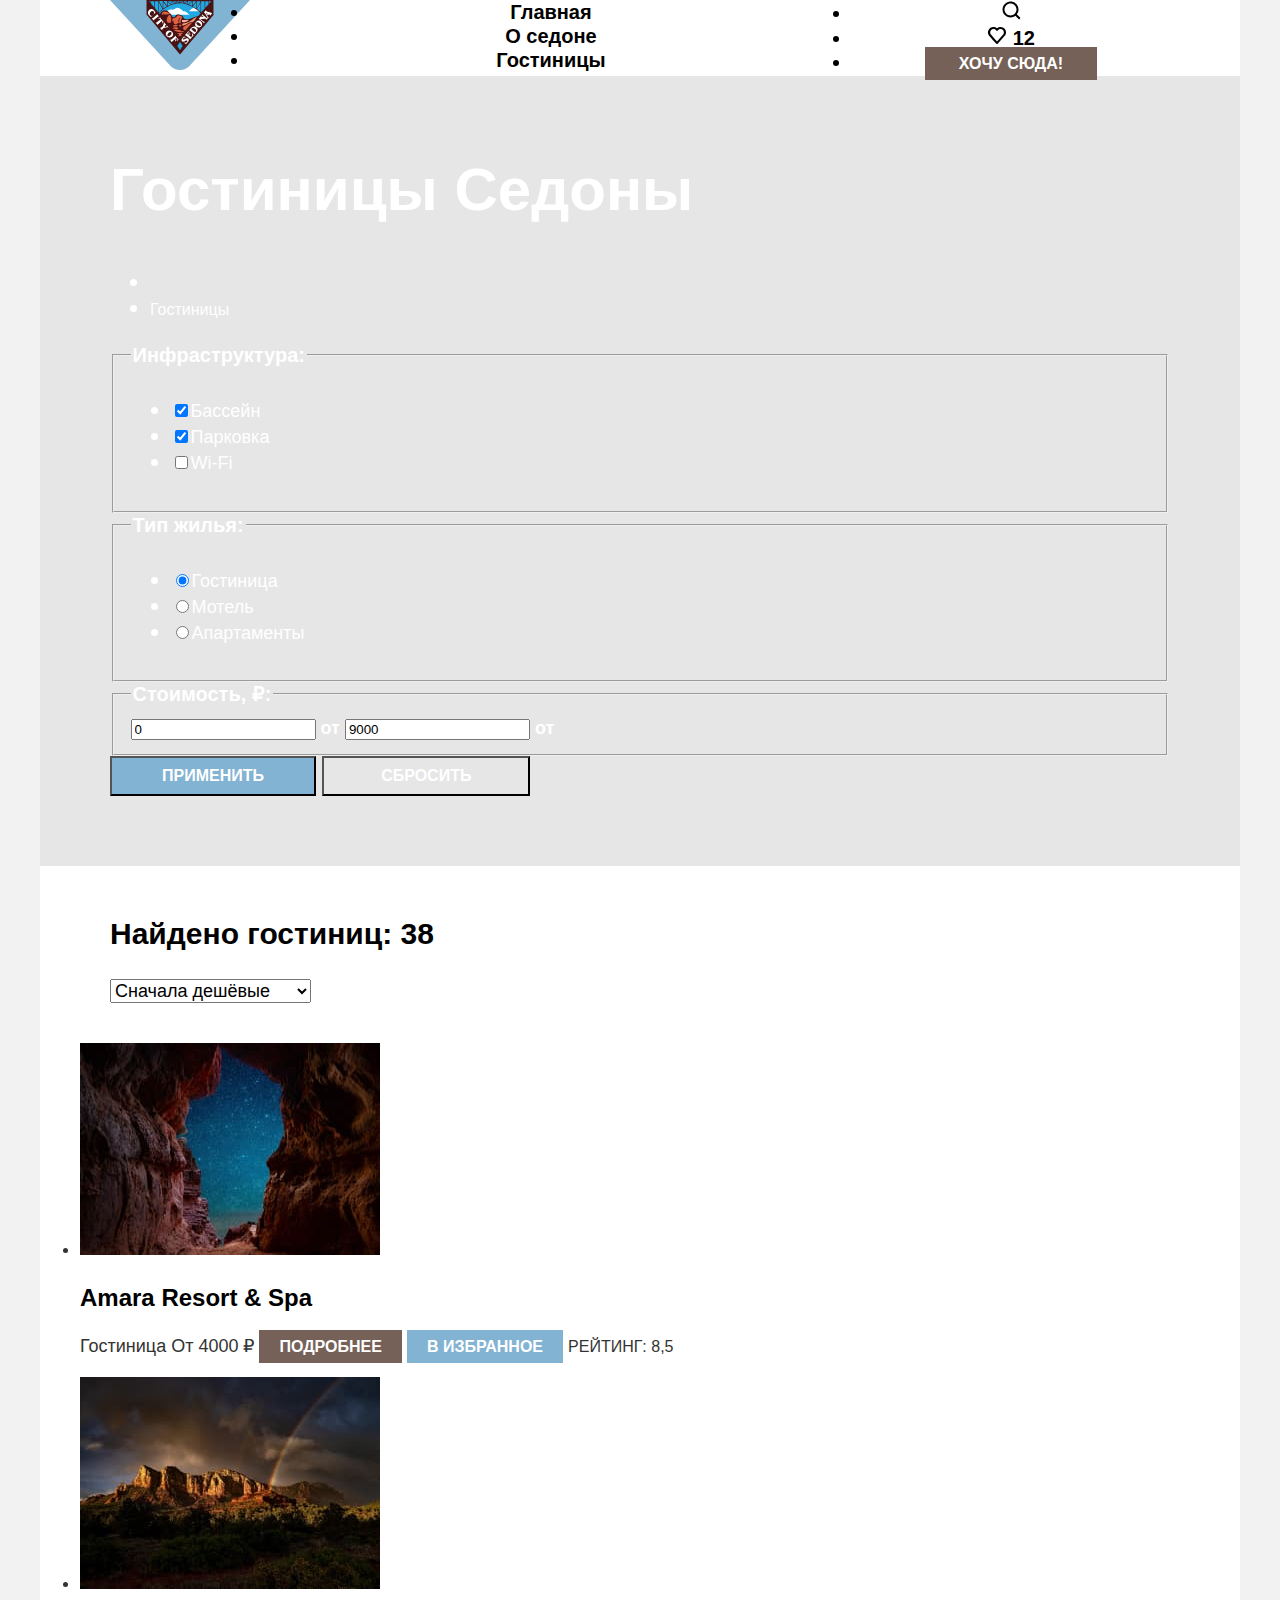
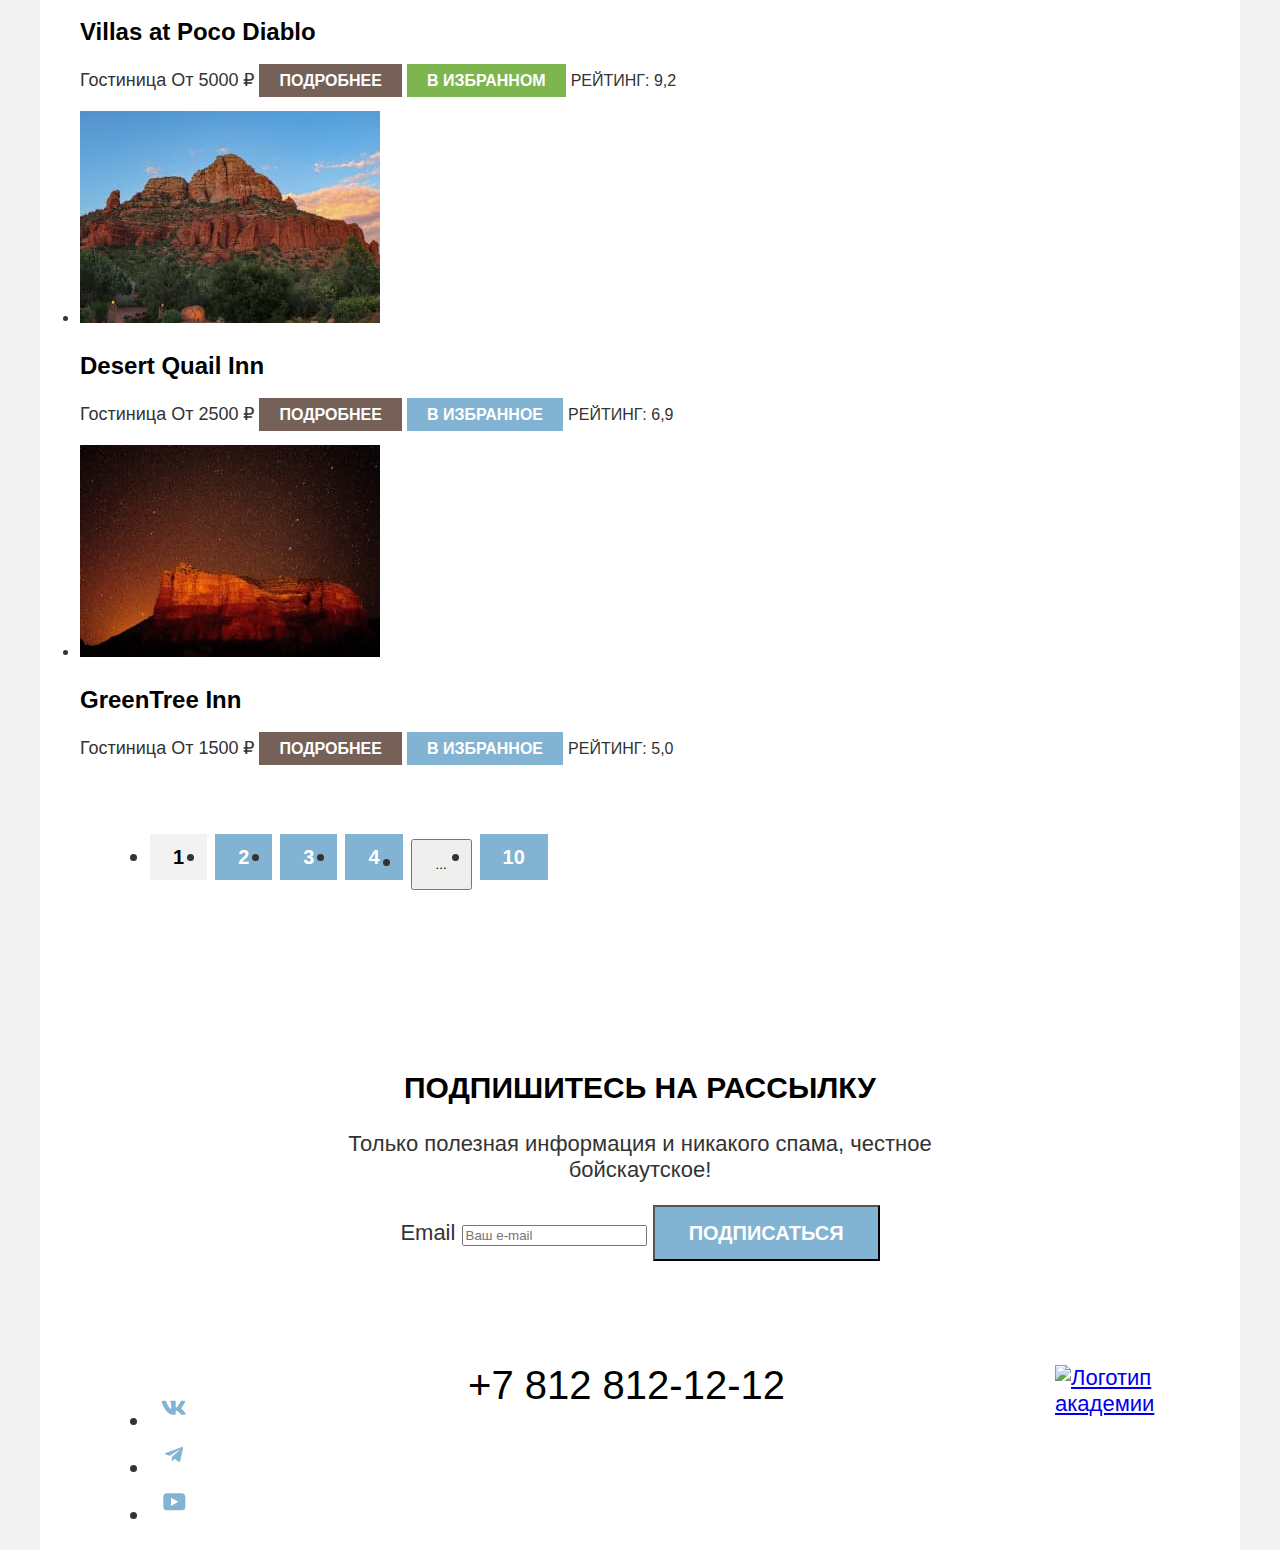
==== catalog.html @ 32269c28 "Добавляет сетки страниц на флексах (5 раздел)" ====
<!DOCTYPE html>
<html lang="ru">

  <head>
    <meta charset="utf-8">
    <title>Гостиницы Седоны</title>
    <link rel="stylesheet" href="styles/styles.css">
  </head>

  <body>
    <div class="content">
      <header class="page-header">
        <nav class="navigation">
          <a class="navigation-logo" href="index.html">
            <img class="page-header-logo" alt="Логотип Седона" src="images/logotype.svg">
          </a>
          <ul class="navigation-list">
            <li class="navigation-item">
              <a class="navigation-link" href="index.html">Главная</a>
            </li>
            <li class="navigation-item">
              <a class="navigation-link" href="about.html">О седоне</a>
            </li>
            <li class="navigation-item">
              <a class="navigation-link navigation-link-current" href="catalog.html">Гостиницы</a>
            </li>
          </ul>
          <ul class="navigation-list navigation-user">
            <li class="navigation-item">
              <a class="navigation-link" href="#">
                <span class="visually-hidden">Поиск
                </span>
                <img class="search" alt="Лупа" src="images/search.svg">
              </a>
            </li>
            <li class="navigation-item">
              <a class="navigation-link" href="#">
                <span class="visually-hidden">Избранное
                </span>
                <img class="heart" alt="Сердце" src="images/heart.svg">
                <span class="notification-badge">12</span>
              </a>
            </li>
            </li>
            <li class="navigation-item">
              <a class="button button-brown want-here" href="#">Хочу сюда!
              </a>
            </li>
          </ul>
        </nav>
      </header>
      <main class="main-inner">
        <section class="catalog-products">
          <header class="inner-header">
            <h1 class="inner-header-title">Гостиницы Седоны</h1>
            <ul class="breadcrumbs">
              <li class="breadcrumbs-item">
                <a class="breadcrumbs-link " href="index.html">
                  <span class="visually-hidden"> Главная</span>
                </a>
              </li>
              <li class="breadcrumbs-item">
                <a class="breadcrumbs-link">Гостиницы</a>
              </li>
            </ul>
          </header>
          <h2 class="visually-hidden">Список товаров с фильтрами</h2>
          <form class="catalog-filter" action="https://echo.htmlacademy.ry/" method="get">
            <fieldset class="catalog-filter-group">
              <legend class="catalog-filter-title">Инфраструктура:</legend>
              <ul>
                <li><label class="control">
                    <input class="control-input" type="checkbox" name="swimming pool" checked>Бассейн
                  </label></li>
                <li><label class="control">
                    <input class="control-input" type="checkbox" name="parking space" checked>Парковка
                  </label></li>
                <li><label class="control">
                    <input class="control-input" type="checkbox" name="Wi-Fi">Wi-Fi
                  </label></li>
              </ul>
            </fieldset>
            <fieldset class="catalog-filter-group">
              <legend class="catalog-filter-title">Тип жилья:</legend>
              <ul>
                <li><label class="control">
                    <input class="control-input" type="radio" name="hotel" value="hotel" checked>Гостиница
                  </label></li>
                <li><label class="control">
                    <input class="control-input" type="radio" name="hotel" value="the motel">Мотель
                  </label></li>
                <li><label class="control">
                    <input class="control-input" type="radio" name="hotel" value="apartaments">Апартаменты
                  </label></li>
              </ul>
            </fieldset>
            <fieldset class="catalog-filter-group">
              <legend class="catalog-filter-title">Стоимость, ₽:</legend>
              <label class="control-input"><input type="number" name="min" value="0"> от </label>
              <label class="control-input"> <input type="number" name="max" value="9000"> от </label>
            </fieldset>
            <button class="button button-blue button-apply" type="submit">Применить</button>
            <button class="button button-transparent" type="reset">Сбросить</button>
          </form>
        </section>
        <section class="product">
          <div class="product-filter">
            <h2 class="product-title-full">
              <span class="product-title">Найдено гостиниц:</span>
              <span class="product-number">38</span>
            </h2>
            <select class="product-control" aria-label="Сортировка">
              <option value="cheap">Сначала дешёвые</option>
              <option value="expensive">Сначала дорогие</option>
              <option value="popular">Сначала популярные</option>
            </select>
            <a href="#" class="square-button">
              <span class="visually-hidden">Показать карточки</span>
            </a>
            <a href="#" class="square-button">
              <span class="visually-hidden">Показать карточку</span>
            </a>
            <a href="#" class="square-button">
              <span class="visually-hidden">Показать список</span>
            </a>
          </div>
          <div class="products">
            <ul class="product-list">
              <li class="product-card">
                <a class="product-card-link" href="#">
                  <img class="product-card-image" src="images/hotels/hotel-1.jpg" alt="Отель Amara Resort & Spa">
                  <h3 class="product-card-title">Amara Resort & Spa</h3>
                </a>
                <span class="product-card-vied"> Гостиница </span>
                <span class="product-card-price">От 4000 ₽</span>
                <a class="product-card-button button button-brown" href="#">подробнее</a>
                <a class="product-card-button button button-blue" href="#">в избранное</a>
                <span class="product-card-reiting">Рейтинг: 8,5</span>
              </li>
              <li class="product-card">
                <a class="product-card-link" href="#">
                  <img class="product-card-image" src="images/hotels/hotel-2.jpg" alt=" Отель Villas at Poco Diablo">
                  <h3 class="product-card-title">Villas at Poco Diablo</h3>
                </a>
                <span class="product-card-vied"> Гостиница </span>
                <span class="product-card-price">От 5000 ₽</span>
                <a class="product-card-button button button-brown " href="#">подробнее</a>
                <a class="product-card-button button button-green" href="#">в избранном</a>
                <span class="product-card-reiting">Рейтинг: 9,2 </span>
              </li>
              <li class="product-card">
                <a class="product-card-link" href="#">
                  <img class="product-card-image" src="images/hotels/hotel-3.jpg" alt=" Отель Desert Quail Inn">
                  <h3 class="product-card-title">Desert Quail Inn</h3>
                </a>
                <span class="product-card-vied"> Гостиница </span>
                <span class="product-card-price">От 2500 ₽</span>
                <a class="product-card-button button button-brown" href="#">подробнее</a>
                <a class="product-card-button button button-blue" href="#">в избранное</a>
                <span class="product-card-reiting">Рейтинг: 6,9 </span>
              </li>
              <li class="product-card">
                <a class="product-card-link" href="#">
                  <img class="product-card-image" src="images/hotels/hotel-4.jpg" alt=" Отель GreenTree Inn">
                  <h3 class="product-card-title">GreenTree Inn</h3>
                </a>
                <span class="product-card-vied"> Гостиница </span>
                <span class="product-card-price">От 1500 ₽</span>
                <a class="product-card-button button button-brown" href="#">подробнее</a>
                <a class="product-card-button button button-blue" href="#">в избранное</a>
                <span class="product-card-reiting">Рейтинг: 5,0 </span>
              </li>
            </ul>
          </div>
        </section>
        <ul class="pagination">
          <li class="pagination-item">
            <a class="pagination-link pagination-current">
              1
            </a>
          </li>
          <li class="pagination-item">
            <a class="pagination-link " href="#">
              2
            </a>
          </li>
          <li class="pagination-item">
            <a class="pagination-link " href="#">
              3
            </a>
          </li>
          <li class="pagination-item">
            <a class="pagination-link " href="#">
              4
            </a>
          </li>
          <li class="pagination-item">
            <button class="pagination-button ">...</button>
          </li>
          <li class="pagination-item">
            <a class="pagination-link " href="#">
              10
            </a>
          </li>
        </ul>
        <section class="subscription-section-catalog">
          <h2 class="subscription-title-catalog">Подпишитесь на рассылку</h2>
          <p class="subscription-text-catalog">Только полезная информация и никакого спама, честное бойскаутское!</p>
          <form class="subscription-form-catalog" action="https://echo.htmlacademy.ru/" method="post">
            <label for="email">Email</label>
            <input class="subscription-email" type="email" id="email" name="email" placeholder="Ваш e-mail" required>

            <button class="button button-blue subscription" type="submit">Подписаться</button>
          </form>
        </section>
      </main>
      <footer class="page-footer">
        <div class="footer-content">
          <section class="footer-social">
            <h2 class="visually-hidden"> Мы в соц сетях </h2>
            <ul class="footer-social-list">
              <li class="footer-social-item">
                <a class="button" href=" https://vk.com/htmlacademy">
                  <img class="social-logo" alt="Логотип вконтакте" src="images/social/social-vk.svg">
                </a>
              </li>
              <li class="footer-social-item">
                <a class="button" href="https://t.me/htmlacademy ">
                  <img class="social-logo" alt="Логотип телеграма" src="images/social/social-telegram.svg">
                </a>
              </li>
              <li class="footer-social-item">
                <a class="button" href="https://www.youtube.com/user/htmlacademyru">
                  <img class="social-logo" alt="Логотип ютуба" src="images/social/social-youtube.svg">
                </a>
              </li>
            </ul>
          </section>
          <section class="footer-contacts">
            <h2 class="visually-hidden"> Контакты </h2>
            <a class="footer-contacts-phone" href="tel:78128121212">+7 812 812-12-12</a>
          </section>
          <section class="footer-academy">
            <h2 class="visually-hidden"> Логотип академии</h2>
            <a class="footer-academy-logo" href="https://htmlacademy.ru/">
              <img class="page-footer-logo" alt="Логотип академии" src="images/logo-htmlacademy.svg">
            </a>
          </section>
        </div>
      </footer>
    </div>
  </body>

</html>
---- styles/styles.css ----
@font-face {
  font-family: "PT Sans";
  font-style: normal;
  font-weight: 400;
  src: url("../fonts/ptsans-400.woff2") format("woff2");
  font-display: swap;
}

@font-face {
  font-family: "PT Sans";
  font-style: normal;
  font-weight: 700;
  src: url("../fonts/ptsans-700.woff2") format("woff2");
  font-display: swap;
}

html {
  height: 100%;

}

body {
  font-family: "PT Sans", sans-serif;
  display: flex;
  flex-direction: column;
  min-height: 100%;
  font-size: 22px;
  line-height: 26px;
  color: #333333;
  background-color: #F2F2F2;
  margin: 0;
}

.content {
  background-color: #ffffff;
  width: 1200px;
  margin: 0 auto;
}

.visually-hidden {
  position: absolute;
  width: 1px;
  height: 1px;
  margin: -1px;
  padding: 0;
  border: 0;
  clip: rect(0 0 0 0);
  overflow: hidden;
}

.page-footer {
  flex-grow: 1;
}

.navigation {
  display: flex;
  width: 1060px;
  margin: 0 auto;
}

.navigation-list {
  width: 607px;
  margin: 0;
  padding: 0;
}

.navigation-user {
  max-width: 318px;
  margin-left: auto;
}

.navigation-item,
.navigation-link {
  font-size: 20px;
  line-height: 24px;
  font-weight: 700;
  color: #000000;
  background-color: #ffffff;
  text-decoration: none;
  text-align: center;
}

.logo {
  display: block;
  margin: 0 auto;
}

.section-logo {
  background: url("../images/index-background.jpg") no-repeat;
  background-color: #E6E6E6;
  background-size: cover;
}

.section-title,
.interesting-title {
  text-align: center;
  font-size: 30px;
  line-height: 36px;
  color: #000000;
  text-transform: uppercase;
  font-weight: 700;
}

.sectoin-text {
  text-align: center;
}

.advantages-title,
.servises-title {
  text-align: center;
  font-size: 24px;
  line-height: 28px;
  color: #000000;
  text-transform: uppercase;
  font-weight: 700;
}

.advantages-description,
.servises-text {
  text-align: center;
  font-size: 18px;
  line-height: 21px;
}

.advantages-text {
  padding: 112px 85px;
}

.advantages-list {
  display: flex;
  flex-wrap: wrap;
  margin: 0;
  padding: 0;
}

.advantages-item {
  width: 230px;
}

.servises-list {
  display: flex;
  flex-wrap: wrap;
  margin: 0;
  padding: 0;
}

.servises-item {
  width: 230px;
}

.interesting-section {
  text-align: center;
}

.subscription-section {
  text-align: center;
  background: #E6E6E6 url("../images/subscribe.jpg") no-repeat;
  background-size: cover;
  color: #ffffff;
}

.catalog-products {
  background: #E6E6E6 url("../images/catalog-form.jpg") no-repeat;
  color: #ffffff;
  background-size: cover;
  width: 1060px;
  padding: 35px 70px 70px 70px;
}

.button {
  text-transform: uppercase;
  color: #ffffff;
  text-decoration: none;
  text-align: center;
  font-weight: 700;
  font-size: 16px;
  line-height: 20px;
  font-family: inherit;
}

.button-brown {
  background-color: #756157;
  padding: 8px 20px;
}

.button-blue {
  background-color: #82B3D3;
  padding: 8px 20px;
}

.button-green {
  background-color: #7DB54F;
  padding: 8px 20px;
}

.button-transparent {
  background-color: transparent;
  padding: 8px 57px;
}

.button-search-hotel {
  font-size: 20px;
  line-height: 36px;
  padding: 8px 50px;
}

.button-apply {
  padding: 8px 50px;
}

.want-here,
.subscription {
  padding: 8px 34px;
}

.subscription-title {
  text-transform: uppercase;
  font-weight: 700;
}

.footer-content {
  display: flex;
  width: 1060px;
  margin: 0 auto;
  justify-content: space-between;
}

.footer-contacts {
  max-width: 720px;
}

.footer-academy {
  max-width: 115px;
  margin-left: auto;
}

.footer-contacts-phone {
  text-decoration: none;
  color: #000000;
  text-align: center;
  font-size: 40px;
  line-height: 40px;
}

.footer-social {
  text-align: center;
  max-width: 142px;
  margin-right: auto;
}

.backgraund-dark,
.backgraund-dark .advantages-title {
  background-color: #82B3D3;
  color: #ffffff;
  width: 1200px;
}

.backgraund-white {
  background-color: #ffffff;
  padding: 112px 85px;
}

.backgraund-light {
  background-color: rgba(131, 179, 211, 0.12);
  padding: 112px 85px;
}

.backgraund-medium {
  background-color: rgba(131, 179, 211, 0.2);
  padding: 112px 85px;
}

.subscription {
  font-size: 20px;
  line-height: 36px;
}

.subscription-section {
  padding: 96px 258px 104px;
}

.subscription-section-catalog {
  text-align: center;
  padding: 96px 258px 104px;
}

.subscription-title-catalog {
  color: #000000;
  font-size: 30px;
  line-height: 36px;
  font-weight: 700;
  text-transform: uppercase;
}

.product-filter {
  width: 1060px;
  margin: 50px 70px 40px 70px;
}

.product-title-full {
  color: #000000;
  font-size: 30px;
  line-height: 36px;
  font-weight: 700;
}

.product-card {
  font-size: 18px;
  line-height: 21px;
  margin-right: 20px;
  margin-bottom: 20px;
}

.product-card-reiting {
  font-size: 16px;
  line-height: 20px;
  text-transform: uppercase;
}

.product-card-link {
  color: #000000;
  text-decoration: none;
  font-weight: 700;
}

.product-card-title {
  font-size: 24px;
  line-height: 28px;
}

.pagination {
  display: flex;
  width: 1060px;
  margin: 80px 70px 60px 70px;
}

.pagination-link {
  color: #ffffff;
  font-size: 20px;
  line-height: 36px;
  background-color: #82B3D3;
  text-decoration: none;
  font-weight: 700;
  padding: 12px 23px;
  margin-left: 8px;
}

.pagination-button {
  padding: 16px 23px;
  margin-left: 8px;
}

.pagination-current {
  color: #000000;
  font-size: 20px;
  line-height: 36px;
  background-color: #F2F2F2;
  margin-left: 0px;
}

.inner-header-title {
  font-size: 60px;
  line-height: 78px;
  font-weight: 700;
}

.breadcrumbs-link {
  font-size: 16px;
  line-height: 21px;
  text-decoration: none;
}

.catalog-filter-title {
  font-size: 20px;
  line-height: 24px;
  font-weight: 700;
}

.control {
  font-size: 18px;
  line-height: 23px;
}

.control-input {
  font-size: 18px;
  line-height: 24px;
  font-weight: 700;
}

.product-control {
  font-size: 18px;
  line-height: 21px;
}

.subscription-email {
  font-family: inherit;
}
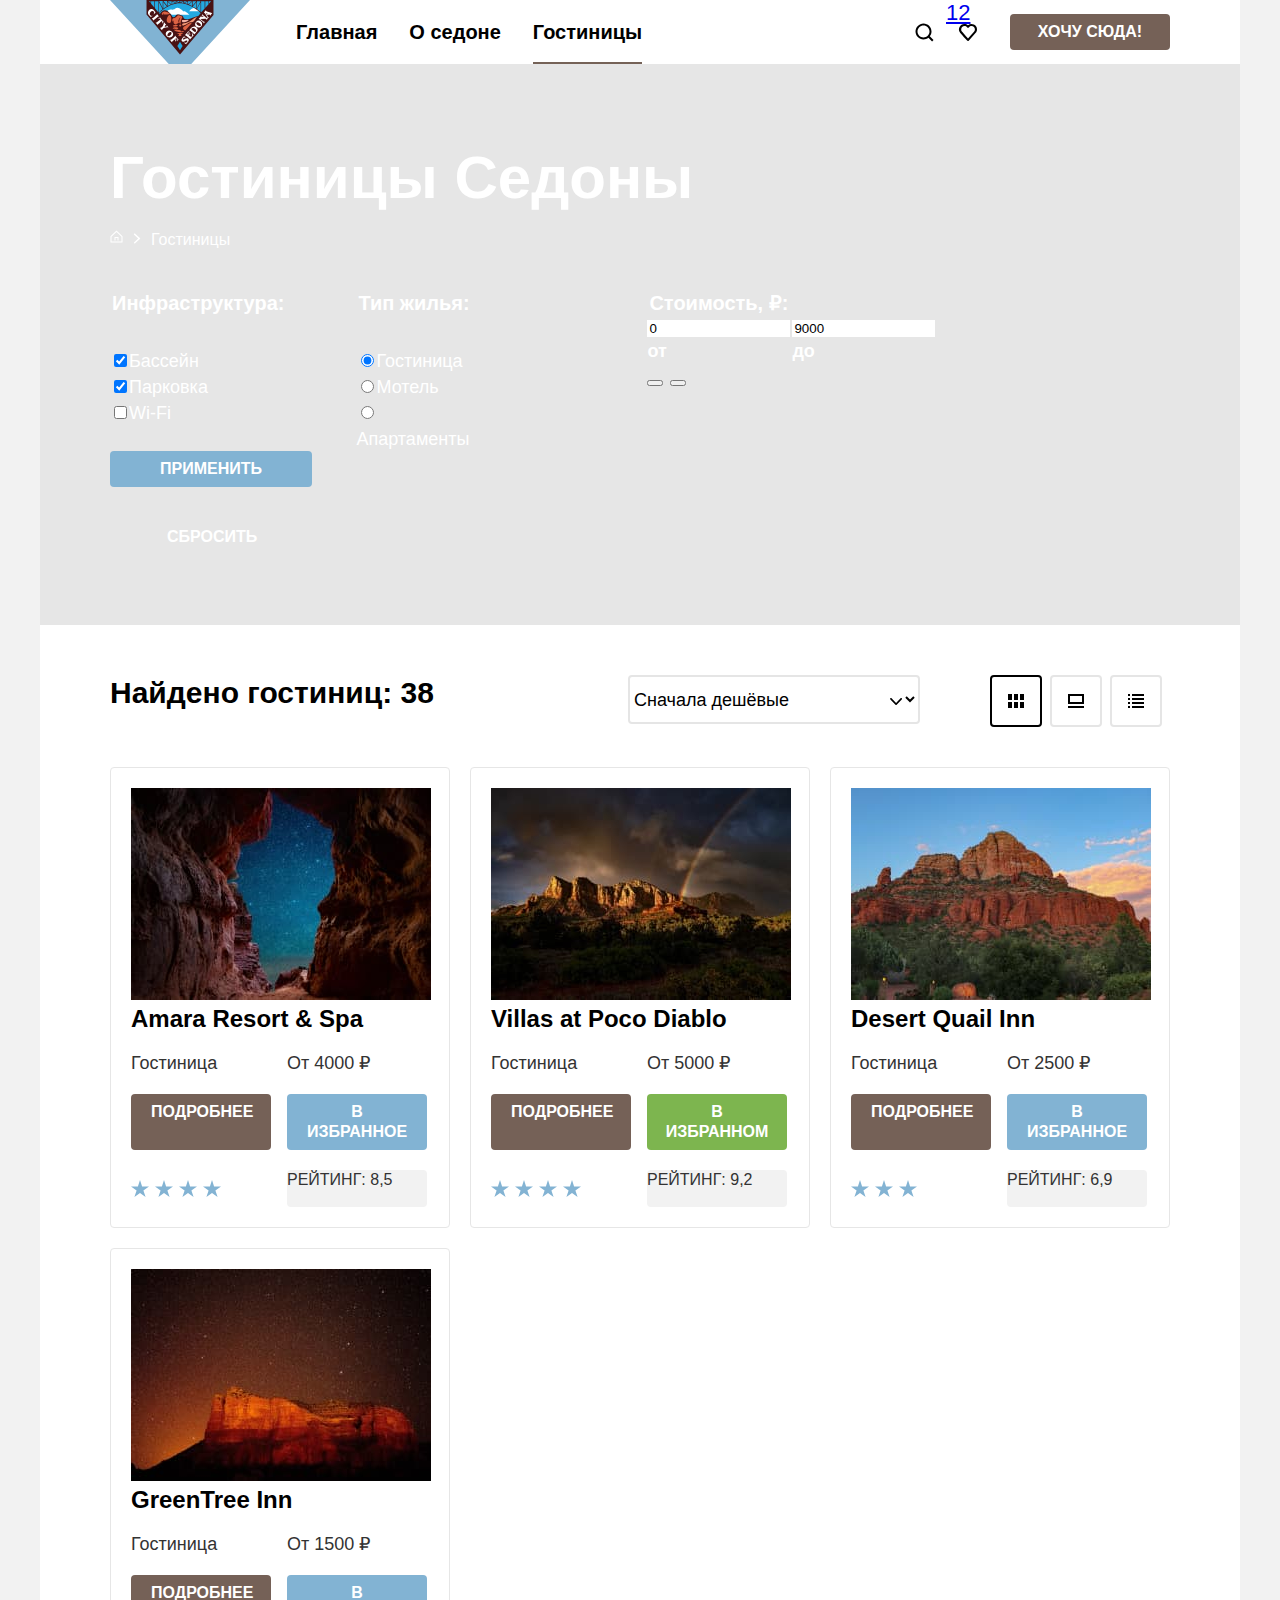
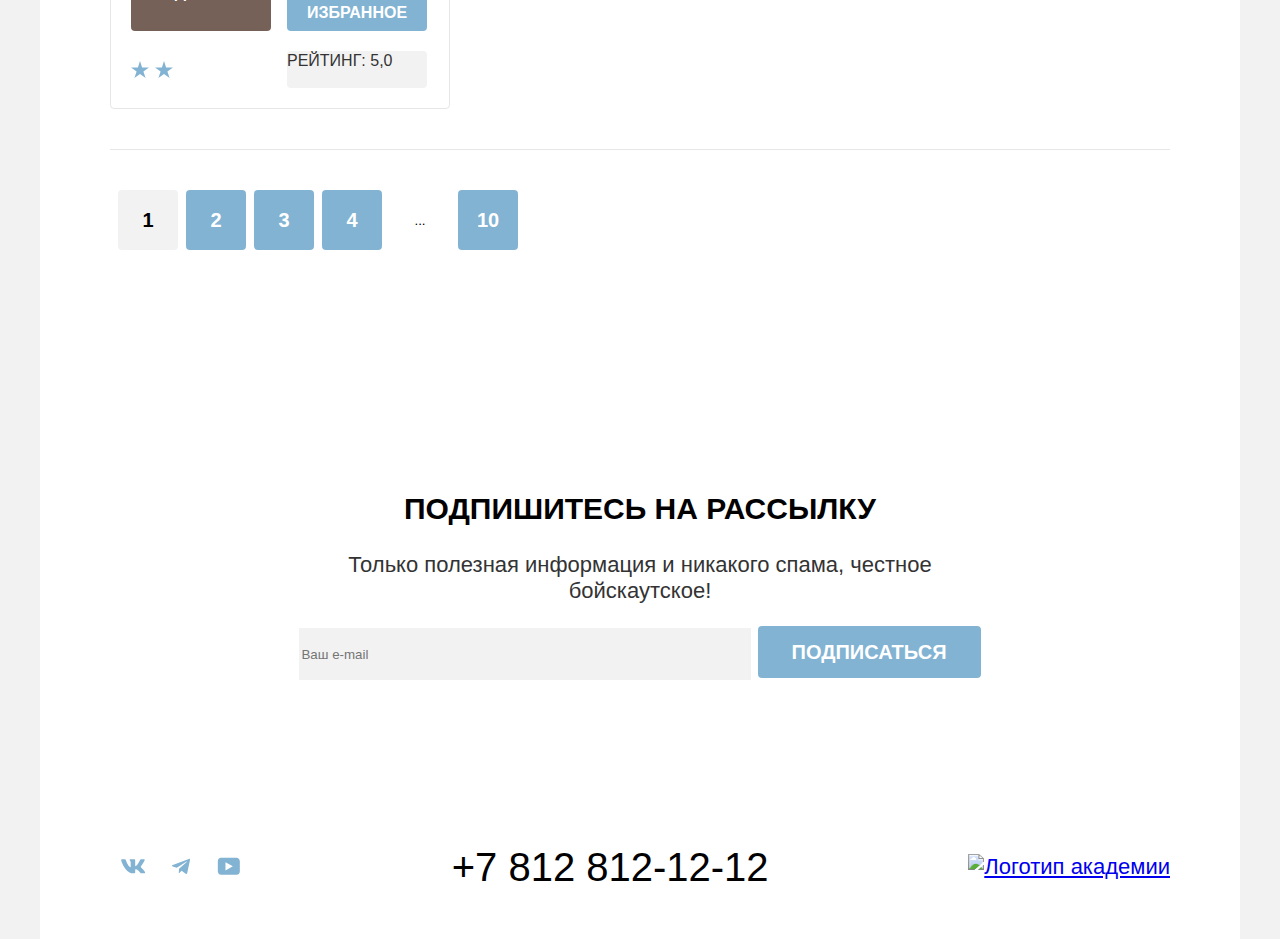
==== commit 1509b9be: "Добавление декоративных элементов и их состояния" ====
--- a/catalog.html
+++ b/catalog.html
@@ -19,34 +19,29 @@
               <a class="navigation-link" href="index.html">Главная</a>
             </li>
             <li class="navigation-item">
-              <a class="navigation-link" href="about.html">О седоне</a>
+              <a class="navigation-link" href="#">О седоне</a>
             </li>
             <li class="navigation-item">
               <a class="navigation-link navigation-link-current" href="catalog.html">Гостиницы</a>
             </li>
           </ul>
-          <ul class="navigation-list navigation-user">
-            <li class="navigation-item">
-              <a class="navigation-link" href="#">
+
+          <ul class=" navigation-user">
+            <li class="navigation-item navigation-item-user ">
+              <a class="search-icon" href="#">
                 <span class="visually-hidden">Поиск
                 </span>
-                <img class="search" alt="Лупа" src="images/search.svg">
-              </a>
-            </li>
-            <li class="navigation-item">
-              <a class="navigation-link" href="#">
-                <span class="visually-hidden">Избранное
-                </span>
-                <img class="heart" alt="Сердце" src="images/heart.svg">
+              </a>
+            </li>
+            <li class="navigation-item navigation-item-user">
+              <a class="heart-icon" href="#">
+                <span class="visually-hidden">Избранное </span>
                 <span class="notification-badge">12</span>
               </a>
             </li>
-            </li>
-            <li class="navigation-item">
-              <a class="button button-brown want-here" href="#">Хочу сюда!
-              </a>
-            </li>
-          </ul>
+          </ul>
+          <a class="button button-brown want-here" href="#">Хочу сюда!
+          </a>
         </nav>
       </header>
       <main class="main-inner">
@@ -56,6 +51,7 @@
             <ul class="breadcrumbs">
               <li class="breadcrumbs-item">
                 <a class="breadcrumbs-link " href="index.html">
+                  <img alt="Домик" src="images/breadcrubs-home.svg">
                   <span class="visually-hidden"> Главная</span>
                 </a>
               </li>
@@ -66,41 +62,64 @@
           </header>
           <h2 class="visually-hidden">Список товаров с фильтрами</h2>
           <form class="catalog-filter" action="https://echo.htmlacademy.ry/" method="get">
-            <fieldset class="catalog-filter-group">
-              <legend class="catalog-filter-title">Инфраструктура:</legend>
-              <ul>
-                <li><label class="control">
-                    <input class="control-input" type="checkbox" name="swimming pool" checked>Бассейн
-                  </label></li>
-                <li><label class="control">
-                    <input class="control-input" type="checkbox" name="parking space" checked>Парковка
-                  </label></li>
-                <li><label class="control">
-                    <input class="control-input" type="checkbox" name="Wi-Fi">Wi-Fi
-                  </label></li>
-              </ul>
-            </fieldset>
-            <fieldset class="catalog-filter-group">
-              <legend class="catalog-filter-title">Тип жилья:</legend>
-              <ul>
-                <li><label class="control">
-                    <input class="control-input" type="radio" name="hotel" value="hotel" checked>Гостиница
-                  </label></li>
-                <li><label class="control">
-                    <input class="control-input" type="radio" name="hotel" value="the motel">Мотель
-                  </label></li>
-                <li><label class="control">
-                    <input class="control-input" type="radio" name="hotel" value="apartaments">Апартаменты
-                  </label></li>
-              </ul>
-            </fieldset>
-            <fieldset class="catalog-filter-group">
-              <legend class="catalog-filter-title">Стоимость, ₽:</legend>
-              <label class="control-input"><input type="number" name="min" value="0"> от </label>
-              <label class="control-input"> <input type="number" name="max" value="9000"> от </label>
-            </fieldset>
-            <button class="button button-blue button-apply" type="submit">Применить</button>
-            <button class="button button-transparent" type="reset">Сбросить</button>
+            <div class="filter">
+              <fieldset class="catalog-filter-group">
+                <legend class="catalog-filter-title">Инфраструктура:</legend>
+                <ul class="catalog-filter-list">
+                  <li>
+                    <label class="control">
+                      <input class="control-input" type="checkbox" name="swimming pool" checked>Бассейн
+                    </label>
+                  </li>
+                  <li>
+                    <label class="control">
+                      <input class="control-input" type="checkbox" name="parking space" checked>Парковка
+                    </label>
+                  </li>
+                  <li>
+                    <label class="control">
+                      <input class="control-input" type="checkbox" name="Wi-Fi">Wi-Fi
+                    </label>
+                  </li>
+                </ul>
+              </fieldset>
+              <fieldset class="catalog-filter-group type-home">
+                <legend class="catalog-filter-title">Тип жилья:</legend>
+                <ul class="catalog-filter-list">
+                  <li>
+                    <label class="control">
+                      <input class="control-input" type="radio" name="hotel" value="hotel" checked>Гостиница
+                    </label>
+                  </li>
+                  <li>
+                    <label class="control">
+                      <input class="control-input" type="radio" name="hotel" value="the motel">Мотель
+                    </label>
+                  </li>
+                  <li>
+                    <label class="control">
+                      <input class="control-input" type="radio" name="hotel" value="apartaments">Апартаменты
+                    </label>
+                  </li>
+                </ul>
+              </fieldset>
+              <fieldset class="catalog-filter-group cost">
+                <legend class="catalog-filter-title">Стоимость, ₽:</legend>
+                <div class="cost-button">
+                  <label class="control-input"><input class="number" type="number" name="min" value="0"> от </label>
+                  <label class="control-input"> <input class="number" type="number" name="max" value="9000"> до </label>
+                </div>
+                <div class="movables-buttons">
+                  <button class="movable-button"><span class="visually-hidden">Изменить минимальную цену</span></button>
+                  <button class="movable-button"><span class="visually-hidden">Изменить максимальную
+                      цену</span></button>
+                </div>
+              </fieldset>
+              <div class="apply">
+                <button class="button button-blue button-apply" type="submit">Применить</button>
+                <button class="button button-transparent" type="reset">Сбросить</button>
+              </div>
+            </div>
           </form>
         </section>
         <section class="product">
@@ -110,72 +129,99 @@
               <span class="product-number">38</span>
             </h2>
             <select class="product-control" aria-label="Сортировка">
-              <option value="cheap">Сначала дешёвые</option>
-              <option value="expensive">Сначала дорогие</option>
-              <option value="popular">Сначала популярные</option>
+              <option value="choince-list cheap">Сначала дешёвые</option>
+              <option value="choince-list expensive">Сначала дорогие</option>
+              <option value="choince-list popular">Сначала популярные</option>
             </select>
-            <a href="#" class="square-button">
-              <span class="visually-hidden">Показать карточки</span>
-            </a>
-            <a href="#" class="square-button">
-              <span class="visually-hidden">Показать карточку</span>
-            </a>
-            <a href="#" class="square-button">
-              <span class="visually-hidden">Показать список</span>
-            </a>
-          </div>
-          <div class="products">
-            <ul class="product-list">
-              <li class="product-card">
-                <a class="product-card-link" href="#">
-                  <img class="product-card-image" src="images/hotels/hotel-1.jpg" alt="Отель Amara Resort & Spa">
-                  <h3 class="product-card-title">Amara Resort & Spa</h3>
-                </a>
-                <span class="product-card-vied"> Гостиница </span>
-                <span class="product-card-price">От 4000 ₽</span>
-                <a class="product-card-button button button-brown" href="#">подробнее</a>
-                <a class="product-card-button button button-blue" href="#">в избранное</a>
-                <span class="product-card-reiting">Рейтинг: 8,5</span>
-              </li>
-              <li class="product-card">
-                <a class="product-card-link" href="#">
-                  <img class="product-card-image" src="images/hotels/hotel-2.jpg" alt=" Отель Villas at Poco Diablo">
-                  <h3 class="product-card-title">Villas at Poco Diablo</h3>
-                </a>
-                <span class="product-card-vied"> Гостиница </span>
-                <span class="product-card-price">От 5000 ₽</span>
-                <a class="product-card-button button button-brown " href="#">подробнее</a>
-                <a class="product-card-button button button-green" href="#">в избранном</a>
-                <span class="product-card-reiting">Рейтинг: 9,2 </span>
-              </li>
-              <li class="product-card">
-                <a class="product-card-link" href="#">
-                  <img class="product-card-image" src="images/hotels/hotel-3.jpg" alt=" Отель Desert Quail Inn">
-                  <h3 class="product-card-title">Desert Quail Inn</h3>
-                </a>
-                <span class="product-card-vied"> Гостиница </span>
-                <span class="product-card-price">От 2500 ₽</span>
-                <a class="product-card-button button button-brown" href="#">подробнее</a>
-                <a class="product-card-button button button-blue" href="#">в избранное</a>
-                <span class="product-card-reiting">Рейтинг: 6,9 </span>
-              </li>
-              <li class="product-card">
-                <a class="product-card-link" href="#">
-                  <img class="product-card-image" src="images/hotels/hotel-4.jpg" alt=" Отель GreenTree Inn">
-                  <h3 class="product-card-title">GreenTree Inn</h3>
-                </a>
-                <span class="product-card-vied"> Гостиница </span>
-                <span class="product-card-price">От 1500 ₽</span>
-                <a class="product-card-button button button-brown" href="#">подробнее</a>
-                <a class="product-card-button button button-blue" href="#">в избранное</a>
-                <span class="product-card-reiting">Рейтинг: 5,0 </span>
+            <ul class="catalog-vied-list">
+              <li class="vied-list-link">
+                <a href="#" class="square-button see-cards active-button">
+                  <span class="visually-hidden">Показать карточки</span>
+                </a>
+              </li>
+              <li class="vied-list-link">
+                <a href="#" class="square-button see-card">
+                  <span class="visually-hidden">Показать карточку</span>
+                </a>
+              </li>
+              <li class="vied-list-link">
+                <a href="#" class="square-button see-list">
+                  <span class="visually-hidden">Показать список</span>
+                </a>
               </li>
             </ul>
           </div>
+          <ul class="product-list">
+            <li class="product-card">
+              <a class="product-card-link" href="#">
+                <img class="product-card-image" src="images/hotels/hotel-1.jpg" alt="Отель Amara Resort & Spa.">
+                <h3 class="product-card-title">Amara Resort & Spa</h3>
+              </a>
+              <span class="product-card-vied"> Гостиница </span>
+              <span class="product-card-price">От 4000 ₽</span>
+              <a class="product-card-button button button-brown" href="#">подробнее</a>
+              <a class="product-card-button-favorit button button-blue" href="#">в избранное</a>
+              <div class="stars">
+                <span class="stars-icon"></span>
+                <span class="stars-icon"></span>
+                <span class="stars-icon"></span>
+                <span class="stars-icon"></span>
+              </div>
+              <span class="product-card-reiting">Рейтинг: 8,5</span>
+            </li>
+            <li class="product-card">
+              <a class="product-card-link" href="#">
+                <img class="product-card-image" src="images/hotels/hotel-2.jpg" alt=" Отель Villas at Poco Diablo.">
+                <h3 class="product-card-title">Villas at Poco Diablo</h3>
+              </a>
+              <span class="product-card-vied">Гостиница</span>
+              <span class="product-card-price">От 5000 ₽</span>
+              <a class="product-card-button button button-brown " href="#">подробнее</a>
+              <a class="product-card-button-favorit button button-green" href="#">в избранном</a>
+              <div class="stars">
+                <span class="stars-icon"></span>
+                <span class="stars-icon"></span>
+                <span class="stars-icon"></span>
+                <span class="stars-icon"></span>
+              </div>
+              <span class="product-card-reiting">Рейтинг: 9,2 </span>
+            </li>
+            <li class="product-card">
+              <a class="product-card-link" href="#">
+                <img class="product-card-image" src="images/hotels/hotel-3.jpg" alt=" Отель Desert Quail Inn.">
+                <h3 class="product-card-title">Desert Quail Inn</h3>
+              </a>
+              <span class="product-card-vied"> Гостиница </span>
+              <span class="product-card-price">От 2500 ₽</span>
+              <a class="product-card-button button button-brown" href="#">подробнее</a>
+              <a class="product-card-button-favorit button button-blue" href="#">в избранное</a>
+              <div class="stars">
+                <span class="stars-icon"></span>
+                <span class="stars-icon"></span>
+                <span class="stars-icon"></span>
+              </div>
+              <span class="product-card-reiting">Рейтинг: 6,9 </span>
+            </li>
+            <li class="product-card">
+              <a class="product-card-link" href="#">
+                <img class="product-card-image" src="images/hotels/hotel-4.jpg" alt=" Отель GreenTree Inn.">
+                <h3 class="product-card-title">GreenTree Inn</h3>
+              </a>
+              <span class="product-card-vied"> Гостиница </span>
+              <span class="product-card-price">От 1500 ₽</span>
+              <a class="product-card-button button button-brown" href="#">подробнее</a>
+              <a class="product-card-button-favorit button button-blue" href="#">в избранное</a>
+              <div class="stars">
+                <span class="stars-icon"></span>
+                <span class="stars-icon"></span>
+              </div>
+              <span class="product-card-reiting">Рейтинг: 5,0 </span>
+            </li>
+          </ul>
         </section>
         <ul class="pagination">
           <li class="pagination-item">
-            <a class="pagination-link pagination-current">
+            <a class="pagination-current">
               1
             </a>
           </li>
@@ -195,7 +241,7 @@
             </a>
           </li>
           <li class="pagination-item">
-            <button class="pagination-button ">...</button>
+            <button class=" pagination-button ">...</button>
           </li>
           <li class="pagination-item">
             <a class="pagination-link " href="#">
@@ -207,7 +253,7 @@
           <h2 class="subscription-title-catalog">Подпишитесь на рассылку</h2>
           <p class="subscription-text-catalog">Только полезная информация и никакого спама, честное бойскаутское!</p>
           <form class="subscription-form-catalog" action="https://echo.htmlacademy.ru/" method="post">
-            <label for="email">Email</label>
+            <label class="visually-hidden" for="email">Email</label>
             <input class="subscription-email" type="email" id="email" name="email" placeholder="Ваш e-mail" required>
 
             <button class="button button-blue subscription" type="submit">Подписаться</button>
@@ -215,38 +261,33 @@
         </section>
       </main>
       <footer class="page-footer">
-        <div class="footer-content">
-          <section class="footer-social">
-            <h2 class="visually-hidden"> Мы в соц сетях </h2>
-            <ul class="footer-social-list">
-              <li class="footer-social-item">
-                <a class="button" href=" https://vk.com/htmlacademy">
-                  <img class="social-logo" alt="Логотип вконтакте" src="images/social/social-vk.svg">
-                </a>
-              </li>
-              <li class="footer-social-item">
-                <a class="button" href="https://t.me/htmlacademy ">
-                  <img class="social-logo" alt="Логотип телеграма" src="images/social/social-telegram.svg">
-                </a>
-              </li>
-              <li class="footer-social-item">
-                <a class="button" href="https://www.youtube.com/user/htmlacademyru">
-                  <img class="social-logo" alt="Логотип ютуба" src="images/social/social-youtube.svg">
-                </a>
-              </li>
-            </ul>
-          </section>
-          <section class="footer-contacts">
-            <h2 class="visually-hidden"> Контакты </h2>
-            <a class="footer-contacts-phone" href="tel:78128121212">+7 812 812-12-12</a>
-          </section>
-          <section class="footer-academy">
-            <h2 class="visually-hidden"> Логотип академии</h2>
-            <a class="footer-academy-logo" href="https://htmlacademy.ru/">
-              <img class="page-footer-logo" alt="Логотип академии" src="images/logo-htmlacademy.svg">
-            </a>
-          </section>
-        </div>
+        <section class="footer-social">
+          <h2 class="visually-hidden"> Мы в соц сетях </h2>
+          <ul class="footer-social-list">
+            <li class="footer-social-item">
+              <a class="soc-icon vk-logo" href=" https://vk.com/htmlacademy">
+              </a>
+            </li>
+            <li class="footer-social-item">
+              <a class="soc-icon telegram-logo" href="https://t.me/htmlacademy ">
+              </a>
+            </li>
+            <li class="footer-social-item">
+              <a class="soc-icon youtube-logo" href="https://www.youtube.com/user/htmlacademyru">
+              </a>
+            </li>
+          </ul>
+        </section>
+        <section class="footer-contacts">
+          <h2 class="visually-hidden"> Контакты </h2>
+          <a class="footer-contacts-phone" href="tel:78128121212">+7 812 812-12-12</a>
+        </section>
+        <section class="footer-academy">
+          <h2 class="visually-hidden"> Логотип академии</h2>
+          <a class="footer-academy-logo" href="https://htmlacademy.ru/">
+            <img class="page-footer-logo" alt="Логотип академии" src="images/logo-htmlacademy.svg">
+          </a>
+        </section>
       </footer>
     </div>
   </body>
--- a/styles/styles.css
+++ b/styles/styles.css
@@ -21,8 +21,6 @@
 
 body {
   font-family: "PT Sans", sans-serif;
-  display: flex;
-  flex-direction: column;
   min-height: 100%;
   font-size: 22px;
   line-height: 26px;
@@ -35,6 +33,10 @@
   background-color: #ffffff;
   width: 1200px;
   margin: 0 auto;
+  display: flex;
+  flex-direction: column;
+  min-height: 100vh;
+  flex-grow: 1;
 }
 
 .visually-hidden {
@@ -48,8 +50,22 @@
   overflow: hidden;
 }
 
-.page-footer {
-  flex-grow: 1;
+.search-icon {
+  background-image: url("../images/search.svg");
+  width: 44px;
+  height: 64px;
+  background-position: center;
+  background-repeat: no-repeat;
+  display: block;
+}
+
+.heart-icon {
+  background-image: url("../images/heart.svg");
+  width: 44px;
+  height: 64px;
+  background-position: center;
+  background-repeat: no-repeat;
+  display: block;
 }
 
 .navigation {
@@ -58,19 +74,43 @@
   margin: 0 auto;
 }
 
+.navigation-link-current {
+  position: relative;
+}
+
+.navigation-link-current::before {
+  position: absolute;
+  right: 16px;
+  bottom: 0;
+  left: 16px;
+  height: 2px;
+  background-color: #756257;
+  content: "";
+}
+
 .navigation-list {
-  width: 607px;
-  margin: 0;
+  display: flex;
+  align-items: center;
   padding: 0;
+  list-style-type: none;
+  flex-wrap: wrap;
+  margin-top: 0px;
+  margin-bottom: 0px;
 }
 
 .navigation-user {
-  max-width: 318px;
+  display: flex;
+  align-items: center;
+  list-style-type: none;
+  flex-wrap: wrap;
   margin-left: auto;
-}
-
-.navigation-item,
+  margin-top: 0px;
+  margin-bottom: 0px;
+}
+
 .navigation-link {
+  padding: 20px 16px;
+  display: block;
   font-size: 20px;
   line-height: 24px;
   font-weight: 700;
@@ -80,19 +120,48 @@
   text-align: center;
 }
 
+.navigation-link:hover {
+  background-color: #82B3D3;
+}
+
+.navigation-link:focus {
+  background-color: #82B3D3;
+}
+
+.navigation-item-user:hover {
+  background-color: #82B3D3;
+}
+
+.navigation-item-user:focus {
+  background-color: #82B3D3;
+}
+
+.navigation-logo {
+  margin-right: 30px;
+}
+
+.page-header-logo {
+  display: block;
+  margin-bottom: -6px;
+}
+
 .logo {
   display: block;
   margin: 0 auto;
+  text-align: center;
 }
 
 .section-logo {
   background: url("../images/index-background.jpg") no-repeat;
   background-color: #E6E6E6;
   background-size: cover;
+  padding-top: 51px;
+  padding-bottom: 82px;
 }
 
 .section-title,
-.interesting-title {
+.interesting-title,
+.section-servises-title {
   text-align: center;
   font-size: 30px;
   line-height: 36px;
@@ -101,7 +170,8 @@
   font-weight: 700;
 }
 
-.sectoin-text {
+.sectoin-text,
+.sectoin-servises-text {
   text-align: center;
 }
 
@@ -113,17 +183,27 @@
   color: #000000;
   text-transform: uppercase;
   font-weight: 700;
-}
-
-.advantages-description,
-.servises-text {
+  margin: 0px;
+}
+
+.advantages-section-text {
+  padding: 69px 270px;
+}
+
+.servises-section-text {
+  padding: 64px 347px;
+}
+
+.advantages-description {
   text-align: center;
   font-size: 18px;
   line-height: 21px;
 }
 
-.advantages-text {
-  padding: 112px 85px;
+.servises-text {
+  text-align: center;
+  font-size: 18px;
+  line-height: 21px;
 }
 
 .advantages-list {
@@ -131,10 +211,9 @@
   flex-wrap: wrap;
   margin: 0;
   padding: 0;
-}
-
-.advantages-item {
-  width: 230px;
+  list-style-type: none;
+  width: 1200px;
+  box-sizing: border-box;
 }
 
 .servises-list {
@@ -142,14 +221,12 @@
   flex-wrap: wrap;
   margin: 0;
   padding: 0;
-}
-
-.servises-item {
-  width: 230px;
+  list-style-type: none;
 }
 
 .interesting-section {
   text-align: center;
+  padding: 96px 304px;
 }
 
 .subscription-section {
@@ -168,6 +245,7 @@
 }
 
 .button {
+  display: inline-block;
   text-transform: uppercase;
   color: #ffffff;
   text-decoration: none;
@@ -176,6 +254,9 @@
   font-size: 16px;
   line-height: 20px;
   font-family: inherit;
+  border-radius: 4px;
+  border: none;
+  cursor: pointer;
 }
 
 .button-brown {
@@ -183,19 +264,55 @@
   padding: 8px 20px;
 }
 
+.button-brown:hover {
+  background-color: #615048;
+}
+
+.button-brown:active {
+  color: rgba(255, 255, 255, 0.3)
+}
+
 .button-blue {
   background-color: #82B3D3;
   padding: 8px 20px;
 }
 
+.button-blue:hover {
+  background-color: #68A2CA;
+}
+
+.button-blue:active {
+  color: rgba(255, 255, 255, 0.3)
+}
+
 .button-green {
   background-color: #7DB54F;
-  padding: 8px 20px;
+  padding: 8px 18px;
+}
+
+.button-green:hover {
+  background-color: #6C9E42;
+}
+
+.button-green:active {
+  color: rgba(255, 255, 255, 0.3)
 }
 
 .button-transparent {
   background-color: transparent;
   padding: 8px 57px;
+}
+
+.button-transparent:active {
+  color: rgba(255, 255, 255, 0.3)
+}
+
+.button-transparent:hover {
+  color: rgba(255, 255, 255, 0.3)
+}
+
+.button-transparent:focus {
+  border: 3px solid #83B3D3;
 }
 
 .button-search-hotel {
@@ -206,9 +323,24 @@
 
 .button-apply {
   padding: 8px 50px;
-}
-
-.want-here,
+  margin-bottom: 32px;
+}
+
+.want-here {
+  width: 160px;
+  margin: auto 0;
+  margin-left: 20px;
+  font-size: 16px;
+  font-weight: 700;
+  line-height: 20px;
+  text-transform: uppercase;
+  text-decoration: none;
+  color: #ffffff;
+  background-color: #756157;
+  text-align: center;
+  padding: 8px 0;
+}
+
 .subscription {
   padding: 8px 34px;
 }
@@ -216,13 +348,16 @@
 .subscription-title {
   text-transform: uppercase;
   font-weight: 700;
-}
-
-.footer-content {
-  display: flex;
-  width: 1060px;
-  margin: 0 auto;
+  font-size: 30px;
+  line-height: 36px;
+
+}
+
+.page-footer {
+  display: flex;
   justify-content: space-between;
+  align-items: center;
+  padding: 40px 70px 30px;
 }
 
 .footer-contacts {
@@ -230,9 +365,9 @@
 }
 
 .footer-academy {
-  max-width: 115px;
-  margin-left: auto;
-}
+  min-width: 115px;
+}
+
 
 .footer-contacts-phone {
   text-decoration: none;
@@ -242,32 +377,117 @@
   line-height: 40px;
 }
 
-.footer-social {
-  text-align: center;
-  max-width: 142px;
-  margin-right: auto;
-}
-
-.backgraund-dark,
-.backgraund-dark .advantages-title {
+.soc-icon {
+  width: 47px;
+  height: 40px;
+  background-position: center;
+  background-repeat: no-repeat;
+  display: block;
+}
+
+.vk-logo {
+  background-image: url("../images/social/social-vk.svg");
+
+}
+
+.telegram-logo {
+  background-image: url("../images/social/social-telegram.svg");
+  width: 48px;
+  height: 41px;
+
+}
+
+.youtube-logo {
+  background-image: url("../images/social/social-youtube.svg");
+
+}
+
+
+
+.footer-social-list {
+  display: flex;
+  flex-wrap: wrap;
+  list-style-type: none;
+  min-width: 142px;
+  padding: 0px;
+}
+
+.advantages-text {
+  padding: 102px 85px;
+  box-sizing: border-box;
+  width: 400px;
+  margin: 0px;
+  color: #ffffff;
+}
+
+.advantages-title-white {
+  text-align: center;
+  font-size: 24px;
+  line-height: 28px;
+  color: #ffffff;
+  text-transform: uppercase;
+  font-weight: 700;
+  margin: 0px;
+}
+
+.photo-citi {
+  object-fit: cover;
+  box-sizing: border-box;
+}
+
+.backgraund-dark {
+  display: flex;
   background-color: #82B3D3;
   color: #ffffff;
+  box-sizing: border-box;
   width: 1200px;
+  min-height: 385px;
+}
+
+.backgraund-dark-reverse {
+  flex-direction: row-reverse;
 }
 
 .backgraund-white {
   background-color: #ffffff;
-  padding: 112px 85px;
+  padding: 183px 85px 113px;
+  box-sizing: border-box;
+  width: 400px;
+  min-height: 385px;
 }
 
 .backgraund-light {
   background-color: rgba(131, 179, 211, 0.12);
-  padding: 112px 85px;
+  padding: 113px 85px;
+  box-sizing: border-box;
+  width: 400px;
+  min-height: 385px;
+}
+
+.servises-item {
+  padding: 183px 85px 113px;
+  background-repeat: no-repeat;
+  background-position: 162px 82px;
+}
+
+.home {
+  background-image: url("../images/home-icon.svg");
+}
+
+.food {
+  background-image: url("../images/food-icon.svg");
+}
+
+.souvenirs {
+  background-image: url("../images/gift-icon.svg");
 }
 
 .backgraund-medium {
   background-color: rgba(131, 179, 211, 0.2);
-  padding: 112px 85px;
+  padding: 113px 85px;
+  box-sizing: border-box;
+  width: 400px;
+  min-height: 385px;
 }
 
 .subscription {
@@ -290,67 +510,197 @@
   line-height: 36px;
   font-weight: 700;
   text-transform: uppercase;
+
+}
+
+.stars {
+  display: flex;
+  width: 140px;
+  grid-area: star;
+}
+
+.stars-icon {
+  background-image: url("../images/star.svg");
+  width: 18px;
+  height: 17px;
+  background-position: center;
+  background-repeat: no-repeat;
+  display: block;
+  margin-right: 6px;
+  margin-top: 10px;
+  margin-bottom: 10px;
+}
+
+.stars-icon:last-child {
+  margin-right: auto;
 }
 
 .product-filter {
+  display: flex;
   width: 1060px;
-  margin: 50px 70px 40px 70px;
 }
 
 .product-title-full {
   color: #000000;
   font-size: 30px;
+  margin: 0px;
   line-height: 36px;
   font-weight: 700;
+  margin-right: auto;
+
+}
+
+.product {
+  width: 1060px;
+  margin-right: 70px;
+  margin-left: 70px;
+  margin-top: 50px;
+  border-bottom: 1px solid #E6E6E6;
+}
+
+.product-list {
+  display: grid;
+  grid-template-columns: repeat(3, 340px);
+  gap: 20px;
+  margin-top: 40px;
+  margin-bottom: 40px;
+  padding-left: 0px;
 }
 
 .product-card {
+  display: grid;
+  grid-template-columns: 140px 140px;
+  grid-template-areas:
+    " link link "
+    " link link "
+    " vied price "
+    " brown favorit "
+    " star reiting ";
+  gap: 20px 16px;
   font-size: 18px;
   line-height: 21px;
-  margin-right: 20px;
-  margin-bottom: 20px;
+  list-style-type: none;
+  padding: 20px;
+  border: 1px solid #E6E6E6;
+  border-radius: 4px;
+}
+
+.product-card-vied {
+  grid-area: vied;
+}
+
+.product-card-price {
+  grid-area: price;
+}
+
+.product-card-button {
+  grid-area: brown;
+}
+
+.product-card-button-favorit {
+  grid-area: favorit;
 }
 
 .product-card-reiting {
   font-size: 16px;
   line-height: 20px;
   text-transform: uppercase;
+  grid-area: reiting;
+  background-color: #F2F2F2;
+  border-radius: 4px;
 }
 
 .product-card-link {
+  grid-area: link;
   color: #000000;
   text-decoration: none;
   font-weight: 700;
+}
+
+.product-card-link:hover {
+  color: #333333;
+}
+
+.product-card-link:active {
+  color: #333333;
+}
+
+.product-card-link:focus {
+  color: #333333;
 }
 
 .product-card-title {
   font-size: 24px;
   line-height: 28px;
+  margin: 0px;
+  grid-column: 1/-1;
 }
 
 .pagination {
   display: flex;
   width: 1060px;
-  margin: 80px 70px 60px 70px;
+  padding: 40px 70px 60px 70px;
+  margin-top: 0px;
+  margin-bottom: 60px;
+}
+
+.pagination-item {
+  box-sizing: border-box;
+  width: 60px;
+  height: 60px;
+  list-style-type: none;
+  margin-left: 8px;
+}
+
+.pagination-link:hover {
+  background-color: #68A2CA;
+}
+
+.pagination-link:active {
+  color: rgba(255, 255, 255, 0.3)
+}
+
+.pagination-link:focus {
+  background-color: #68A2CA;
 }
 
 .pagination-link {
+  box-sizing: border-box;
+  width: 60px;
+  height: 60px;
+  display: block;
   color: #ffffff;
   font-size: 20px;
   line-height: 36px;
   background-color: #82B3D3;
   text-decoration: none;
   font-weight: 700;
-  padding: 12px 23px;
-  margin-left: 8px;
+  padding: 12px 18px;
+  text-align: center;
+  border-radius: 4px;
 }
 
 .pagination-button {
+  display: block;
+  box-sizing: border-box;
+  width: 60px;
+  height: 60px;
   padding: 16px 23px;
-  margin-left: 8px;
+  background-color: #ffffff;
+  border: none;
+  border-radius: 4px;
 }
 
 .pagination-current {
+  box-sizing: border-box;
+  width: 60px;
+  height: 60px;
+  display: block;
+  text-decoration: none;
+  font-weight: 700;
+  padding: 12px 18px;
+  text-align: center;
+  border-radius: 4px;
   color: #000000;
   font-size: 20px;
   line-height: 36px;
@@ -362,12 +712,46 @@
   font-size: 60px;
   line-height: 78px;
   font-weight: 700;
+  margin-bottom: 8px;
+
+}
+
+.breadcrumbs {
+  display: flex;
+  flex-wrap: nowrap;
+  margin: 0px;
+  padding: 0px;
+  list-style-type: none;
+
 }
 
 .breadcrumbs-link {
   font-size: 16px;
   line-height: 21px;
   text-decoration: none;
+  margin-right: 28px;
+}
+
+.breadcrumbs-link:hover {
+  color: rgba(255, 255, 255, 0.6);
+}
+
+.breadcrumbs-link:active {
+  color: rgba(255, 255, 255, 0.3);
+}
+
+.breadcrumbs-link:focus {
+  color: #ffffff;
+}
+
+.breadcrumbs-item {
+  background-image: url("../images/breadcrumbs-arrow.svg");
+  background-repeat: no-repeat;
+  background-position: 23px;
+}
+
+.breadcrumbs-item:last-child {
+  background-image: none;
 }
 
 .catalog-filter-title {
@@ -376,6 +760,49 @@
   font-weight: 700;
 }
 
+.catalog-filter-list {
+  list-style-type: none;
+  margin: 0px;
+  margin-top: 32px;
+  margin-right: 38px;
+  padding: 0px;
+}
+
+.filter {
+  display: flex;
+  flex-wrap: wrap;
+  width: 1060px;
+  margin-top: 40px;
+}
+
+.catalog-filter-group {
+  width: 150px;
+  margin: 0px;
+  margin-right: 70px;
+  border: 0px;
+  padding: 0px;
+}
+
+.type-home {
+  margin: 0px;
+  margin-right: 140px;
+}
+
+.cost {
+  width: 288px;
+  margin-right: 70px;
+}
+
+.cost-button {
+  display: flex;
+}
+
+.apply {
+
+  width: 191px;
+  min-height: 104px;
+}
+
 .control {
   font-size: 18px;
   line-height: 23px;
@@ -385,13 +812,151 @@
   font-size: 18px;
   line-height: 24px;
   font-weight: 700;
-}
+  margin-right: 2px;
+}
+
+.cost-button:last-child {
+  margin-right: 0px;
+}
+
 
 .product-control {
   font-size: 18px;
   line-height: 21px;
+  width: 292px;
+  height: 49px;
+  background-color: #ffffff;
+  margin-right: 70px;
+  border: 2px solid #E5E5E5;
+  border-radius: 4px;
+  background-image: url("../images/arrow.svg");
+  background-repeat: no-repeat;
+  background-position: 260px 20px;
+}
+
+.product-control:hover {
+  border: 2px solid #68A2CA;
+}
+
+.product-control:focus {
+  border: 2px solid #68A2CA;
 }
 
 .subscription-email {
+  box-sizing: border-box;
   font-family: inherit;
-}
+  background-color: #F2F2F2;
+  border: none;
+  width: 452px;
+  margin-right: 0px;
+  min-height: 52px;
+}
+
+.subscription-email:hover {
+  background-color: #E6E6E6;
+}
+
+.subscription-email:active {
+  background-color: #E6E6E6;
+  border: 2px solid #83B3D3;
+}
+
+.subscription-email:focus {
+  background-color: #E6E6E6;
+  border: 2px solid #83B3D3;
+}
+
+.number {
+  box-sizing: border-box;
+  border: none;
+  width: 143px;
+}
+
+.number:hover {
+  background-color: #E6E6E6;
+}
+
+.number:active {
+  background-color: #E6E6E6;
+  border: 2px solid #83B3D3;
+}
+
+.number:focus {
+  background-color: #E6E6E6;
+  border: 2px solid #83B3D3;
+}
+
+.catalog-vied-list {
+  display: flex;
+  flex-wrap: wrap;
+  list-style-type: none;
+  margin: 0px;
+  padding: 0px;
+}
+
+
+.square-button {
+  width: 48px;
+  height: 48px;
+  background-position: center;
+  background-repeat: no-repeat;
+  display: block;
+  border: 2px solid #E5E5E5;
+  margin-right: 8px;
+  border-radius: 4px;
+}
+
+.square-button:hover {
+  border: 2px solid #000000;
+}
+
+.square-button:active {
+  border: 2px solid #000000;
+}
+
+.square-button:focus {
+  border: 2px solid #68A2CA;
+}
+
+.see-cards {
+  background-image: url("../images/catalog-icon1.svg");
+  width: 48px;
+  height: 48px;
+  background-position: center;
+  background-repeat: no-repeat;
+  display: block;
+  border: 2px solid #E5E5E5;
+  margin-right: 8px;
+  border-radius: 4px;
+}
+
+.see-card {
+  background-image: url("../images/catalog-icon2.svg");
+  width: 48px;
+  height: 48px;
+  background-position: center;
+  background-repeat: no-repeat;
+  display: block;
+  border: 2px solid #E5E5E5;
+  margin-right: 8px;
+  border-radius: 4px;
+}
+
+.see-list {
+  background-image: url("../images/catalog-icon3.svg");
+  width: 48px;
+  height: 48px;
+  background-position: center;
+  background-repeat: no-repeat;
+  display: block;
+  border: 2px solid #E5E5E5;
+  border-radius: 4px;
+}
+
+.active-button {
+  border: 2px solid #000000;
+}
+
+.choince-list {
+  font-family: inherit;
+}
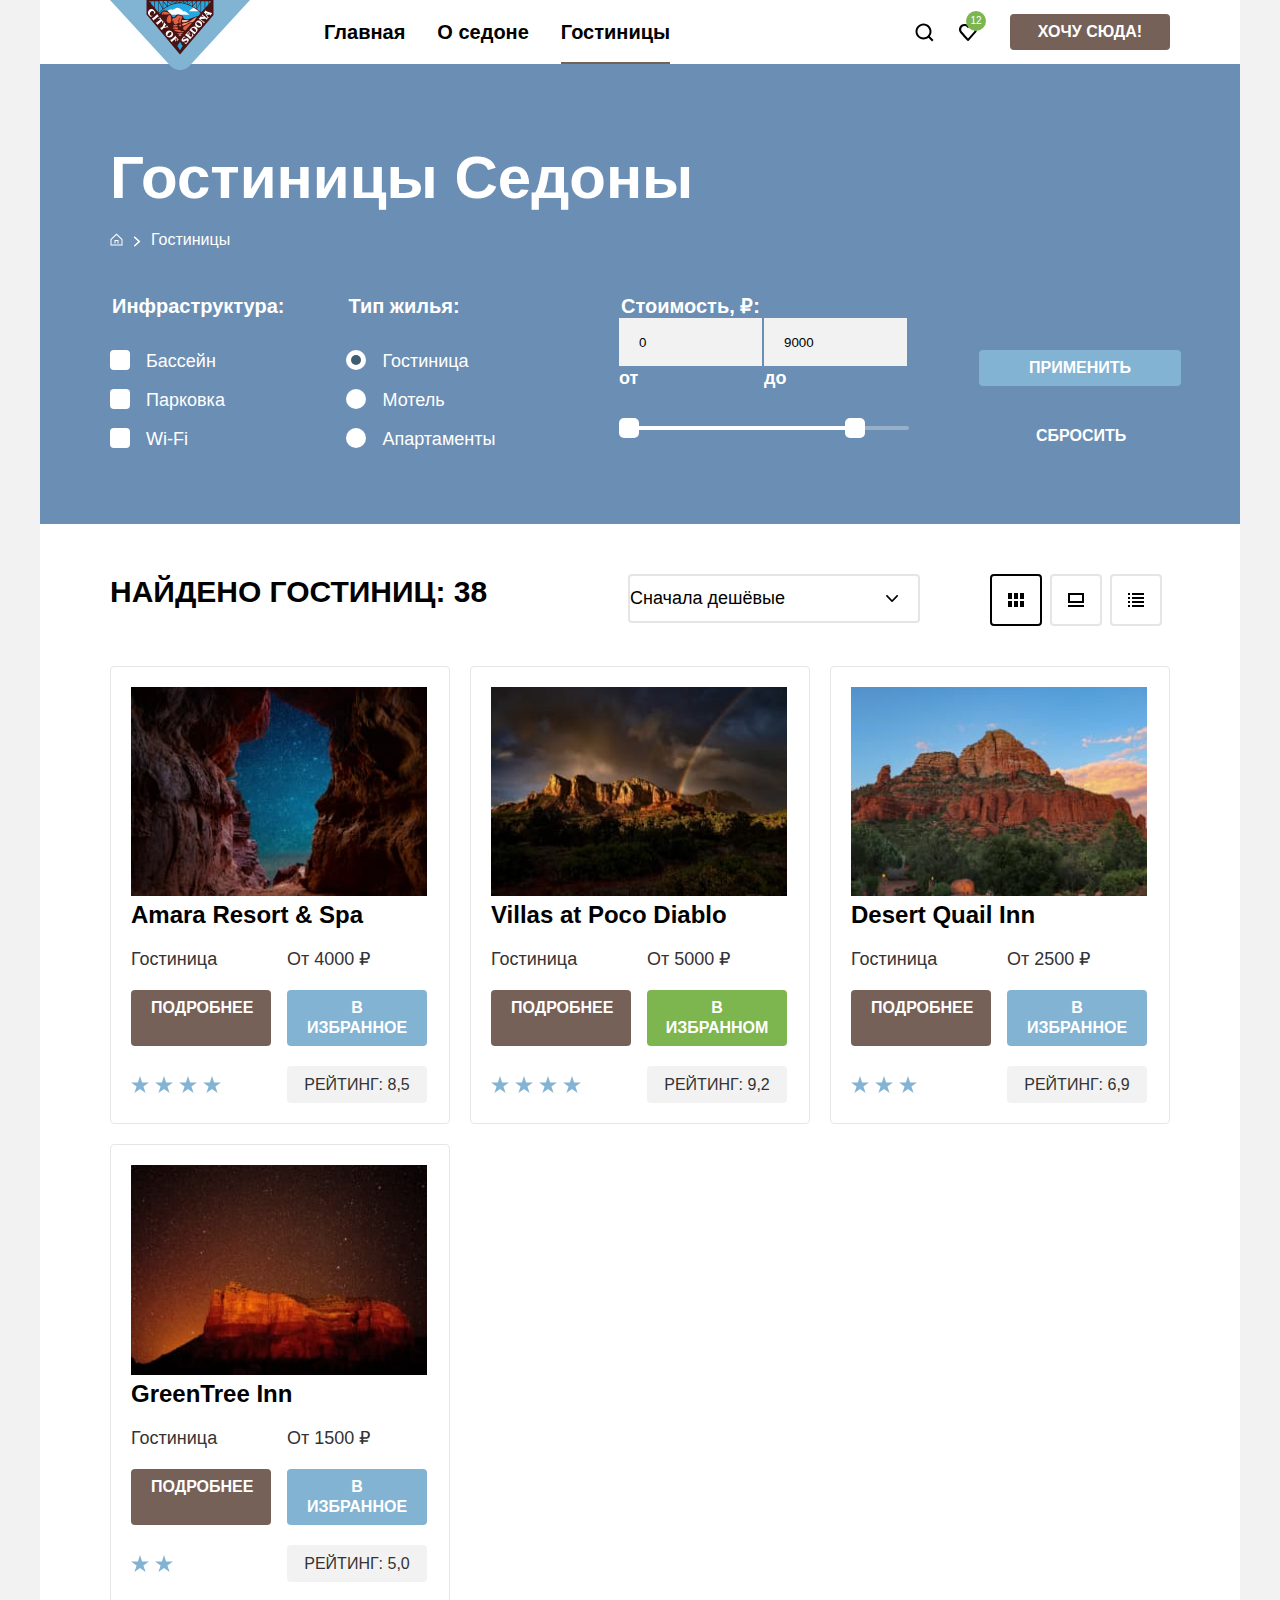
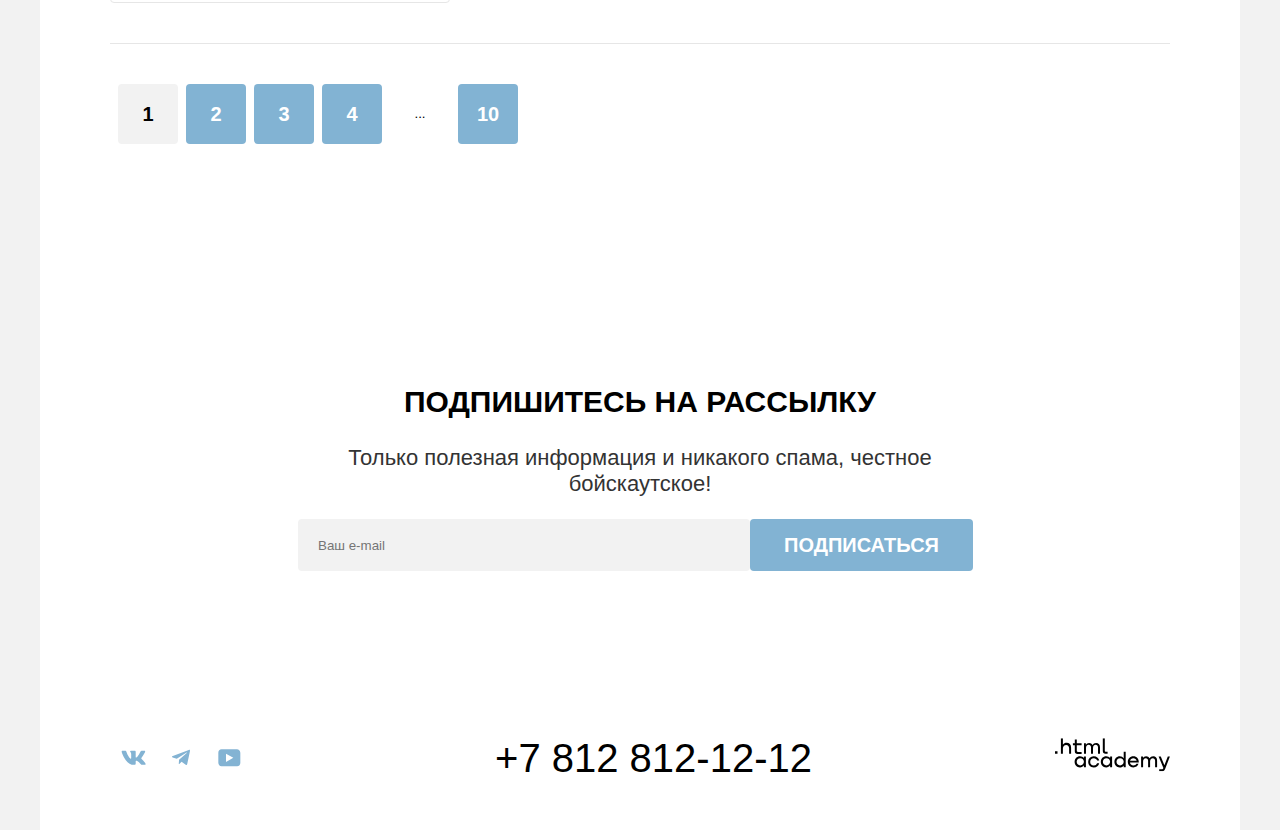
==== commit dcf80419: "Добавление фавиконки и атрибутов для авто проверки" ====
--- a/catalog.html
+++ b/catalog.html
@@ -4,12 +4,13 @@
   <head>
     <meta charset="utf-8">
     <title>Гостиницы Седоны</title>
+    <link rel="icon" type="image/png" sizes="32x32" href="images/favicon.png">
     <link rel="stylesheet" href="styles/styles.css">
   </head>
 
   <body>
     <div class="content">
-      <header class="page-header">
+      <header class="page-header" data-test="header">
         <nav class="navigation">
           <a class="navigation-logo" href="index.html">
             <img class="page-header-logo" alt="Логотип Седона" src="images/logotype.svg">
@@ -44,14 +45,17 @@
           </a>
         </nav>
       </header>
-      <main class="main-inner">
+      <main class="main-inner" data-test="main">
         <section class="catalog-products">
           <header class="inner-header">
             <h1 class="inner-header-title">Гостиницы Седоны</h1>
             <ul class="breadcrumbs">
-              <li class="breadcrumbs-item">
-                <a class="breadcrumbs-link " href="index.html">
-                  <img alt="Домик" src="images/breadcrubs-home.svg">
+              <li class="breadcrumbs-item breadcrumbs-icon">
+                <a class="breadcrumbs-link" href="index.html">
+                  <svg xmlns="http://www.w3.org/2000/svg" width="13" height="15" fill="currentColor">
+                    <path d="m6.5.5-6 5.8v6.2h12V6.3L6.5.5Zm5 11h-10V6.7l5-4.8 5 4.8v4.8Z" />
+                    <path d="M4.5 10.5h1V8h2v2.5h1V7h-4v3.5Z" />
+                  </svg>
                   <span class="visually-hidden"> Главная</span>
                 </a>
               </li>
@@ -61,24 +65,30 @@
             </ul>
           </header>
           <h2 class="visually-hidden">Список товаров с фильтрами</h2>
-          <form class="catalog-filter" action="https://echo.htmlacademy.ry/" method="get">
+          <form class="catalog-filter" action="https://echo.htmlacademy.ry/" method="get" data-test="filter">
             <div class="filter">
               <fieldset class="catalog-filter-group">
                 <legend class="catalog-filter-title">Инфраструктура:</legend>
                 <ul class="catalog-filter-list">
-                  <li>
-                    <label class="control">
-                      <input class="control-input" type="checkbox" name="swimming pool" checked>Бассейн
-                    </label>
-                  </li>
-                  <li>
-                    <label class="control">
-                      <input class="control-input" type="checkbox" name="parking space" checked>Парковка
-                    </label>
-                  </li>
-                  <li>
-                    <label class="control">
-                      <input class="control-input" type="checkbox" name="Wi-Fi">Wi-Fi
+                  <li class="catalog-filter-item">
+                    <label class="control">
+                      <input class="visually-hidden control-input" type="checkbox" name="swimming pool" checked>
+                      <span class="control-input-mark"></span>
+                      <span class="control-input-title">Бассейн</span>
+                    </label>
+                  </li>
+                  <li class="catalog-filter-item">
+                    <label class="control">
+                      <input class="visually-hidden control-input" type="checkbox" name="parking space" checked>
+                      <span class="control-input-mark"></span>
+                      <span class="control-input-title">Парковка</span>
+                    </label>
+                  </li>
+                  <li class="catalog-filter-item">
+                    <label class="control">
+                      <input class="visually-hidden control-input" type="checkbox" name="Wi-Fi">
+                      <span class="control-input-mark"></span>
+                      <span class="control-input-title">Wi-Fi</span>
                     </label>
                   </li>
                 </ul>
@@ -86,19 +96,25 @@
               <fieldset class="catalog-filter-group type-home">
                 <legend class="catalog-filter-title">Тип жилья:</legend>
                 <ul class="catalog-filter-list">
-                  <li>
-                    <label class="control">
-                      <input class="control-input" type="radio" name="hotel" value="hotel" checked>Гостиница
-                    </label>
-                  </li>
-                  <li>
-                    <label class="control">
-                      <input class="control-input" type="radio" name="hotel" value="the motel">Мотель
-                    </label>
-                  </li>
-                  <li>
-                    <label class="control">
-                      <input class="control-input" type="radio" name="hotel" value="apartaments">Апартаменты
+                  <li class="catalog-filter-item">
+                    <label class="control">
+                      <input class="visually-hidden control-input" type="radio" name="hotel" value="hotel" checked>
+                      <span class="control-input-mark-circle"></span>
+                      <span class="control-input-title">Гостиница</span>
+                    </label>
+                  </li>
+                  <li class="catalog-filter-item">
+                    <label class="control">
+                      <input class="visually-hidden control-input" type="radio" name="hotel" value="the motel">
+                      <span class="control-input-mark-circle"></span>
+                      <span class="control-input-title">Мотель</span>
+                    </label>
+                  </li>
+                  <li class="catalog-filter-item">
+                    <label class="control">
+                      <input class="visually-hidden control-input" type="radio" name="hotel" value="apartaments">
+                      <span class="control-input-mark-circle"></span>
+                      <span class="control-input-title">Апартаменты</span>
                     </label>
                   </li>
                 </ul>
@@ -109,11 +125,17 @@
                   <label class="control-input"><input class="number" type="number" name="min" value="0"> от </label>
                   <label class="control-input"> <input class="number" type="number" name="max" value="9000"> до </label>
                 </div>
-                <div class="movables-buttons">
-                  <button class="movable-button"><span class="visually-hidden">Изменить минимальную цену</span></button>
-                  <button class="movable-button"><span class="visually-hidden">Изменить максимальную
-                      цену</span></button>
-                </div>
+                <div class="range">
+                  <div class="range-scale">
+                    <div class="range-bar" style="left: 0px; width: 226px">
+                      <button class="range-toggle toggle-min">
+                        <span class="visually-hidden">Изменить минимальную цену</span>
+                      </button>
+                      <button class="range-toggle toggle-max">
+                        <span class="visually-hidden">Изменить максимальную цену</span>
+                      </button>
+                    </div>
+                  </div>
               </fieldset>
               <div class="apply">
                 <button class="button button-blue button-apply" type="submit">Применить</button>
@@ -122,7 +144,7 @@
             </div>
           </form>
         </section>
-        <section class="product">
+        <section class="product" data-test="catalog">
           <div class="product-filter">
             <h2 class="product-title-full">
               <span class="product-title">Найдено гостиниц:</span>
@@ -249,7 +271,7 @@
             </a>
           </li>
         </ul>
-        <section class="subscription-section-catalog">
+        <section class="subscription-section-catalog" data-test="subscribe">
           <h2 class="subscription-title-catalog">Подпишитесь на рассылку</h2>
           <p class="subscription-text-catalog">Только полезная информация и никакого спама, честное бойскаутское!</p>
           <form class="subscription-form-catalog" action="https://echo.htmlacademy.ru/" method="post">
@@ -260,20 +282,33 @@
           </form>
         </section>
       </main>
-      <footer class="page-footer">
+      <footer class="page-footer" data-test="footer">
         <section class="footer-social">
           <h2 class="visually-hidden"> Мы в соц сетях </h2>
           <ul class="footer-social-list">
             <li class="footer-social-item">
               <a class="soc-icon vk-logo" href=" https://vk.com/htmlacademy">
+                <svg xmlns="http://www.w3.org/2000/svg" width="48" height="41" fill="currentColor">
+                  <path fill-rule="evenodd"
+                    d="M35.12 14.8c.16-.54 0-.94-.8-.94H31.7c-.67 0-.98.34-1.15.73 0 0-1.33 3.2-3.22 5.27-.61.6-.9.8-1.23.8-.16 0-.41-.2-.41-.75v-5.1c0-.66-.19-.95-.74-.95h-4.13c-.42 0-.67.3-.67.59 0 .62.95.76 1.04 2.51v3.8c0 .83-.15.98-.48.98-.9 0-3.06-3.2-4.34-6.88-.25-.72-.5-1-1.18-1h-2.62c-.75 0-.9.34-.9.73 0 .68.89 4.07 4.14 8.55 2.17 3.06 5.23 4.72 8 4.72 1.68 0 1.88-.37 1.88-1v-2.32c0-.74.16-.88.7-.88.38 0 1.05.19 2.6 1.66 1.79 1.75 2.08 2.54 3.08 2.54h2.63c.75 0 1.12-.37.9-1.1-.23-.72-1.08-1.77-2.2-3.02-.62-.71-1.54-1.48-1.82-1.86-.39-.5-.28-.71 0-1.15 0 0 3.2-4.42 3.54-5.93Z"
+                    clip-rule="evenodd" />
+                </svg>
               </a>
             </li>
             <li class="footer-social-item">
               <a class="soc-icon telegram-logo" href="https://t.me/htmlacademy ">
+                <svg xmlns="http://www.w3.org/2000/svg" width="48" height="41" fill="currentColor">
+                  <path
+                    d="M31.79 12.96 15.84 19.1c-1.09.44-1.08 1.05-.2 1.32l4.1 1.28 9.47-5.98c.44-.27.85-.13.52.17l-7.68 6.93-.28 4.22c.41 0 .6-.2.83-.41l1.99-1.94 4.13 3.06c.77.42 1.31.2 1.5-.7l2.72-12.8c.28-1.12-.43-1.62-1.15-1.3Z" />
+                </svg>
               </a>
             </li>
             <li class="footer-social-item">
               <a class="soc-icon youtube-logo" href="https://www.youtube.com/user/htmlacademyru">
+                <svg xmlns="http://www.w3.org/2000/svg" width="48" height="41" fill="currentColor">
+                  <path
+                    d="M31.94 12.36H16.51c-1.86 0-3.18 1.59-3.18 3.4v10.09c0 1.91 1.32 3.5 3.18 3.5h15.65c1.64 0 3.17-1.59 3.17-3.4v-10.2c-.22-1.8-1.53-3.4-3.39-3.4ZM20.99 24.89v-8.07l7.34 4.04-7.34 4.03Z" />
+                </svg>
               </a>
             </li>
           </ul>
@@ -285,7 +320,17 @@
         <section class="footer-academy">
           <h2 class="visually-hidden"> Логотип академии</h2>
           <a class="footer-academy-logo" href="https://htmlacademy.ru/">
-            <img class="page-footer-logo" alt="Логотип академии" src="images/logo-htmlacademy.svg">
+            <svg xmlns="http://www.w3.org/2000/svg" width="115" height="34" fill="currentColor">
+              <g clip-path="url(#a)">
+                <path
+                  d="M0 13.26v2.6h2.5v-2.6H0ZM11.6 4.86c-1.6 0-2.8.7-3.6 1.7h-.1V.36h-2v15.5h2v-5.3c0-2.1 1.3-3.6 3.3-3.6 1.8 0 2.9 1.4 2.9 3.2v5.7h2v-6.1c.1-3-1.8-4.9-4.5-4.9ZM26.6 5.16h-4.8v-3.7h-2v3.8h-1.9v2h1.9v6c0 1.7 1 2.7 2.7 2.7h4.1v-2h-3.7c-.7 0-1.1-.4-1.1-1.1v-5.7h4.8v-2ZM41.1 4.96c-1.6 0-2.9.8-3.5 2.1h-.1c-.6-1.2-1.8-2.1-3.4-2.1-1.4 0-2.5.8-3.1 1.8h-.1v-1.6H29v10.6h2v-5.4c0-2 1-3.5 2.6-3.5 1.5 0 2.4 1 2.4 2.6v6.3h2v-5.6c0-2.4 1.4-3.3 2.6-3.3 1.5 0 2.4 1 2.4 2.6v6.3h2v-6.5c.1-2.5-1.4-4.3-3.9-4.3ZM47.8 13.06c0 1.7 1 2.7 2.8 2.7h2v-2h-1.7c-.7 0-1.1-.4-1.1-1.1V.36h-2v12.7ZM28.9 20.06c-.9-1.1-2.2-1.8-3.9-1.8-3.1 0-5.4 2.3-5.4 5.6s2.3 5.6 5.4 5.6c1.8 0 3-.8 3.8-1.9h.1v1.6h2v-10.6h-2v1.5Zm-3.6 7.4c-2.2 0-3.6-1.6-3.6-3.6s1.4-3.6 3.6-3.6 3.6 1.6 3.6 3.6c0 1.9-1.4 3.6-3.6 3.6ZM44.2 22.36c-.5-2.4-2.6-4.1-5.4-4.1a5.4 5.4 0 0 0-5.6 5.6c0 3.1 2.2 5.6 5.6 5.6 2.8 0 4.9-1.8 5.4-4.2h-2.1a3.4 3.4 0 0 1-3.3 2.3c-2.2 0-3.6-1.6-3.6-3.6s1.4-3.6 3.6-3.6c1.6 0 2.8 1 3.3 2.2h2.1v-.2ZM55.1 20.06c-.9-1.1-2.2-1.8-3.9-1.8-3.1 0-5.4 2.3-5.4 5.6s2.3 5.6 5.4 5.6c1.8 0 3-.8 3.8-1.9h.1v1.6h2v-10.6h-2v1.5Zm-3.6 7.4c-2.2 0-3.6-1.6-3.6-3.6s1.4-3.6 3.6-3.6 3.6 1.6 3.6 3.6c0 1.9-1.5 3.6-3.6 3.6ZM68.7 20.16c-.9-1.1-2.2-1.9-3.9-1.9-3.1 0-5.4 2.3-5.4 5.6s2.2 5.6 5.4 5.6c1.7 0 3-.8 3.8-1.8h.1v1.5h2v-15.4h-2v6.4Zm-3.6 7.3c-2.2 0-3.6-1.6-3.6-3.6s1.4-3.6 3.6-3.6 3.6 1.6 3.6 3.6c-.1 2-1.5 3.6-3.6 3.6ZM78.3 18.26c-3.3 0-5.5 2.5-5.5 5.6 0 3 2.1 5.6 5.5 5.6 2.5 0 4.5-1.3 5.2-3.6h-2.1c-.5 1-1.6 1.6-3 1.6-1.9 0-3.3-1.3-3.4-2.9h8.8c.2-3.6-2-6.3-5.5-6.3Zm0 1.9c1.7 0 3 1 3.3 2.6h-6.5c.3-1.5 1.5-2.6 3.2-2.6ZM98.2 18.26c-1.6 0-2.9.8-3.6 2h-.1c-.6-1.2-1.8-2-3.4-2-1.4 0-2.5.7-3.1 1.8v-1.5h-1.9v10.6h2v-5.4c0-2 1-3.4 2.6-3.5 1.5 0 2.4 1 2.4 2.6v6.3h2v-5.6c0-2.4 1.4-3.3 2.6-3.3 1.5 0 2.4 1 2.4 2.6v6.3h2v-6.5c.1-2.6-1.4-4.4-3.9-4.4ZM109.4 27.36l-3.6-8.9h-2.2l4.8 11.6c-.3.9-.7 1.2-1.7 1.2h-2.5v2h2.5c1.8 0 2.8-.8 3.5-2.6l4.7-12.2h-2.1l-3.4 8.9Z" />
+              </g>
+              <defs>
+                <clipPath id="a">
+                  <path fill="#fff" d="M0 .36h115v33H0z" />
+                </clipPath>
+              </defs>
+            </svg>
           </a>
         </section>
       </footer>
--- a/styles/styles.css
+++ b/styles/styles.css
@@ -29,6 +29,11 @@
   margin: 0;
 }
 
+img {
+  max-width: 100%;
+  object-fit: contain;
+}
+
 .content {
   background-color: #ffffff;
   width: 1200px;
@@ -36,7 +41,6 @@
   display: flex;
   flex-direction: column;
   min-height: 100vh;
-  flex-grow: 1;
 }
 
 .visually-hidden {
@@ -61,11 +65,13 @@
 
 .heart-icon {
   background-image: url("../images/heart.svg");
+  position: relative;
   width: 44px;
   height: 64px;
   background-position: center;
   background-repeat: no-repeat;
   display: block;
+  text-decoration: none;
 }
 
 .navigation {
@@ -96,6 +102,8 @@
   flex-wrap: wrap;
   margin-top: 0px;
   margin-bottom: 0px;
+  margin-left: 168px;
+  max-width: 400px;
 }
 
 .navigation-user {
@@ -140,7 +148,25 @@
   margin-right: 30px;
 }
 
+.notification-badge {
+  display: block;
+  position: absolute;
+  text-align: center;
+  background-color: #7DB54F;
+  border-radius: 50%;
+  color: #ffffff;
+  font-size: 10px;
+  line-height: 10px;
+  width: 20px;
+  height: 10px;
+  left: 20px;
+  top: 11px;
+  padding-top: 5px;
+  padding-bottom: 5px;
+}
+
 .page-header-logo {
+  position: absolute;
   display: block;
   margin-bottom: -6px;
 }
@@ -152,9 +178,11 @@
 }
 
 .section-logo {
-  background: url("../images/index-background.jpg") no-repeat;
-  background-color: #E6E6E6;
-  background-size: cover;
+  background: url("../images/divider.svg"), url("../images/index-background.jpg");
+  background-repeat: no-repeat;
+  background-color: #70a3c6;
+  background-position: center bottom;
+  background-size: 100% auto, cover;
   padding-top: 51px;
   padding-bottom: 82px;
 }
@@ -175,6 +203,7 @@
   text-align: center;
 }
 
+
 .advantages-title,
 .servises-title {
   text-align: center;
@@ -184,6 +213,36 @@
   text-transform: uppercase;
   font-weight: 700;
   margin: 0px;
+  margin-bottom: 30px;
+}
+
+.advantages-title {
+  margin-bottom: 60px;
+}
+
+
+
+.advantages-description,
+.advantages-description-white {
+  position: relative;
+  margin: 0px;
+  text-align: center;
+  font-size: 18px;
+  line-height: 21px;
+}
+
+.advantages-description::before {
+  position: absolute;
+  right: 85px;
+  top: -30px;
+  left: 85px;
+  height: 2px;
+  background-color: rgba(0, 0, 0, 0.3);
+  content: "";
+}
+
+.advantages-description-white::before {
+  background-color: rgba(225, 225, 225, 0.3);
 }
 
 .advantages-section-text {
@@ -194,16 +253,12 @@
   padding: 64px 347px;
 }
 
-.advantages-description {
+
+.servises-text {
   text-align: center;
   font-size: 18px;
   line-height: 21px;
-}
-
-.servises-text {
-  text-align: center;
-  font-size: 18px;
-  line-height: 21px;
+  margin: 0px;
 }
 
 .advantages-list {
@@ -237,7 +292,8 @@
 }
 
 .catalog-products {
-  background: #E6E6E6 url("../images/catalog-form.jpg") no-repeat;
+  background: url("../images/catalog-form.jpg") no-repeat;
+  background-color: #6b8eb4;
   color: #ffffff;
   background-size: cover;
   width: 1060px;
@@ -377,32 +433,60 @@
   line-height: 40px;
 }
 
+.footer-contacts-phone:hover {
+  color: #756157;
+}
+
+.footer-contacts-phone:active {
+  color: rgba(117, 97, 87, 0.3);
+}
+
+.footer-contacts-phone:focus {
+  color: #756157;
+}
+
+.footer-academy-logo {
+  color: #000000;
+}
+
+.footer-academy-logo:hover {
+  color: #756157;
+}
+
+.footer-academy-logo:active {
+  color: rgba(117, 97, 87, 0.3);
+}
+
+.footer-academy-logo:focus {
+  color: #756157;
+}
+
 .soc-icon {
   width: 47px;
   height: 40px;
   background-position: center;
   background-repeat: no-repeat;
   display: block;
-}
-
-.vk-logo {
-  background-image: url("../images/social/social-vk.svg");
-
+  color: #83B3D3;
 }
 
 .telegram-logo {
-  background-image: url("../images/social/social-telegram.svg");
   width: 48px;
   height: 41px;
 
 }
 
-.youtube-logo {
-  background-image: url("../images/social/social-youtube.svg");
-
-}
-
-
+.soc-icon:hover {
+  color: #68A2CA;
+}
+
+.soc-icon:active {
+  color: rgba(104, 162, 202, 0.3);
+}
+
+.soc-icon:focus {
+  color: #68A2CA;
+}
 
 .footer-social-list {
   display: flex;
@@ -416,6 +500,7 @@
   padding: 102px 85px;
   box-sizing: border-box;
   width: 400px;
+  min-height: 385px;
   margin: 0px;
   color: #ffffff;
 }
@@ -428,6 +513,7 @@
   text-transform: uppercase;
   font-weight: 700;
   margin: 0px;
+  margin-bottom: 60px;
 }
 
 .photo-citi {
@@ -465,7 +551,7 @@
 }
 
 .servises-item {
-  padding: 183px 85px 113px;
+  padding: 183px 85px 81px;
   background-repeat: no-repeat;
   background-position: 162px 82px;
 }
@@ -547,7 +633,7 @@
   line-height: 36px;
   font-weight: 700;
   margin-right: auto;
-
+  text-transform: uppercase;
 }
 
 .product {
@@ -608,6 +694,8 @@
   grid-area: reiting;
   background-color: #F2F2F2;
   border-radius: 4px;
+  text-align: center;
+  padding-top: 9px;
 }
 
 .product-card-link {
@@ -729,7 +817,13 @@
   font-size: 16px;
   line-height: 21px;
   text-decoration: none;
-  margin-right: 28px;
+  color: inherit;
+  margin-right: 18px;
+}
+
+.breadcrumbs-icon {
+  margin-bottom: 0px;
+  margin-top: 3px;
 }
 
 .breadcrumbs-link:hover {
@@ -747,11 +841,14 @@
 .breadcrumbs-item {
   background-image: url("../images/breadcrumbs-arrow.svg");
   background-repeat: no-repeat;
-  background-position: 23px;
+  background-position: right;
+  position: relative;
+  margin-right: 10px;
 }
 
 .breadcrumbs-item:last-child {
   background-image: none;
+  margin-right: 0px;
 }
 
 .catalog-filter-title {
@@ -764,8 +861,11 @@
   list-style-type: none;
   margin: 0px;
   margin-top: 32px;
-  margin-right: 38px;
   padding: 0px;
+}
+
+.catalog-filter-item:not(:last-child) {
+  margin-bottom: 16px;
 }
 
 .filter {
@@ -776,16 +876,16 @@
 }
 
 .catalog-filter-group {
-  width: 150px;
+  width: 160px;
   margin: 0px;
-  margin-right: 70px;
+  margin-right: 60px;
   border: 0px;
   padding: 0px;
 }
 
 .type-home {
   margin: 0px;
-  margin-right: 140px;
+  margin-right: auto;
 }
 
 .cost {
@@ -798,7 +898,7 @@
 }
 
 .apply {
-
+  margin-top: 56px;
   width: 191px;
   min-height: 104px;
 }
@@ -806,6 +906,21 @@
 .control {
   font-size: 18px;
   line-height: 23px;
+  position: relative;
+  display: block;
+  cursor: pointer;
+}
+
+.control-input-title {
+  padding-left: 36px;
+}
+
+.control-input-mark {
+  position: absolute;
+  width: 20px;
+  height: 20px;
+  background-color: #ffffff;
+  border-radius: 4px;
 }
 
 .control-input {
@@ -819,8 +934,8 @@
   margin-right: 0px;
 }
 
-
 .product-control {
+  font-family: inherit;
   font-size: 18px;
   line-height: 21px;
   width: 292px;
@@ -831,7 +946,10 @@
   border-radius: 4px;
   background-image: url("../images/arrow.svg");
   background-repeat: no-repeat;
-  background-position: 260px 20px;
+  background-position: right 20px center;
+  -webkit-appearance: none;
+  -moz-appearance: none;
+  appearance: none;
 }
 
 .product-control:hover {
@@ -840,6 +958,14 @@
 
 .product-control:focus {
   border: 2px solid #68A2CA;
+}
+
+.subscription-form {
+  display: flex;
+}
+
+.subscription-form-catalog {
+  display: flex;
 }
 
 .subscription-email {
@@ -850,6 +976,8 @@
   width: 452px;
   margin-right: 0px;
   min-height: 52px;
+  padding: 14px 20px;
+  border-radius: 4px;
 }
 
 .subscription-email:hover {
@@ -858,18 +986,23 @@
 
 .subscription-email:active {
   background-color: #E6E6E6;
-  border: 2px solid #83B3D3;
+  box-shadow: 0 0 0 2px #83B3D3;
 }
 
 .subscription-email:focus {
   background-color: #E6E6E6;
-  border: 2px solid #83B3D3;
+  box-shadow: 0 0 0 2px #83B3D3;
 }
 
 .number {
   box-sizing: border-box;
   border: none;
   width: 143px;
+  padding: 12px 20px;
+  min-height: 48px;
+  appearance: none;
+  appearance: textfield;
+  background-color: #F2F2F2;
 }
 
 .number:hover {
@@ -877,13 +1010,15 @@
 }
 
 .number:active {
+  box-sizing: border-box;
   background-color: #E6E6E6;
-  border: 2px solid #83B3D3;
+  box-shadow: 0 0 0 2px #83B3D3;
 }
 
 .number:focus {
+  box-sizing: border-box;
   background-color: #E6E6E6;
-  border: 2px solid #83B3D3;
+  box-shadow: 0 0 0 2px #83B3D3;
 }
 
 .catalog-vied-list {
@@ -960,3 +1095,389 @@
 .choince-list {
   font-family: inherit;
 }
+
+.range-scale {
+  position: relative;
+  height: 4px;
+  margin-top: 36px;
+  margin-left: 10px;
+  background-color: rgba(255, 255, 255, 0.3);
+  border-radius: 2px;
+}
+
+.range-bar {
+  position: absolute;
+  height: 4px;
+  background-color: #ffffff;
+}
+
+.range-toggle {
+  position: absolute;
+  width: 20px;
+  height: 20px;
+  background: #ffffff;
+  border-radius: 5px;
+  border: none;
+  cursor: pointer;
+}
+
+.range-toggle:hover {
+  background-color: #82B3D3;
+}
+
+.range-toggle:active,
+.range-toggle:focus {
+  outline: 3px solid #82B3D3;
+}
+
+.toggle-min {
+  top: -8px;
+  left: -10px;
+}
+
+.toggle-max {
+  top: -8px;
+  right: -10px;
+}
+
+.control:hover .control-input-mark {
+  background-color: rgba(255, 255, 255, 0.6);
+}
+
+.control:active .control-input-mark {
+  background-color: rgba(255, 255, 255, 0.3);
+}
+
+.control-input-title:hover {
+  color: rgba(255, 255, 255, 0.6);
+}
+
+.control-input-title:active {
+  color: rgba(255, 255, 255, 0.3);
+}
+
+.control-input[type="checkbox"]:checked + .control-input-mark::before,
+.control-input[type="checkbox"]:checked + .control-input-mark::after {
+  background-image: url("../images/checkmark.svg");
+  width: 12px;
+  height: 10px;
+  background-position: center;
+  background-repeat: no-repeat;
+  display: block;
+  box-sizing: border-box;
+
+  position: absolute;
+  top: 6px;
+  left: 4px;
+  background-size: cover;
+  content: "";
+}
+
+.control-input-mark-circle {
+  position: absolute;
+  width: 20px;
+  height: 20px;
+  background-color: #ffffff;
+  border-radius: 4px;
+}
+
+.control:hover .control-input-mark-circle {
+  background-color: rgba(255, 255, 255, 0.6);
+}
+
+.control:active .control-input-mark-circle {
+  background-color: rgba(255, 255, 255, 0.3);
+}
+
+.control-input[type="radio"] + .control-input-mark-circle {
+  border-radius: 50%;
+}
+
+.control-input[type="radio"]:checked + .control-input-mark-circle::before {
+  position: absolute;
+  top: 5px;
+  left: 5px;
+  width: 10px;
+  height: 10px;
+  background-color: #3F5E72;
+  border-radius: 50%;
+  content: "";
+}
+
+.modal-container {
+  position: fixed;
+  top: 0;
+  left: 0;
+  display: flex;
+  width: 100%;
+  height: 100%;
+  background-color: rgba(242, 242, 242, 0.8);
+}
+
+.modal {
+  position: relative;
+  margin: auto;
+  padding: 64px 70px;
+  background-color: #ffffff;
+  border-radius: 30px;
+}
+
+.modal-auth {
+  box-sizing: border-box;
+  width: 717px;
+}
+
+.modal-close-button {
+  position: absolute;
+  padding: 0;
+  top: 64px;
+  right: 52px;
+  width: 52px;
+  height: 52px;
+  background-color: #F2F2F2;
+  border-radius: 50%;
+  border: none;
+  cursor: pointer;
+}
+
+.modal-close-button:hover {
+  background-color: #E6E6E6;
+}
+
+.modal-close-button:active {
+  background-color: #E6E6E6;
+  color: rgba(0, 0, 0, 0.3);
+}
+
+.modal-close-button:focus {
+  background-color: #E6E6E6;
+  box-shadow: 0 0 0 3px #83B3D3;
+}
+
+.modal-title {
+  margin: 0;
+  margin-bottom: 64px;
+  font-size: 30px;
+  line-height: 36px;
+  font-weight: 700;
+  color: #000000;
+  text-transform: uppercase;
+}
+
+.button-send {
+  width: 577px;
+  box-sizing: border-box;
+  text-align: center;
+  padding: 18px 256px;
+}
+
+.auth-form .field-group {
+  margin: 0;
+  margin-bottom: 48px;
+}
+
+.auth-form {
+  display: flex;
+  flex-wrap: wrap;
+}
+
+.auth-form .field {
+  font-family: inherit;
+  font-size: 18px;
+  line-height: 24px;
+  font-weight: 700;
+  box-sizing: border-box;
+  width: 440px;
+  min-height: 48px;
+  border: none;
+  border-radius: 4px;
+  background-color: #F2F2F2;
+  padding-right: 45px;
+  padding-left: 20px;
+}
+
+.auth-form .field:hover {
+  background-color: #E6E6E6;
+}
+
+.auth-form .field:active {
+  background-color: #E6E6E6;
+}
+
+.auth-form .field:focus {
+  background-color: #E6E6E6;
+  box-shadow: 0 0 0 3px #83B3D3;
+}
+
+.auth-form .form-little {
+  width: 110px;
+  appearance: none;
+  appearance: textfield;
+  text-align: center;
+  padding-left: 45px;
+  padding-right: 45px;
+}
+
+.form-adults {
+  margin-right: 85px;
+}
+
+.field-title {
+  font-weight: 700;
+  font-size: 20px;
+  line-height: 24px;
+}
+
+.kids {
+  margin-right: 82px;
+  margin-top: 12px;
+}
+
+.tooltip {
+  position: absolute;
+  margin-left: 10px;
+  width: 26px;
+  height: 26px;
+}
+
+.tooltip-toggle {
+  border: none;
+  background-color: transparent;
+  padding: 0;
+  margin: 0;
+  display: block;
+}
+
+.tooltip-icon {
+  width: 100%;
+  height: 100%;
+  display: block;
+}
+
+.tooltip-toggle:hover .tooltip-icon {
+  opacity: 0.8;
+}
+
+.tooltip-text {
+  background-color: #333333;
+  color: #ffffff;
+  font-size: 16px;
+  line-height: 20px;
+  font-weight: normal;
+  text-transform: none;
+  padding: 15px 18px 18px 22px;
+  border-radius: 8px;
+  width: 216px;
+  margin-top: 16px;
+  position: absolute;
+  left: 50%;
+  transform: translateX(-50%);
+  z-index: 1;
+  display: none;
+}
+
+.tooltip-toggle:hover + .tooltip-text,
+.tooltip-toggle:focus + .tooltip-text {
+  display: block;
+}
+
+.tooltip-text:after {
+  content: '';
+  background-image: url("../images/tooltip-arrow.svg");
+  width: 19px;
+  height: 9px;
+  position: absolute;
+  bottom: 100%;
+  left: 0;
+  right: 0;
+  margin-left: auto;
+  margin-right: auto;
+}
+
+.date-check {
+  margin-right: 18px;
+  margin-top: 12px;
+}
+
+.data-departure {
+  margin-right: 12px;
+  margin-top: 12px;
+}
+
+.adults {
+  margin-right: 39px;
+  margin-top: 12px;
+}
+
+.data-text {
+  color: #333333;
+  font-size: 16px;
+  line-height: 21px;
+  margin-top: 4px;
+  margin-left: 157px;
+}
+
+.data-check-text {
+  color: #FF5757;
+}
+
+.data-button {
+  border: none;
+  position: absolute;
+  top: 14px;
+  right: 14px;
+  cursor: pointer;
+}
+
+.input-data {
+  display: flex;
+  flex-wrap: wrap;
+}
+
+.input-button {
+  position: relative;
+}
+
+.button-minus {
+  position: absolute;
+  border: none;
+  top: 14px;
+  left: 10px;
+  cursor: pointer;
+  border-radius: 4px;
+}
+
+.button-minus:hover svg {
+  color: #000000;
+}
+
+.button-minus:focus {
+  color: #000000;
+  box-shadow: 0 0 0 3px #82B3D3;
+}
+
+.button-plus {
+  position: absolute;
+  border: none;
+  top: 14px;
+  left: 71px;
+  cursor: pointer;
+  border-radius: 4px;
+}
+
+.button-plus:hover svg {
+  color: #000000;
+}
+
+.button-plus:focus {
+  color: #000000;
+  box-shadow: 0 0 0 3px #82B3D3;
+}
+
+.input-number {
+  display: flex;
+}
+
+.modal-close {
+  display: none;
+}
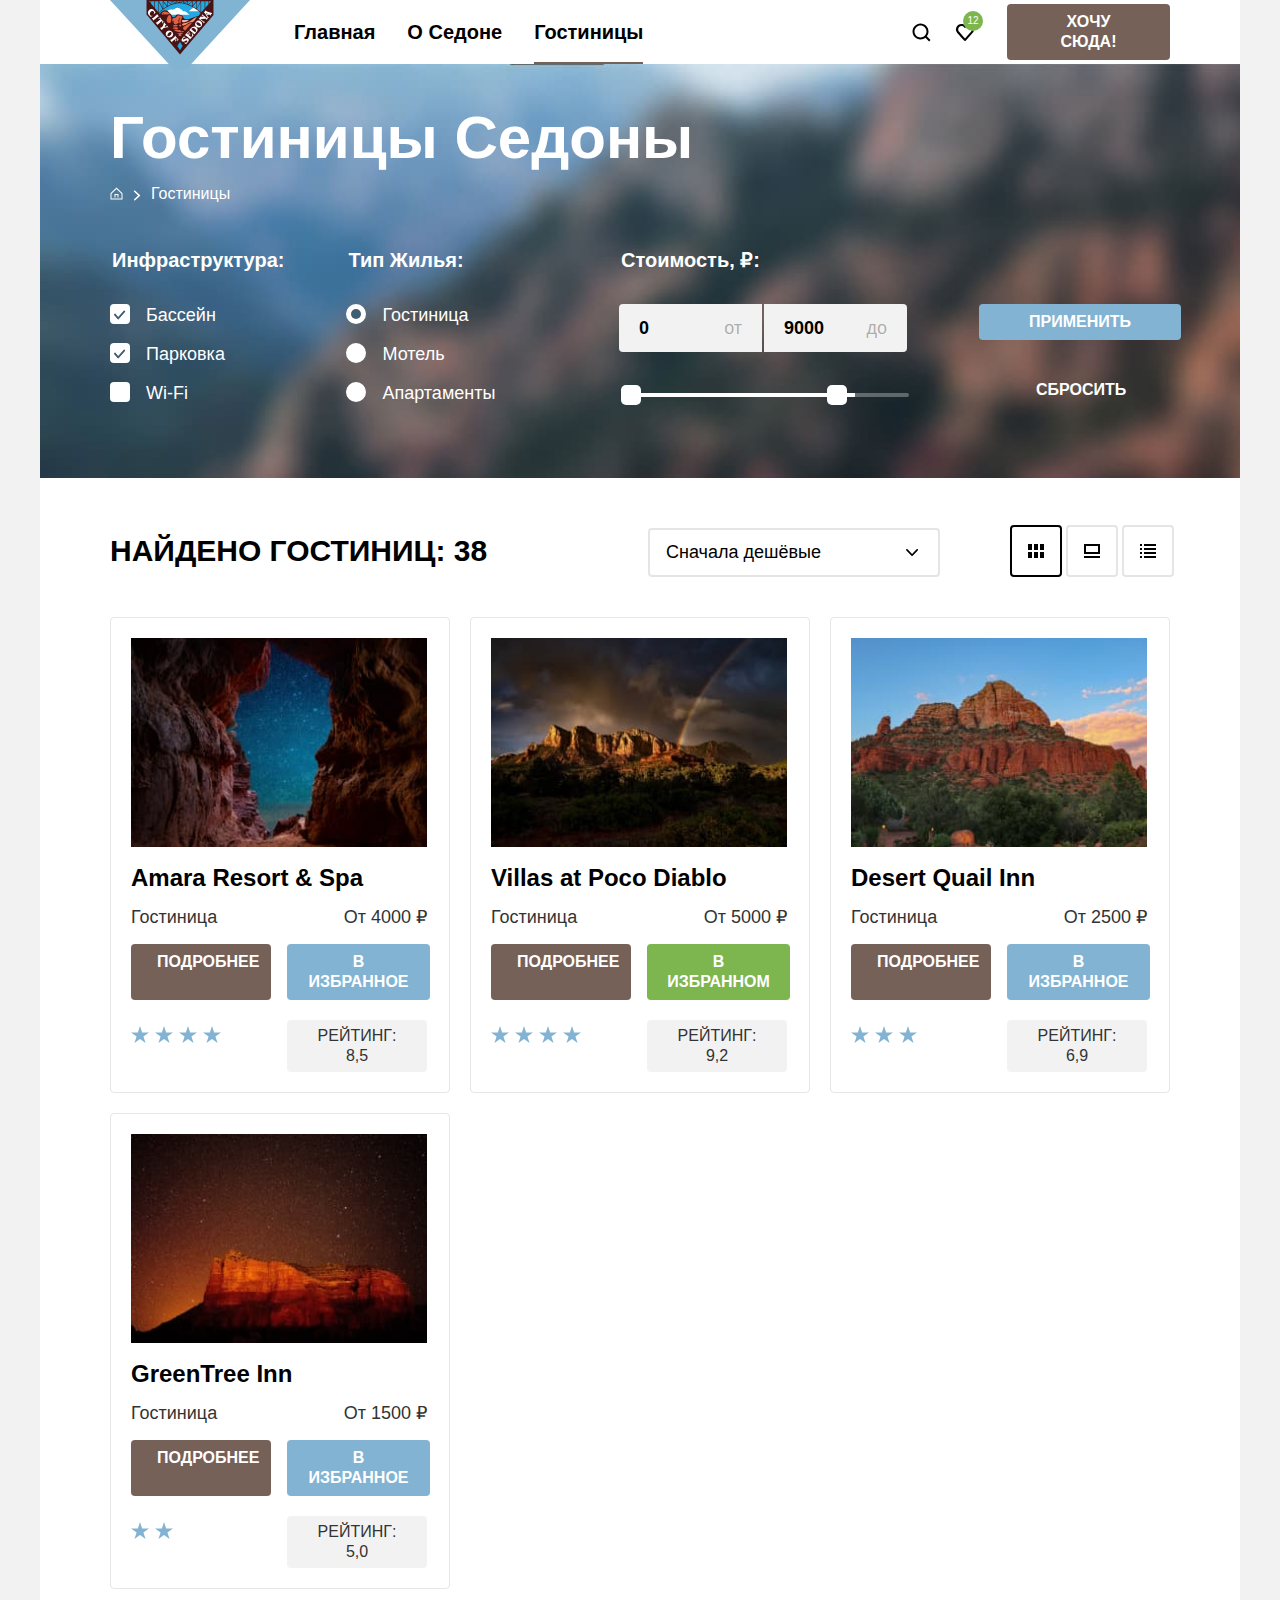
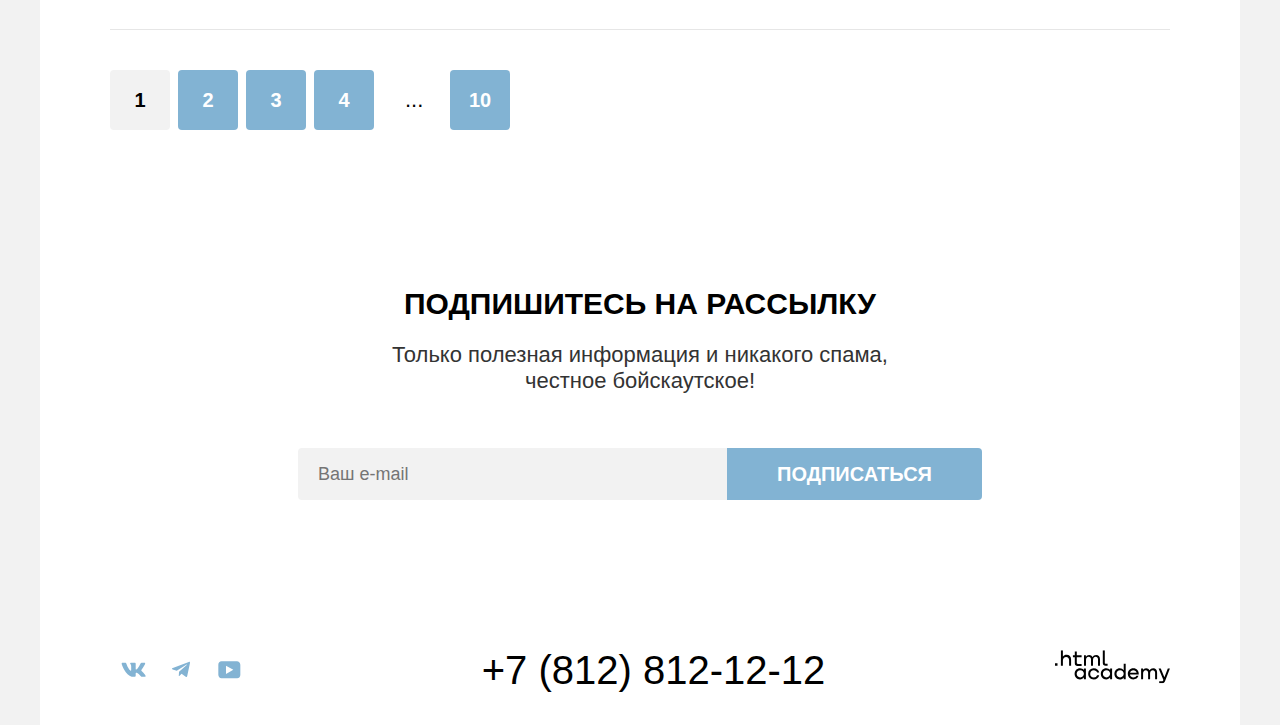
==== commit 75f7ba79: "Merge pull request #1 from KolesnikovaAlena/master" ====
--- a/catalog.html
+++ b/catalog.html
@@ -20,7 +20,7 @@
               <a class="navigation-link" href="index.html">Главная</a>
             </li>
             <li class="navigation-item">
-              <a class="navigation-link" href="#">О седоне</a>
+              <a class="navigation-link" href="#">О Седоне</a>
             </li>
             <li class="navigation-item">
               <a class="navigation-link navigation-link-current" href="catalog.html">Гостиницы</a>
@@ -94,7 +94,7 @@
                 </ul>
               </fieldset>
               <fieldset class="catalog-filter-group type-home">
-                <legend class="catalog-filter-title">Тип жилья:</legend>
+                <legend class="catalog-filter-title">Тип Жилья:</legend>
                 <ul class="catalog-filter-list">
                   <li class="catalog-filter-item">
                     <label class="control">
@@ -122,8 +122,14 @@
               <fieldset class="catalog-filter-group cost">
                 <legend class="catalog-filter-title">Стоимость, ₽:</legend>
                 <div class="cost-button">
-                  <label class="control-input"><input class="number" type="number" name="min" value="0"> от </label>
-                  <label class="control-input"> <input class="number" type="number" name="max" value="9000"> до </label>
+                  <label class="control-input control-number"><input class="number number-min" type="number" name="min"
+                      value="0">
+                    <span class="number-position"> от </span>
+                  </label>
+                  <label class="control-input control-number"> <input class="number number-max" type="number" name="max"
+                      value="9000">
+                    <span class="number-position"> до </span>
+                  </label>
                 </div>
                 <div class="range">
                   <div class="range-scale">
@@ -136,6 +142,7 @@
                       </button>
                     </div>
                   </div>
+                </div>
               </fieldset>
               <div class="apply">
                 <button class="button button-blue button-apply" type="submit">Применить</button>
@@ -273,7 +280,8 @@
         </ul>
         <section class="subscription-section-catalog" data-test="subscribe">
           <h2 class="subscription-title-catalog">Подпишитесь на рассылку</h2>
-          <p class="subscription-text-catalog">Только полезная информация и никакого спама, честное бойскаутское!</p>
+          <p class="subscription-text-catalog">Только полезная информация и никакого спама,<br> честное бойскаутское!
+          </p>
           <form class="subscription-form-catalog" action="https://echo.htmlacademy.ru/" method="post">
             <label class="visually-hidden" for="email">Email</label>
             <input class="subscription-email" type="email" id="email" name="email" placeholder="Ваш e-mail" required>
@@ -315,7 +323,7 @@
         </section>
         <section class="footer-contacts">
           <h2 class="visually-hidden"> Контакты </h2>
-          <a class="footer-contacts-phone" href="tel:78128121212">+7 812 812-12-12</a>
+          <a class="footer-contacts-phone" href="tel:78128121212">+7 (812) 812-12-12</a>
         </section>
         <section class="footer-academy">
           <h2 class="visually-hidden"> Логотип академии</h2>
--- a/styles/styles.css
+++ b/styles/styles.css
@@ -25,8 +25,9 @@
   font-size: 22px;
   line-height: 26px;
   color: #333333;
-  background-color: #F2F2F2;
+  background-color: #f2f2f2;
   margin: 0;
+  min-width: 1200px;
 }
 
 img {
@@ -102,7 +103,6 @@
   flex-wrap: wrap;
   margin-top: 0px;
   margin-bottom: 0px;
-  margin-left: 168px;
   max-width: 400px;
 }
 
@@ -129,30 +129,31 @@
 }
 
 .navigation-link:hover {
-  background-color: #82B3D3;
+  background-color: #82b3d3;
 }
 
 .navigation-link:focus {
-  background-color: #82B3D3;
+  background-color: #82b3d3;
 }
 
 .navigation-item-user:hover {
-  background-color: #82B3D3;
+  background-color: #82b3d3;
 }
 
 .navigation-item-user:focus {
-  background-color: #82B3D3;
+  background-color: #82b3d3;
 }
 
 .navigation-logo {
-  margin-right: 30px;
+  margin-right: 28px;
+  width: 140px;
 }
 
 .notification-badge {
   display: block;
   position: absolute;
   text-align: center;
-  background-color: #7DB54F;
+  background-color: #7db54f;
   border-radius: 50%;
   color: #ffffff;
   font-size: 10px;
@@ -196,13 +197,26 @@
   color: #000000;
   text-transform: uppercase;
   font-weight: 700;
+  margin-top: 0px;
+  margin-bottom: 0px;
+}
+
+.interesting-text {
+  margin-top: 20px;
+  margin-bottom: 54px;
 }
 
 .sectoin-text,
 .sectoin-servises-text {
   text-align: center;
-}
-
+  margin-top: 25px;
+}
+
+.sectoin-servises-text {
+  text-align: center;
+  margin-top: 20px;
+  margin-bottom: 0px;
+}
 
 .advantages-title,
 .servises-title {
@@ -229,6 +243,7 @@
   text-align: center;
   font-size: 18px;
   line-height: 21px;
+  min-width: 230px;
 }
 
 .advantages-description::before {
@@ -286,9 +301,11 @@
 
 .subscription-section {
   text-align: center;
-  background: #E6E6E6 url("../images/subscribe.jpg") no-repeat;
+  background: url("../images/subscribe.jpg") no-repeat;
+  background-color: #537ca0;
   background-size: cover;
   color: #ffffff;
+  padding: 96px 258px 104px;
 }
 
 .catalog-products {
@@ -315,6 +332,10 @@
   cursor: pointer;
 }
 
+.button:disabled {
+  background-color: #e5e5e5;
+}
+
 .button-brown {
   background-color: #756157;
   padding: 8px 20px;
@@ -325,33 +346,33 @@
 }
 
 .button-brown:active {
-  color: rgba(255, 255, 255, 0.3)
+  color: rgba(255, 255, 255, 0.3);
 }
 
 .button-blue {
-  background-color: #82B3D3;
+  background-color: #82b3d3;
   padding: 8px 20px;
 }
 
 .button-blue:hover {
-  background-color: #68A2CA;
+  background-color: #68a2ca;
 }
 
 .button-blue:active {
-  color: rgba(255, 255, 255, 0.3)
+  color: rgba(255, 255, 255, 0.3);
 }
 
 .button-green {
-  background-color: #7DB54F;
+  background-color: #7db54f;
   padding: 8px 18px;
 }
 
 .button-green:hover {
-  background-color: #6C9E42;
+  background-color: #6c9e42;
 }
 
 .button-green:active {
-  color: rgba(255, 255, 255, 0.3)
+  color: rgba(255, 255, 255, 0.3);
 }
 
 .button-transparent {
@@ -360,15 +381,20 @@
 }
 
 .button-transparent:active {
-  color: rgba(255, 255, 255, 0.3)
+  color: rgba(255, 255, 255, 0.3);
 }
 
 .button-transparent:hover {
-  color: rgba(255, 255, 255, 0.3)
+  color: rgba(255, 255, 255, 0.3);
 }
 
 .button-transparent:focus {
-  border: 3px solid #83B3D3;
+  box-shadow: 0 0 0 3px #83b3d3;
+}
+
+.button-transparent:disabled {
+  background-color: transparent;
+  color: rgba(225, 225, 225, 0.6);
 }
 
 .button-search-hotel {
@@ -383,7 +409,6 @@
 }
 
 .want-here {
-  width: 160px;
   margin: auto 0;
   margin-left: 20px;
   font-size: 16px;
@@ -394,11 +419,16 @@
   color: #ffffff;
   background-color: #756157;
   text-align: center;
-  padding: 8px 0;
+  padding: 8px 34px;
+  max-width: 95px;
 }
 
 .subscription {
-  padding: 8px 34px;
+  padding: 8px 50px;
+  border-top-left-radius: 0px;
+  border-bottom-left-radius: 0px;
+  font-size: 20px;
+  line-height: 36px;
 }
 
 .subscription-title {
@@ -406,7 +436,13 @@
   font-weight: 700;
   font-size: 30px;
   line-height: 36px;
-
+  margin-top: 0px;
+  margin-bottom: 20px;
+}
+
+.subscription-text {
+  margin-top: 0px;
+  margin-bottom: 54px;
 }
 
 .page-footer {
@@ -417,6 +453,7 @@
 }
 
 .footer-contacts {
+  min-width: 333px;
   max-width: 720px;
 }
 
@@ -467,7 +504,7 @@
   background-position: center;
   background-repeat: no-repeat;
   display: block;
-  color: #83B3D3;
+  color: #83b3d3;
 }
 
 .telegram-logo {
@@ -477,23 +514,27 @@
 }
 
 .soc-icon:hover {
-  color: #68A2CA;
-}
+  color: #68a2ca;
+}
+
+.soc-icon:focus {
+  color: #68a2ca;
+}
+
 
 .soc-icon:active {
   color: rgba(104, 162, 202, 0.3);
 }
 
-.soc-icon:focus {
-  color: #68A2CA;
-}
-
 .footer-social-list {
   display: flex;
   flex-wrap: wrap;
+  max-width: 150px;
   list-style-type: none;
   min-width: 142px;
   padding: 0px;
+  margin-top: 5px;
+  margin-bottom: 5px;
 }
 
 .advantages-text {
@@ -523,7 +564,7 @@
 
 .backgraund-dark {
   display: flex;
-  background-color: #82B3D3;
+  background-color: #82b3d3;
   color: #ffffff;
   box-sizing: border-box;
   width: 1200px;
@@ -576,15 +617,6 @@
   min-height: 385px;
 }
 
-.subscription {
-  font-size: 20px;
-  line-height: 36px;
-}
-
-.subscription-section {
-  padding: 96px 258px 104px;
-}
-
 .subscription-section-catalog {
   text-align: center;
   padding: 96px 258px 104px;
@@ -596,13 +628,20 @@
   line-height: 36px;
   font-weight: 700;
   text-transform: uppercase;
-
+  margin: 0px;
+  margin-bottom: 20px;
+}
+
+.subscription-text-catalog {
+  margin: 0px;
+  margin-bottom: 54px;
 }
 
 .stars {
   display: flex;
   width: 140px;
   grid-area: star;
+  margin-top: -4px;
 }
 
 .stars-icon {
@@ -633,6 +672,7 @@
   line-height: 36px;
   font-weight: 700;
   margin-right: auto;
+  margin-top: 5px;
   text-transform: uppercase;
 }
 
@@ -667,23 +707,31 @@
   line-height: 21px;
   list-style-type: none;
   padding: 20px;
-  border: 1px solid #E6E6E6;
+  border: 1px solid #e6e6e6;
   border-radius: 4px;
 }
 
 .product-card-vied {
+  margin-top: -5px;
   grid-area: vied;
 }
 
 .product-card-price {
+  margin-left: auto;
+  margin-top: -5px;
   grid-area: price;
 }
 
 .product-card-button {
+  margin-top: -4px;
+  padding: 8px 26px;
   grid-area: brown;
 }
 
 .product-card-button-favorit {
+  margin-right: -3px;
+  margin-top: -4px;
+  padding: 8px 15px;
   grid-area: favorit;
 }
 
@@ -692,10 +740,11 @@
   line-height: 20px;
   text-transform: uppercase;
   grid-area: reiting;
-  background-color: #F2F2F2;
+  background-color: #f2f2f2;
   border-radius: 4px;
   text-align: center;
-  padding-top: 9px;
+  padding: 6px 22px;
+  margin-left: auto;
 }
 
 .product-card-link {
@@ -721,6 +770,7 @@
   font-size: 24px;
   line-height: 28px;
   margin: 0px;
+  margin-top: 12px;
   grid-column: 1/-1;
 }
 
@@ -728,8 +778,7 @@
   display: flex;
   width: 1060px;
   padding: 40px 70px 60px 70px;
-  margin-top: 0px;
-  margin-bottom: 60px;
+  margin: 0px;
 }
 
 .pagination-item {
@@ -740,16 +789,20 @@
   margin-left: 8px;
 }
 
+.pagination-item:first-child {
+  margin-left: 0px;
+}
+
 .pagination-link:hover {
-  background-color: #68A2CA;
+  background-color: #68a2ca;
 }
 
 .pagination-link:active {
-  color: rgba(255, 255, 255, 0.3)
+  color: rgba(255, 255, 255, 0.3);
 }
 
 .pagination-link:focus {
-  background-color: #68A2CA;
+  background-color: #68a2ca;
 }
 
 .pagination-link {
@@ -760,7 +813,7 @@
   color: #ffffff;
   font-size: 20px;
   line-height: 36px;
-  background-color: #82B3D3;
+  background-color: #82b3d3;
   text-decoration: none;
   font-weight: 700;
   padding: 12px 18px;
@@ -777,6 +830,9 @@
   background-color: #ffffff;
   border: none;
   border-radius: 4px;
+  font-family: inherit;
+  font-size: 22px;
+  line-height: 26px;
 }
 
 .pagination-current {
@@ -792,7 +848,7 @@
   color: #000000;
   font-size: 20px;
   line-height: 36px;
-  background-color: #F2F2F2;
+  background-color: #f2f2f2;
   margin-left: 0px;
 }
 
@@ -800,13 +856,13 @@
   font-size: 60px;
   line-height: 78px;
   font-weight: 700;
-  margin-bottom: 8px;
-
+  margin-bottom: 2px;
+  margin-top: 0px;
 }
 
 .breadcrumbs {
   display: flex;
-  flex-wrap: nowrap;
+  flex-wrap: wrap;
   margin: 0px;
   padding: 0px;
   list-style-type: none;
@@ -855,12 +911,12 @@
   font-size: 20px;
   line-height: 24px;
   font-weight: 700;
+  margin-bottom: 32px;
 }
 
 .catalog-filter-list {
   list-style-type: none;
   margin: 0px;
-  margin-top: 32px;
   padding: 0px;
 }
 
@@ -926,8 +982,18 @@
 .control-input {
   font-size: 18px;
   line-height: 24px;
-  font-weight: 700;
   margin-right: 2px;
+}
+
+.control-number {
+  position: relative;
+}
+
+.number-position {
+  position: absolute;
+  color: rgba(0, 0, 0, 0.3);
+  top: 12px;
+  right: 20px;
 }
 
 .cost-button:last-child {
@@ -940,9 +1006,10 @@
   line-height: 21px;
   width: 292px;
   height: 49px;
+  padding-left: 16px;
   background-color: #ffffff;
   margin-right: 70px;
-  border: 2px solid #E5E5E5;
+  border: 2px solid #e5e5e5;
   border-radius: 4px;
   background-image: url("../images/arrow.svg");
   background-repeat: no-repeat;
@@ -950,14 +1017,15 @@
   -webkit-appearance: none;
   -moz-appearance: none;
   appearance: none;
+  padding-right: 40px;
 }
 
 .product-control:hover {
-  border: 2px solid #68A2CA;
+  border: 2px solid #68a2ca;
 }
 
 .product-control:focus {
-  border: 2px solid #68A2CA;
+  border: 2px solid #68a2ca;
 }
 
 .subscription-form {
@@ -971,54 +1039,76 @@
 .subscription-email {
   box-sizing: border-box;
   font-family: inherit;
-  background-color: #F2F2F2;
+  font-size: 18px;
+  line-height: 24px;
+  background-color: #f2f2f2;
   border: none;
   width: 452px;
   margin-right: 0px;
   min-height: 52px;
   padding: 14px 20px;
-  border-radius: 4px;
+  border-top-left-radius: 4px;
+  border-bottom-left-radius: 4px;
 }
 
 .subscription-email:hover {
-  background-color: #E6E6E6;
+  background-color: #e6e6e6;
 }
 
 .subscription-email:active {
-  background-color: #E6E6E6;
-  box-shadow: 0 0 0 2px #83B3D3;
+  background-color: #e6e6e6;
+  box-shadow: 0 0 0 2px #83b3d3;
 }
 
 .subscription-email:focus {
-  background-color: #E6E6E6;
-  box-shadow: 0 0 0 2px #83B3D3;
+  background-color: #e6e6e6;
+  box-shadow: 0 0 0 2px #83b3d3;
+}
+
+.number-min {
+  border-top-left-radius: 4px;
+  border-bottom-left-radius: 4px;
+}
+
+.number-max {
+  border-top-right-radius: 4px;
+  border-bottom-right-radius: 4px;
 }
 
 .number {
+  font-family: inherit;
+  font-size: 18px;
+  line-height: 24px;
+  font-weight: 700;
   box-sizing: border-box;
   border: none;
   width: 143px;
   padding: 12px 20px;
   min-height: 48px;
-  appearance: none;
   appearance: textfield;
-  background-color: #F2F2F2;
+  background-color: #f2f2f2;
+}
+
+input::-webkit-outer-spin-button,
+input::-webkit-inner-spin-button {
+  -webkit-appearance: none;
+  margin: 0;
 }
 
 .number:hover {
-  background-color: #E6E6E6;
+  background-color: #e6e6e6;
 }
 
 .number:active {
   box-sizing: border-box;
-  background-color: #E6E6E6;
-  box-shadow: 0 0 0 2px #83B3D3;
+  background-color: #e6e6e6;
+  box-shadow: 0 0 0 2px #83b3d3;
 }
 
 .number:focus {
   box-sizing: border-box;
-  background-color: #E6E6E6;
-  box-shadow: 0 0 0 2px #83B3D3;
+  background-color: #e6e6e6;
+  box-shadow: 0 0 0 2px #83b3d3;
 }
 
 .catalog-vied-list {
@@ -1027,8 +1117,9 @@
   list-style-type: none;
   margin: 0px;
   padding: 0px;
-}
-
+  max-width: 180px;
+  margin-top: -3px;
+}
 
 .square-button {
   width: 48px;
@@ -1036,8 +1127,7 @@
   background-position: center;
   background-repeat: no-repeat;
   display: block;
-  border: 2px solid #E5E5E5;
-  margin-right: 8px;
+  border: 2px solid #e5e5e5;
   border-radius: 4px;
 }
 
@@ -1050,42 +1140,36 @@
 }
 
 .square-button:focus {
-  border: 2px solid #68A2CA;
+  border: 2px solid #68a2ca;
 }
 
 .see-cards {
   background-image: url("../images/catalog-icon1.svg");
+  border: 2px solid #e5e5e5;
+  border-radius: 4px;
+}
+
+.see-card {
+  background-image: url("../images/catalog-icon2.svg");
+  border: 2px solid #e5e5e5;
+  border-radius: 4px;
+}
+
+.see-list {
+  background-image: url("../images/catalog-icon3.svg");
+  border: 2px solid #e5e5e5;
+  border-radius: 4px;
+}
+
+.vied-list-link {
+  box-sizing: border-box;
   width: 48px;
   height: 48px;
-  background-position: center;
-  background-repeat: no-repeat;
-  display: block;
-  border: 2px solid #E5E5E5;
   margin-right: 8px;
-  border-radius: 4px;
-}
-
-.see-card {
-  background-image: url("../images/catalog-icon2.svg");
-  width: 48px;
-  height: 48px;
-  background-position: center;
-  background-repeat: no-repeat;
-  display: block;
-  border: 2px solid #E5E5E5;
-  margin-right: 8px;
-  border-radius: 4px;
-}
-
-.see-list {
-  background-image: url("../images/catalog-icon3.svg");
-  width: 48px;
-  height: 48px;
-  background-position: center;
-  background-repeat: no-repeat;
-  display: block;
-  border: 2px solid #E5E5E5;
-  border-radius: 4px;
+}
+
+.vied-list-link:last-child {
+  margin-right: 0px;
 }
 
 .active-button {
@@ -1099,7 +1183,7 @@
 .range-scale {
   position: relative;
   height: 4px;
-  margin-top: 36px;
+  margin-top: 41px;
   margin-left: 10px;
   background-color: rgba(255, 255, 255, 0.3);
   border-radius: 2px;
@@ -1122,22 +1206,27 @@
 }
 
 .range-toggle:hover {
-  background-color: #82B3D3;
-}
-
-.range-toggle:active,
+  box-shadow: 0 4px 10px rgba(0, 0, 0, 0.3);
+}
+
+.range-toggle:active {
+  outline: 2px solid #82B3D3;
+  box-shadow: 0 4px 10px rgba(0, 0, 0, 0.25);
+}
+
 .range-toggle:focus {
-  outline: 3px solid #82B3D3;
+  outline: 3px solid #82b3d3;
+  box-shadow: 0 4px 10px rgba(0, 0, 0, 0.4);
 }
 
 .toggle-min {
   top: -8px;
-  left: -10px;
+  left: -8px;
 }
 
 .toggle-max {
   top: -8px;
-  right: -10px;
+  right: 8px;
 }
 
 .control:hover .control-input-mark {
@@ -1148,11 +1237,19 @@
   background-color: rgba(255, 255, 255, 0.3);
 }
 
+.control:focus .control-input-mark {
+  box-shadow: 0 0 0 3px #83b3d3;
+}
+
 .control-input-title:hover {
   color: rgba(255, 255, 255, 0.6);
 }
 
 .control-input-title:active {
+  color: rgba(255, 255, 255, 0.3);
+}
+
+.control-input-title:focus {
   color: rgba(255, 255, 255, 0.3);
 }
 
@@ -1189,6 +1286,10 @@
   background-color: rgba(255, 255, 255, 0.3);
 }
 
+.control:focus .control-input-mark-circle {
+  box-shadow: 0 0 0 3px #83b3d3;
+}
+
 .control-input[type="radio"] + .control-input-mark-circle {
   border-radius: 50%;
 }
@@ -1199,7 +1300,7 @@
   left: 5px;
   width: 10px;
   height: 10px;
-  background-color: #3F5E72;
+  background-color: #3f5e72;
   border-radius: 50%;
   content: "";
 }
@@ -1225,6 +1326,8 @@
 .modal-auth {
   box-sizing: border-box;
   width: 717px;
+  max-height: 750px;
+  overflow: auto;
 }
 
 .modal-close-button {
@@ -1234,24 +1337,24 @@
   right: 52px;
   width: 52px;
   height: 52px;
-  background-color: #F2F2F2;
+  background-color: #f2f2f2;
   border-radius: 50%;
   border: none;
   cursor: pointer;
 }
 
 .modal-close-button:hover {
-  background-color: #E6E6E6;
+  background-color: #e6e6e6;
 }
 
 .modal-close-button:active {
-  background-color: #E6E6E6;
+  background-color: #e6e6e6;
   color: rgba(0, 0, 0, 0.3);
 }
 
 .modal-close-button:focus {
-  background-color: #E6E6E6;
-  box-shadow: 0 0 0 3px #83B3D3;
+  background-color: #e6e6e6;
+  box-shadow: 0 0 0 3px #83b3d3;
 }
 
 .modal-title {
@@ -1269,11 +1372,21 @@
   box-sizing: border-box;
   text-align: center;
   padding: 18px 256px;
+  font-size: 20px;
+  line-height: 24px;
+  border-radius: 10px;
 }
 
 .auth-form .field-group {
+  display: flex;
+  flex-wrap: wrap;
   margin: 0;
+  margin-bottom: 23px;
+}
+
+.auth-form .kids-block {
   margin-bottom: 48px;
+  margin-left: 2px;
 }
 
 .auth-form {
@@ -1291,27 +1404,30 @@
   min-height: 48px;
   border: none;
   border-radius: 4px;
-  background-color: #F2F2F2;
+  background-color: #f2f2f2;
   padding-right: 45px;
   padding-left: 20px;
 }
 
 .auth-form .field:hover {
-  background-color: #E6E6E6;
+  background-color: #e6e6e6;
 }
 
 .auth-form .field:active {
-  background-color: #E6E6E6;
+  background-color: #e6e6e6;
 }
 
 .auth-form .field:focus {
-  background-color: #E6E6E6;
-  box-shadow: 0 0 0 3px #83B3D3;
+  background-color: #e6e6e6;
+  box-shadow: 0 0 0 3px #83b3d3;
+}
+
+.field-data {
+  margin-left: 9px;
 }
 
 .auth-form .form-little {
   width: 110px;
-  appearance: none;
   appearance: textfield;
   text-align: center;
   padding-left: 45px;
@@ -1326,6 +1442,7 @@
   font-weight: 700;
   font-size: 20px;
   line-height: 24px;
+  color: #000000;
 }
 
 .kids {
@@ -1333,11 +1450,17 @@
   margin-top: 12px;
 }
 
+.tooltip-container {
+  position: relative;
+}
+
 .tooltip {
   position: absolute;
   margin-left: 10px;
   width: 26px;
   height: 26px;
+  top: 11px;
+  right: 46px;
 }
 
 .tooltip-toggle {
@@ -1381,8 +1504,8 @@
   display: block;
 }
 
-.tooltip-text:after {
-  content: '';
+.tooltip-text::after {
+  content: "";
   background-image: url("../images/tooltip-arrow.svg");
   width: 19px;
   height: 9px;
@@ -1396,12 +1519,10 @@
 
 .date-check {
   margin-right: 18px;
-  margin-top: 12px;
 }
 
 .data-departure {
   margin-right: 12px;
-  margin-top: 12px;
 }
 
 .adults {
@@ -1418,7 +1539,7 @@
 }
 
 .data-check-text {
-  color: #FF5757;
+  color: #ff5757;
 }
 
 .data-button {
@@ -1427,14 +1548,23 @@
   top: 14px;
   right: 14px;
   cursor: pointer;
+  background-color: transparent;
 }
 
 .input-data {
-  display: flex;
-  flex-wrap: wrap;
+  margin-top: 12px;
 }
 
 .input-button {
+  position: relative;
+}
+
+.adults-block {
+  margin-left: 9px;
+}
+
+.input-button-data {
+  width: 440px;
   position: relative;
 }
 
@@ -1445,10 +1575,16 @@
   left: 10px;
   cursor: pointer;
   border-radius: 4px;
-}
-
-.button-minus:hover svg {
+  background-color: transparent;
+  color: rgba(0, 0, 0, 0.3);
+}
+
+.button-minus:hover {
   color: #000000;
+}
+
+.button-minus:active {
+  color: rgba(0, 0, 0, 0.3);
 }
 
 .button-minus:focus {
@@ -1463,15 +1599,21 @@
   left: 71px;
   cursor: pointer;
   border-radius: 4px;
+  background-color: transparent;
+  color: rgba(0, 0, 0, 0.3);
 }
 
 .button-plus:hover svg {
   color: #000000;
 }
 
+.button-plus:active {
+  color: rgba(0, 0, 0, 0.3);
+}
+
 .button-plus:focus {
   color: #000000;
-  box-shadow: 0 0 0 3px #82B3D3;
+  box-shadow: 0 0 0 3px #82b3d3;
 }
 
 .input-number {
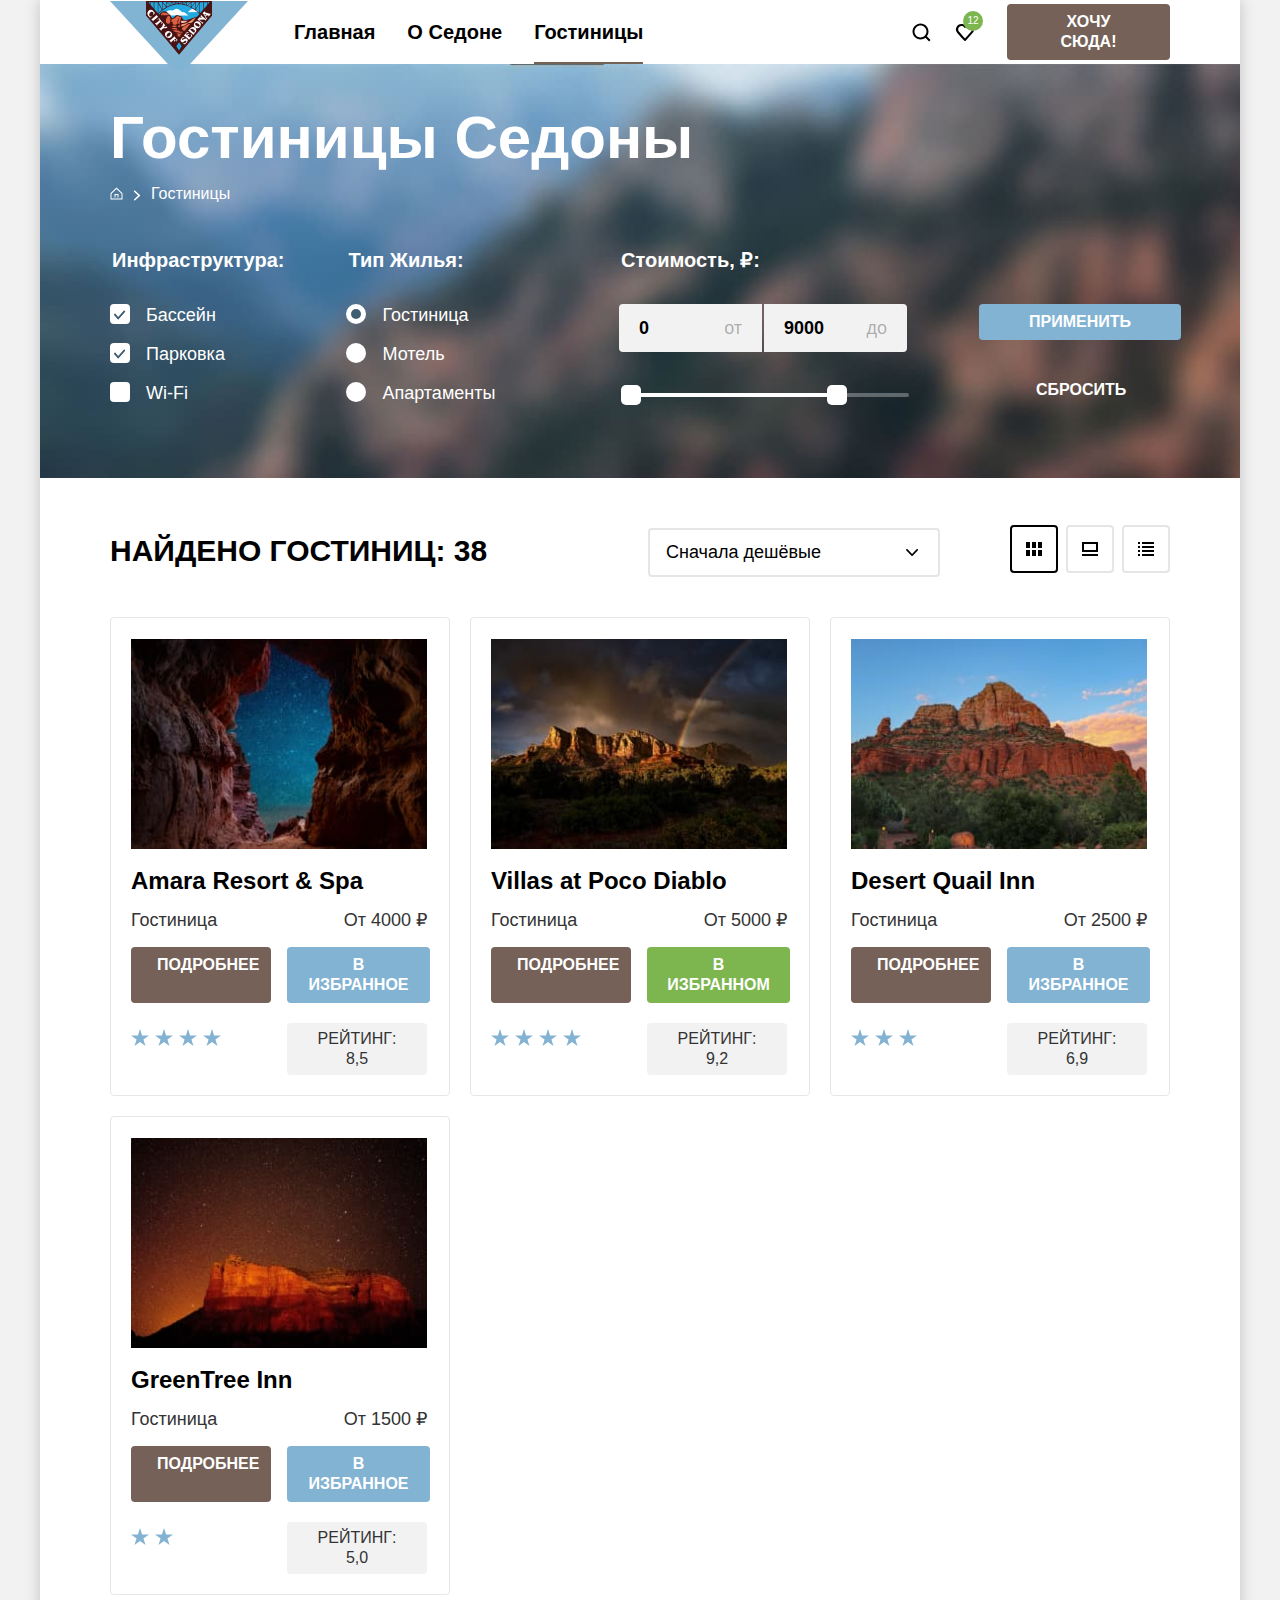
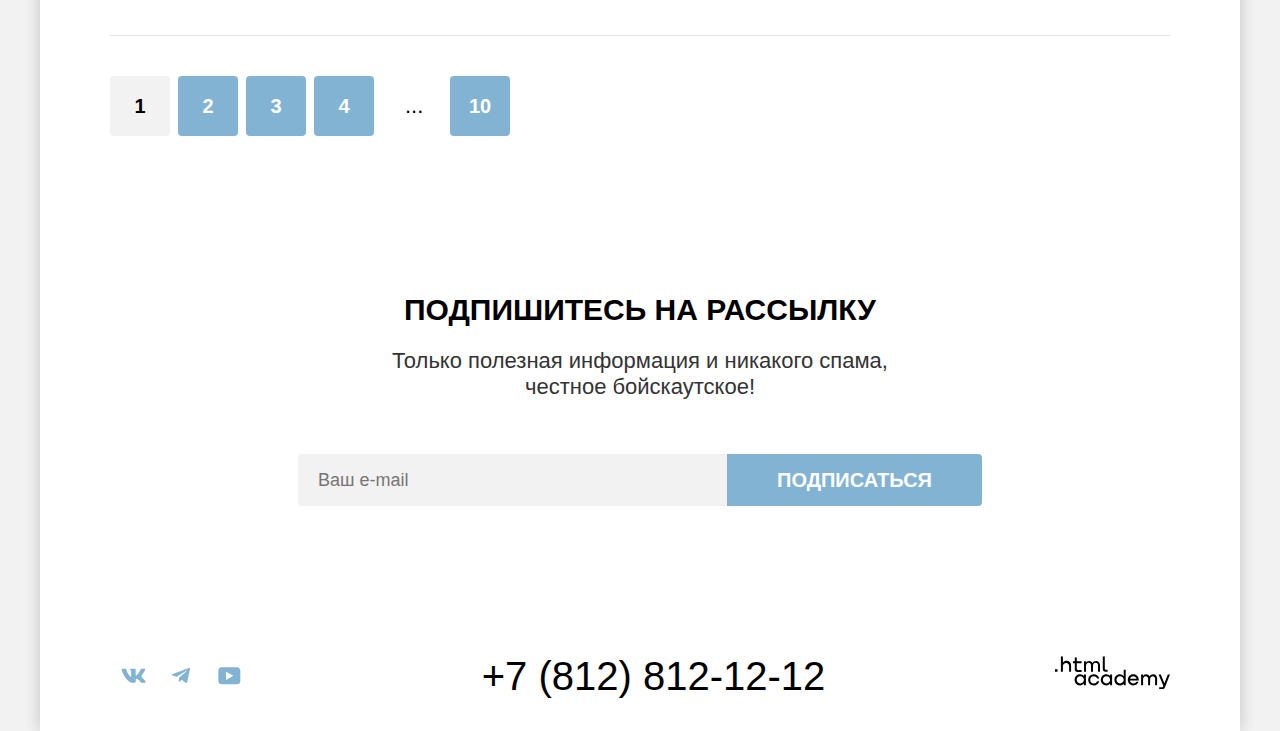
==== commit ed1a1bcb: "Добавление фокуса на радио, состояние disabled" ====
--- a/catalog.html
+++ b/catalog.html
@@ -13,7 +13,8 @@
       <header class="page-header" data-test="header">
         <nav class="navigation">
           <a class="navigation-logo" href="index.html">
-            <img class="page-header-logo" alt="Логотип Седона" src="images/logotype.svg">
+            <span class="visually-hidden">Логотип Седоны</span>
+            <img class="page-header-logo" width="138px" height="70px" alt="Логотип Седона" src="images/logotype.svg">
           </a>
           <ul class="navigation-list">
             <li class="navigation-item">
@@ -133,11 +134,11 @@
                 </div>
                 <div class="range">
                   <div class="range-scale">
-                    <div class="range-bar" style="left: 0px; width: 226px">
-                      <button class="range-toggle toggle-min">
+                    <div class="range-bar" style="left: 0px; width: 210px">
+                      <button class="range-toggle toggle-min" type="button">
                         <span class="visually-hidden">Изменить минимальную цену</span>
                       </button>
-                      <button class="range-toggle toggle-max">
+                      <button class="range-toggle toggle-max" type="button">
                         <span class="visually-hidden">Изменить максимальную цену</span>
                       </button>
                     </div>
@@ -183,13 +184,13 @@
           <ul class="product-list">
             <li class="product-card">
               <a class="product-card-link" href="#">
-                <img class="product-card-image" src="images/hotels/hotel-1.jpg" alt="Отель Amara Resort & Spa.">
+                <img class="product-card-image" width="300px" height="212px" src="images/hotels/hotel-1.jpg" alt="Отель Amara Resort & Spa.">
                 <h3 class="product-card-title">Amara Resort & Spa</h3>
               </a>
               <span class="product-card-vied"> Гостиница </span>
               <span class="product-card-price">От 4000 ₽</span>
-              <a class="product-card-button button button-brown" href="#">подробнее</a>
-              <a class="product-card-button-favorit button button-blue" href="#">в избранное</a>
+              <a class="product-card-button button button-brown disabled" href="#">подробнее</a>
+              <a class="product-card-button-favorit button button-blue disabled" href="#">в избранное</a>
               <div class="stars">
                 <span class="stars-icon"></span>
                 <span class="stars-icon"></span>
@@ -200,13 +201,13 @@
             </li>
             <li class="product-card">
               <a class="product-card-link" href="#">
-                <img class="product-card-image" src="images/hotels/hotel-2.jpg" alt=" Отель Villas at Poco Diablo.">
+                <img class="product-card-image" width="300px" height="212px" src="images/hotels/hotel-2.jpg" alt=" Отель Villas at Poco Diablo.">
                 <h3 class="product-card-title">Villas at Poco Diablo</h3>
               </a>
               <span class="product-card-vied">Гостиница</span>
               <span class="product-card-price">От 5000 ₽</span>
-              <a class="product-card-button button button-brown " href="#">подробнее</a>
-              <a class="product-card-button-favorit button button-green" href="#">в избранном</a>
+              <a class="product-card-button button button-brown disabled" href="#">подробнее</a>
+              <a class="product-card-button-favorit button button-green disabled" href="#">в избранном</a>
               <div class="stars">
                 <span class="stars-icon"></span>
                 <span class="stars-icon"></span>
@@ -217,13 +218,13 @@
             </li>
             <li class="product-card">
               <a class="product-card-link" href="#">
-                <img class="product-card-image" src="images/hotels/hotel-3.jpg" alt=" Отель Desert Quail Inn.">
+                <img class="product-card-image" width="300px" height="212px" src="images/hotels/hotel-3.jpg" alt=" Отель Desert Quail Inn.">
                 <h3 class="product-card-title">Desert Quail Inn</h3>
               </a>
               <span class="product-card-vied"> Гостиница </span>
               <span class="product-card-price">От 2500 ₽</span>
-              <a class="product-card-button button button-brown" href="#">подробнее</a>
-              <a class="product-card-button-favorit button button-blue" href="#">в избранное</a>
+              <a class="product-card-button button button-brown disabled" href="#">подробнее</a>
+              <a class="product-card-button-favorit button button-blue disabled" href="#">в избранное</a>
               <div class="stars">
                 <span class="stars-icon"></span>
                 <span class="stars-icon"></span>
@@ -233,13 +234,13 @@
             </li>
             <li class="product-card">
               <a class="product-card-link" href="#">
-                <img class="product-card-image" src="images/hotels/hotel-4.jpg" alt=" Отель GreenTree Inn.">
+                <img class="product-card-image" width="300px" height="212px" src="images/hotels/hotel-4.jpg" alt=" Отель GreenTree Inn.">
                 <h3 class="product-card-title">GreenTree Inn</h3>
               </a>
               <span class="product-card-vied"> Гостиница </span>
               <span class="product-card-price">От 1500 ₽</span>
-              <a class="product-card-button button button-brown" href="#">подробнее</a>
-              <a class="product-card-button-favorit button button-blue" href="#">в избранное</a>
+              <a class="product-card-button button button-brown disabled" href="#">подробнее</a>
+              <a class="product-card-button-favorit button button-blue disabled" href="#">в избранное</a>
               <div class="stars">
                 <span class="stars-icon"></span>
                 <span class="stars-icon"></span>
@@ -270,7 +271,7 @@
             </a>
           </li>
           <li class="pagination-item">
-            <button class=" pagination-button ">...</button>
+            <button class=" pagination-button " type="button">...</button>
           </li>
           <li class="pagination-item">
             <a class="pagination-link " href="#">
@@ -296,6 +297,7 @@
           <ul class="footer-social-list">
             <li class="footer-social-item">
               <a class="soc-icon vk-logo" href=" https://vk.com/htmlacademy">
+                <span class="visually-hidden">Вк</span>
                 <svg xmlns="http://www.w3.org/2000/svg" width="48" height="41" fill="currentColor">
                   <path fill-rule="evenodd"
                     d="M35.12 14.8c.16-.54 0-.94-.8-.94H31.7c-.67 0-.98.34-1.15.73 0 0-1.33 3.2-3.22 5.27-.61.6-.9.8-1.23.8-.16 0-.41-.2-.41-.75v-5.1c0-.66-.19-.95-.74-.95h-4.13c-.42 0-.67.3-.67.59 0 .62.95.76 1.04 2.51v3.8c0 .83-.15.98-.48.98-.9 0-3.06-3.2-4.34-6.88-.25-.72-.5-1-1.18-1h-2.62c-.75 0-.9.34-.9.73 0 .68.89 4.07 4.14 8.55 2.17 3.06 5.23 4.72 8 4.72 1.68 0 1.88-.37 1.88-1v-2.32c0-.74.16-.88.7-.88.38 0 1.05.19 2.6 1.66 1.79 1.75 2.08 2.54 3.08 2.54h2.63c.75 0 1.12-.37.9-1.1-.23-.72-1.08-1.77-2.2-3.02-.62-.71-1.54-1.48-1.82-1.86-.39-.5-.28-.71 0-1.15 0 0 3.2-4.42 3.54-5.93Z"
@@ -305,6 +307,7 @@
             </li>
             <li class="footer-social-item">
               <a class="soc-icon telegram-logo" href="https://t.me/htmlacademy ">
+                <span class="visually-hidden">Телеграм></span>
                 <svg xmlns="http://www.w3.org/2000/svg" width="48" height="41" fill="currentColor">
                   <path
                     d="M31.79 12.96 15.84 19.1c-1.09.44-1.08 1.05-.2 1.32l4.1 1.28 9.47-5.98c.44-.27.85-.13.52.17l-7.68 6.93-.28 4.22c.41 0 .6-.2.83-.41l1.99-1.94 4.13 3.06c.77.42 1.31.2 1.5-.7l2.72-12.8c.28-1.12-.43-1.62-1.15-1.3Z" />
@@ -313,6 +316,7 @@
             </li>
             <li class="footer-social-item">
               <a class="soc-icon youtube-logo" href="https://www.youtube.com/user/htmlacademyru">
+                <span class="visually-hidden">Ютуб</span>
                 <svg xmlns="http://www.w3.org/2000/svg" width="48" height="41" fill="currentColor">
                   <path
                     d="M31.94 12.36H16.51c-1.86 0-3.18 1.59-3.18 3.4v10.09c0 1.91 1.32 3.5 3.18 3.5h15.65c1.64 0 3.17-1.59 3.17-3.4v-10.2c-.22-1.8-1.53-3.4-3.39-3.4ZM20.99 24.89v-8.07l7.34 4.04-7.34 4.03Z" />
--- a/styles/styles.css
+++ b/styles/styles.css
@@ -42,6 +42,7 @@
   display: flex;
   flex-direction: column;
   min-height: 100vh;
+  box-shadow: 0 0 15px rgba(0, 0, 0, 0.2);
 }
 
 .visually-hidden {
@@ -101,8 +102,8 @@
   padding: 0;
   list-style-type: none;
   flex-wrap: wrap;
-  margin-top: 0px;
-  margin-bottom: 0px;
+  margin-top: 0;
+  margin-bottom: 0;
   max-width: 400px;
 }
 
@@ -112,8 +113,8 @@
   list-style-type: none;
   flex-wrap: wrap;
   margin-left: auto;
-  margin-top: 0px;
-  margin-bottom: 0px;
+  margin-top: 0;
+  margin-bottom: 0;
 }
 
 .navigation-link {
@@ -197,8 +198,8 @@
   color: #000000;
   text-transform: uppercase;
   font-weight: 700;
-  margin-top: 0px;
-  margin-bottom: 0px;
+  margin-top: 0;
+  margin-bottom: 0;
 }
 
 .interesting-text {
@@ -215,7 +216,7 @@
 .sectoin-servises-text {
   text-align: center;
   margin-top: 20px;
-  margin-bottom: 0px;
+  margin-bottom: 0;
 }
 
 .advantages-title,
@@ -226,7 +227,7 @@
   color: #000000;
   text-transform: uppercase;
   font-weight: 700;
-  margin: 0px;
+  margin: 0;
   margin-bottom: 30px;
 }
 
@@ -239,7 +240,7 @@
 .advantages-description,
 .advantages-description-white {
   position: relative;
-  margin: 0px;
+  margin: 0;
   text-align: center;
   font-size: 18px;
   line-height: 21px;
@@ -273,7 +274,7 @@
   text-align: center;
   font-size: 18px;
   line-height: 21px;
-  margin: 0px;
+  margin: 0;
 }
 
 .advantages-list {
@@ -332,10 +333,6 @@
   cursor: pointer;
 }
 
-.button:disabled {
-  background-color: #e5e5e5;
-}
-
 .button-brown {
   background-color: #756157;
   padding: 8px 20px;
@@ -425,8 +422,8 @@
 
 .subscription {
   padding: 8px 50px;
-  border-top-left-radius: 0px;
-  border-bottom-left-radius: 0px;
+  border-top-left-radius: 0;
+  border-bottom-left-radius: 0;
   font-size: 20px;
   line-height: 36px;
 }
@@ -436,12 +433,12 @@
   font-weight: 700;
   font-size: 30px;
   line-height: 36px;
-  margin-top: 0px;
+  margin-top: 0;
   margin-bottom: 20px;
 }
 
 .subscription-text {
-  margin-top: 0px;
+  margin-top: 0;
   margin-bottom: 54px;
 }
 
@@ -532,7 +529,7 @@
   max-width: 150px;
   list-style-type: none;
   min-width: 142px;
-  padding: 0px;
+  padding: 0;
   margin-top: 5px;
   margin-bottom: 5px;
 }
@@ -542,7 +539,7 @@
   box-sizing: border-box;
   width: 400px;
   min-height: 385px;
-  margin: 0px;
+  margin: 0;
   color: #ffffff;
 }
 
@@ -553,7 +550,7 @@
   color: #ffffff;
   text-transform: uppercase;
   font-weight: 700;
-  margin: 0px;
+  margin: 0;
   margin-bottom: 60px;
 }
 
@@ -628,12 +625,12 @@
   line-height: 36px;
   font-weight: 700;
   text-transform: uppercase;
-  margin: 0px;
+  margin: 0;
   margin-bottom: 20px;
 }
 
 .subscription-text-catalog {
-  margin: 0px;
+  margin: 0;
   margin-bottom: 54px;
 }
 
@@ -668,7 +665,7 @@
 .product-title-full {
   color: #000000;
   font-size: 30px;
-  margin: 0px;
+  margin: 0;
   line-height: 36px;
   font-weight: 700;
   margin-right: auto;
@@ -690,7 +687,7 @@
   gap: 20px;
   margin-top: 40px;
   margin-bottom: 40px;
-  padding-left: 0px;
+  padding-left: 0;
 }
 
 .product-card {
@@ -709,11 +706,13 @@
   padding: 20px;
   border: 1px solid #e6e6e6;
   border-radius: 4px;
+  grid-template-rows: 1fr;
 }
 
 .product-card-vied {
   margin-top: -5px;
   grid-area: vied;
+  margin-right: auto;
 }
 
 .product-card-price {
@@ -769,7 +768,7 @@
 .product-card-title {
   font-size: 24px;
   line-height: 28px;
-  margin: 0px;
+  margin: 0;
   margin-top: 12px;
   grid-column: 1/-1;
 }
@@ -778,7 +777,7 @@
   display: flex;
   width: 1060px;
   padding: 40px 70px 60px 70px;
-  margin: 0px;
+  margin: 0;
 }
 
 .pagination-item {
@@ -790,7 +789,7 @@
 }
 
 .pagination-item:first-child {
-  margin-left: 0px;
+  margin-left: 0;
 }
 
 .pagination-link:hover {
@@ -849,7 +848,7 @@
   font-size: 20px;
   line-height: 36px;
   background-color: #f2f2f2;
-  margin-left: 0px;
+  margin-left: 0;
 }
 
 .inner-header-title {
@@ -857,14 +856,14 @@
   line-height: 78px;
   font-weight: 700;
   margin-bottom: 2px;
-  margin-top: 0px;
+  margin-top: 0;
 }
 
 .breadcrumbs {
   display: flex;
   flex-wrap: wrap;
-  margin: 0px;
-  padding: 0px;
+  margin: 0;
+  padding: 0;
   list-style-type: none;
 
 }
@@ -878,7 +877,7 @@
 }
 
 .breadcrumbs-icon {
-  margin-bottom: 0px;
+  margin-bottom: 0;
   margin-top: 3px;
 }
 
@@ -904,7 +903,7 @@
 
 .breadcrumbs-item:last-child {
   background-image: none;
-  margin-right: 0px;
+  margin-right: 0;
 }
 
 .catalog-filter-title {
@@ -916,8 +915,8 @@
 
 .catalog-filter-list {
   list-style-type: none;
-  margin: 0px;
-  padding: 0px;
+  margin: 0;
+  padding: 0;
 }
 
 .catalog-filter-item:not(:last-child) {
@@ -933,14 +932,14 @@
 
 .catalog-filter-group {
   width: 160px;
-  margin: 0px;
+  margin: 0;
   margin-right: 60px;
-  border: 0px;
-  padding: 0px;
+  border: 0;
+  padding: 0;
 }
 
 .type-home {
-  margin: 0px;
+  margin: 0;
   margin-right: auto;
 }
 
@@ -997,7 +996,7 @@
 }
 
 .cost-button:last-child {
-  margin-right: 0px;
+  margin-right: 0;
 }
 
 .product-control {
@@ -1028,6 +1027,11 @@
   border: 2px solid #68a2ca;
 }
 
+.product-control:disabled {
+  border: 2px solid rgba(0, 0, 0, 0.3);
+  color: rgba(0, 0, 0, 0.3);
+}
+
 .subscription-form {
   display: flex;
 }
@@ -1044,7 +1048,7 @@
   background-color: #f2f2f2;
   border: none;
   width: 452px;
-  margin-right: 0px;
+  margin-right: 0;
   min-height: 52px;
   padding: 14px 20px;
   border-top-left-radius: 4px;
@@ -1115,8 +1119,8 @@
   display: flex;
   flex-wrap: wrap;
   list-style-type: none;
-  margin: 0px;
-  padding: 0px;
+  margin: 0;
+  padding: 0;
   max-width: 180px;
   margin-top: -3px;
 }
@@ -1129,6 +1133,7 @@
   display: block;
   border: 2px solid #e5e5e5;
   border-radius: 4px;
+  box-sizing: border-box;
 }
 
 .square-button:hover {
@@ -1166,10 +1171,17 @@
   width: 48px;
   height: 48px;
   margin-right: 8px;
-}
-
-.vied-list-link:last-child {
-  margin-right: 0px;
+  margin-top: 8px;
+}
+
+.vied-list-link:nth-child(1),
+.vied-list-link:nth-child(2),
+.vied-list-link:nth-child(3) {
+  margin-top: 0;
+}
+
+.vied-list-link:nth-child(3n) {
+  margin-right: 0;
 }
 
 .active-button {
@@ -1226,7 +1238,7 @@
 
 .toggle-max {
   top: -8px;
-  right: 8px;
+  right: -8px;
 }
 
 .control:hover .control-input-mark {
@@ -1262,7 +1274,6 @@
   background-repeat: no-repeat;
   display: block;
   box-sizing: border-box;
-
   position: absolute;
   top: 6px;
   left: 4px;
@@ -1270,6 +1281,19 @@
   content: "";
 }
 
+.control-input[type="checkbox"]:focus + .control-input-mark::before,
+.control-input[type="checkbox"]:focus + .control-input-mark::after {
+  box-shadow: 0 0 0 3px #83b3d3;
+  border-radius: 4px;
+  width: 20px;
+  height: 20px;
+  position: absolute;
+  top: 0;
+  left: 0;
+
+  background-size: auto;
+}
+
 .control-input-mark-circle {
   position: absolute;
   width: 20px;
@@ -1284,10 +1308,6 @@
 
 .control:active .control-input-mark-circle {
   background-color: rgba(255, 255, 255, 0.3);
-}
-
-.control:focus .control-input-mark-circle {
-  box-shadow: 0 0 0 3px #83b3d3;
 }
 
 .control-input[type="radio"] + .control-input-mark-circle {
@@ -1305,6 +1325,10 @@
   content: "";
 }
 
+.control-input[type="radio"]:focus + .control-input-mark-circle {
+  box-shadow: 0 0 0 3px #83b3d3;
+}
+
 .modal-container {
   position: fixed;
   top: 0;
@@ -1321,6 +1345,7 @@
   padding: 64px 70px;
   background-color: #ffffff;
   border-radius: 30px;
+  box-shadow: 0 25px 50px rgba(0, 0, 0, 0.15);
 }
 
 .modal-auth {
@@ -1497,6 +1522,7 @@
   transform: translateX(-50%);
   z-index: 1;
   display: none;
+  min-height: 110px;
 }
 
 .tooltip-toggle:hover + .tooltip-text,
@@ -1546,7 +1572,7 @@
   border: none;
   position: absolute;
   top: 14px;
-  right: 14px;
+  right: 10px;
   cursor: pointer;
   background-color: transparent;
 }
@@ -1572,7 +1598,7 @@
   position: absolute;
   border: none;
   top: 14px;
-  left: 10px;
+  left: 5px;
   cursor: pointer;
   border-radius: 4px;
   background-color: transparent;
@@ -1596,7 +1622,7 @@
   position: absolute;
   border: none;
   top: 14px;
-  left: 71px;
+  left: 75px;
   cursor: pointer;
   border-radius: 4px;
   background-color: transparent;
@@ -1623,3 +1649,11 @@
 .modal-close {
   display: none;
 }
+
+.button:disabled {
+  background-color: #e5e5e5;
+}
+
+.disabled:disabled {
+  background-color: #e5e5e5;
+}
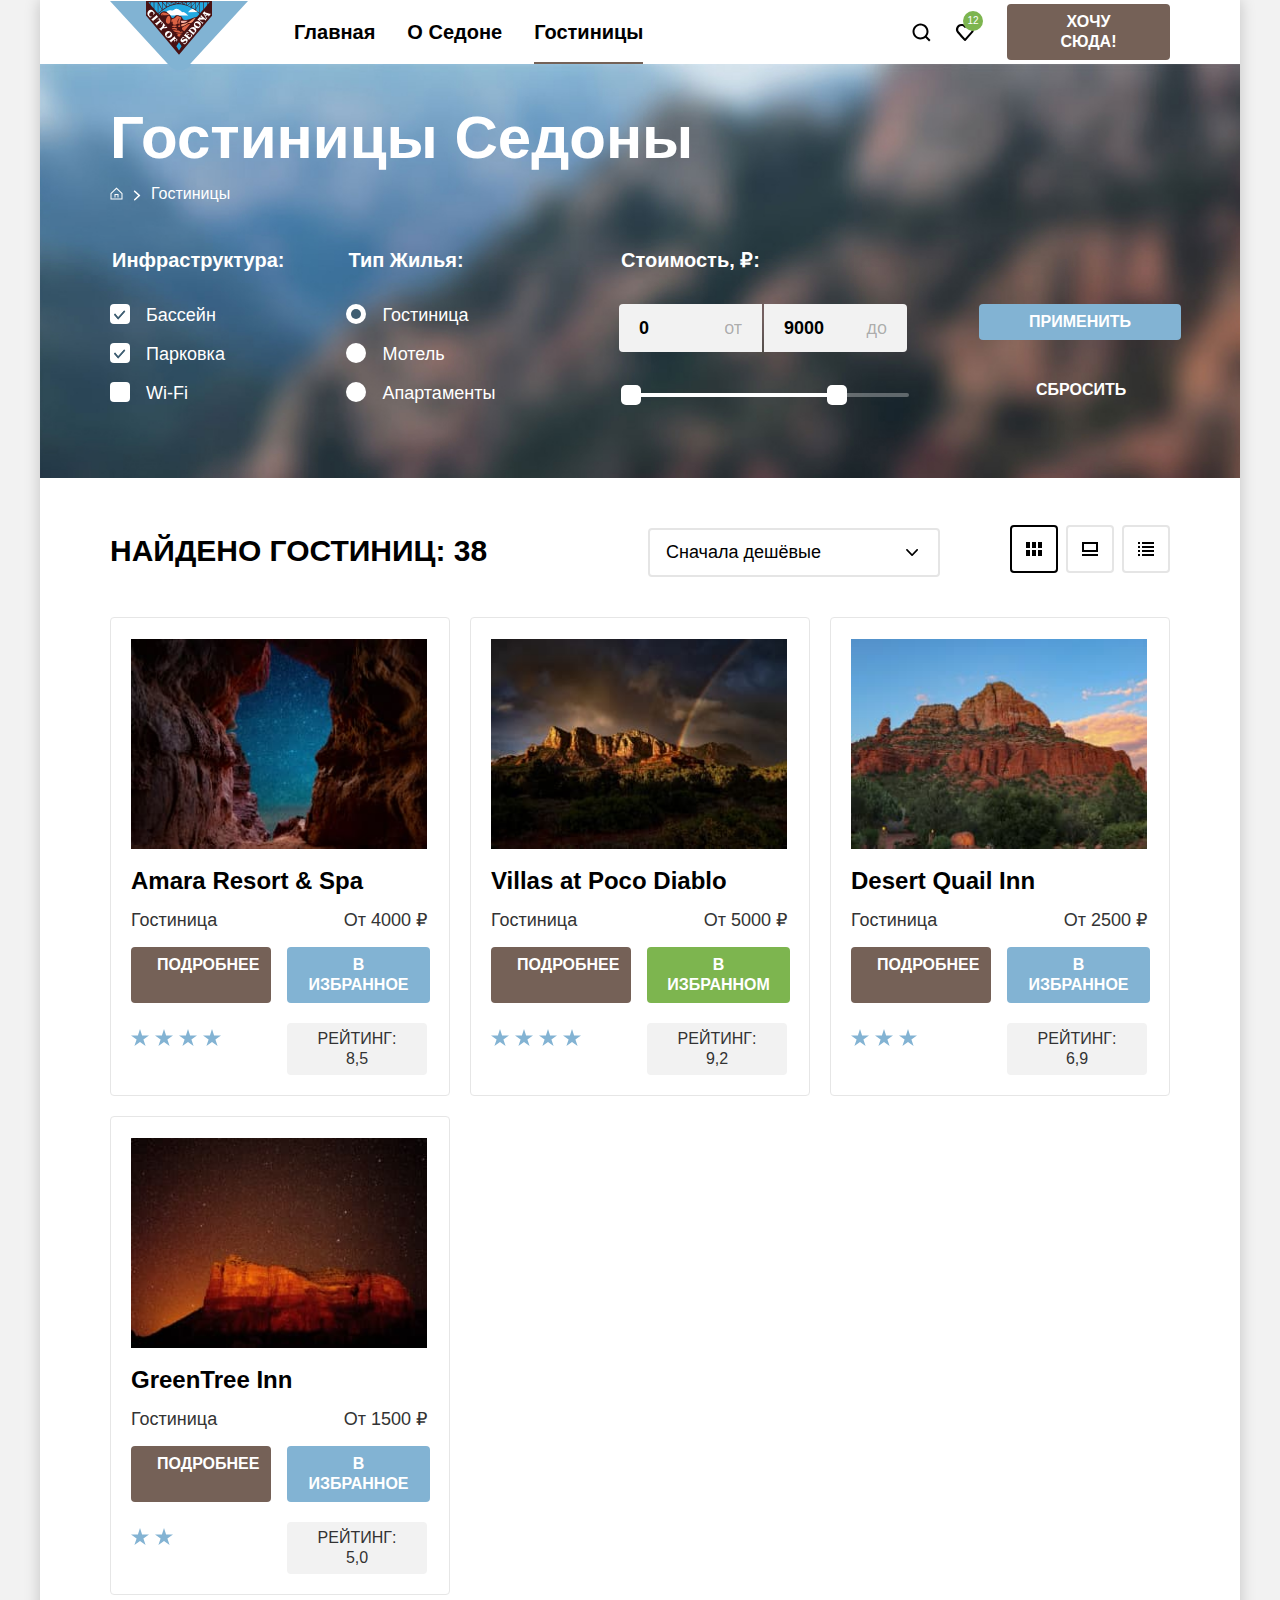
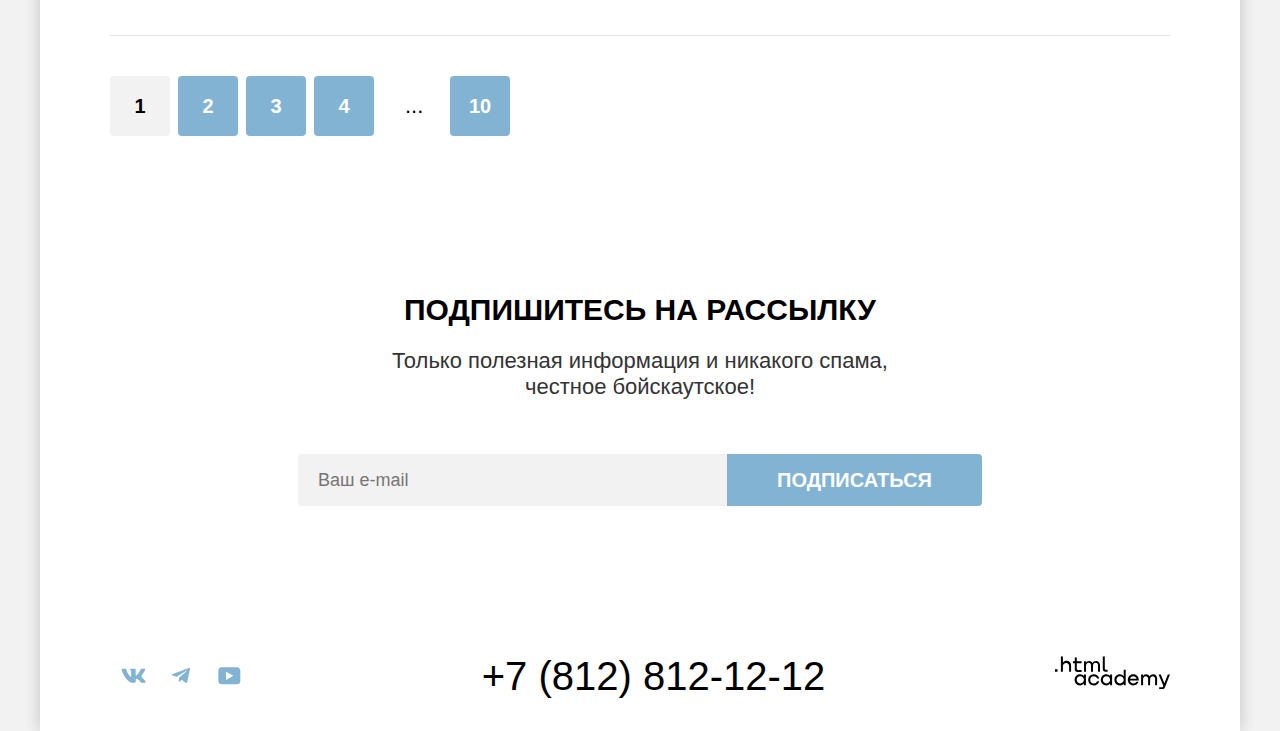
==== commit 012eec51: "Merge pull request #3 from KolesnikovaAlena/master" ====
--- a/catalog.html
+++ b/catalog.html
@@ -14,7 +14,7 @@
         <nav class="navigation">
           <a class="navigation-logo" href="index.html">
             <span class="visually-hidden">Логотип Седоны</span>
-            <img class="page-header-logo" width="138px" height="70px" alt="Логотип Седона" src="images/logotype.svg">
+            <img class="page-header-logo" width="138" height="70" alt="Логотип Седона" src="images/logotype.svg">
           </a>
           <ul class="navigation-list">
             <li class="navigation-item">
@@ -73,21 +73,21 @@
                 <ul class="catalog-filter-list">
                   <li class="catalog-filter-item">
                     <label class="control">
-                      <input class="visually-hidden control-input" type="checkbox" name="swimming pool" checked>
+                      <input class="visually-hidden control-input disabled" type="checkbox" name="swimming pool" checked>
                       <span class="control-input-mark"></span>
                       <span class="control-input-title">Бассейн</span>
                     </label>
                   </li>
                   <li class="catalog-filter-item">
                     <label class="control">
-                      <input class="visually-hidden control-input" type="checkbox" name="parking space" checked>
+                      <input class="visually-hidden control-input disabled" type="checkbox" name="parking space" checked>
                       <span class="control-input-mark"></span>
                       <span class="control-input-title">Парковка</span>
                     </label>
                   </li>
                   <li class="catalog-filter-item">
                     <label class="control">
-                      <input class="visually-hidden control-input" type="checkbox" name="Wi-Fi">
+                      <input class="visually-hidden control-input disabled" type="checkbox" name="Wi-Fi">
                       <span class="control-input-mark"></span>
                       <span class="control-input-title">Wi-Fi</span>
                     </label>
@@ -99,21 +99,21 @@
                 <ul class="catalog-filter-list">
                   <li class="catalog-filter-item">
                     <label class="control">
-                      <input class="visually-hidden control-input" type="radio" name="hotel" value="hotel" checked>
+                      <input class="visually-hidden control-input disabled" type="radio" name="hotel" value="hotel" checked>
                       <span class="control-input-mark-circle"></span>
                       <span class="control-input-title">Гостиница</span>
                     </label>
                   </li>
                   <li class="catalog-filter-item">
                     <label class="control">
-                      <input class="visually-hidden control-input" type="radio" name="hotel" value="the motel">
+                      <input class="visually-hidden control-input disabled" type="radio" name="hotel" value="the motel">
                       <span class="control-input-mark-circle"></span>
                       <span class="control-input-title">Мотель</span>
                     </label>
                   </li>
                   <li class="catalog-filter-item">
                     <label class="control">
-                      <input class="visually-hidden control-input" type="radio" name="hotel" value="apartaments">
+                      <input class="visually-hidden control-input disabled" type="radio" name="hotel" value="apartaments">
                       <span class="control-input-mark-circle"></span>
                       <span class="control-input-title">Апартаменты</span>
                     </label>
@@ -134,7 +134,7 @@
                 </div>
                 <div class="range">
                   <div class="range-scale">
-                    <div class="range-bar" style="left: 0px; width: 210px">
+                    <div class="range-bar" style="left:0; width:210px">
                       <button class="range-toggle toggle-min" type="button">
                         <span class="visually-hidden">Изменить минимальную цену</span>
                       </button>
@@ -184,7 +184,7 @@
           <ul class="product-list">
             <li class="product-card">
               <a class="product-card-link" href="#">
-                <img class="product-card-image" width="300px" height="212px" src="images/hotels/hotel-1.jpg" alt="Отель Amara Resort & Spa.">
+                <img class="product-card-image" width="300" height="212" src="images/hotels/hotel-1.jpg" alt="Отель Amara Resort & Spa.">
                 <h3 class="product-card-title">Amara Resort & Spa</h3>
               </a>
               <span class="product-card-vied"> Гостиница </span>
@@ -201,7 +201,7 @@
             </li>
             <li class="product-card">
               <a class="product-card-link" href="#">
-                <img class="product-card-image" width="300px" height="212px" src="images/hotels/hotel-2.jpg" alt=" Отель Villas at Poco Diablo.">
+                <img class="product-card-image" width="300" height="212" src="images/hotels/hotel-2.jpg" alt=" Отель Villas at Poco Diablo.">
                 <h3 class="product-card-title">Villas at Poco Diablo</h3>
               </a>
               <span class="product-card-vied">Гостиница</span>
@@ -218,7 +218,7 @@
             </li>
             <li class="product-card">
               <a class="product-card-link" href="#">
-                <img class="product-card-image" width="300px" height="212px" src="images/hotels/hotel-3.jpg" alt=" Отель Desert Quail Inn.">
+                <img class="product-card-image" width="300" height="212" src="images/hotels/hotel-3.jpg" alt=" Отель Desert Quail Inn.">
                 <h3 class="product-card-title">Desert Quail Inn</h3>
               </a>
               <span class="product-card-vied"> Гостиница </span>
@@ -234,7 +234,7 @@
             </li>
             <li class="product-card">
               <a class="product-card-link" href="#">
-                <img class="product-card-image" width="300px" height="212px" src="images/hotels/hotel-4.jpg" alt=" Отель GreenTree Inn.">
+                <img class="product-card-image" width="300" height="212" src="images/hotels/hotel-4.jpg" alt=" Отель GreenTree Inn.">
                 <h3 class="product-card-title">GreenTree Inn</h3>
               </a>
               <span class="product-card-vied"> Гостиница </span>
@@ -332,6 +332,7 @@
         <section class="footer-academy">
           <h2 class="visually-hidden"> Логотип академии</h2>
           <a class="footer-academy-logo" href="https://htmlacademy.ru/">
+            <span class="visually-hidden">Логотип академии</span>
             <svg xmlns="http://www.w3.org/2000/svg" width="115" height="34" fill="currentColor">
               <g clip-path="url(#a)">
                 <path
--- a/styles/styles.css
+++ b/styles/styles.css
@@ -1290,8 +1290,11 @@
   position: absolute;
   top: 0;
   left: 0;
-
   background-size: auto;
+}
+
+.control-input[type="checkbox"]:focus + .control-input-mark {
+  box-shadow: 0 0 0 3px #83b3d3;
 }
 
 .control-input-mark-circle {
@@ -1657,3 +1660,10 @@
 .disabled:disabled {
   background-color: #e5e5e5;
 }
+.control-input[type="checkbox"]:disabled + .control-input-mark:hover{
+  background-color: #ffffff;
+}
+
+.control-input[type="radio"]:disabled + .control-input-mark-circle:hover{
+  background-color: #ffffff;
+}
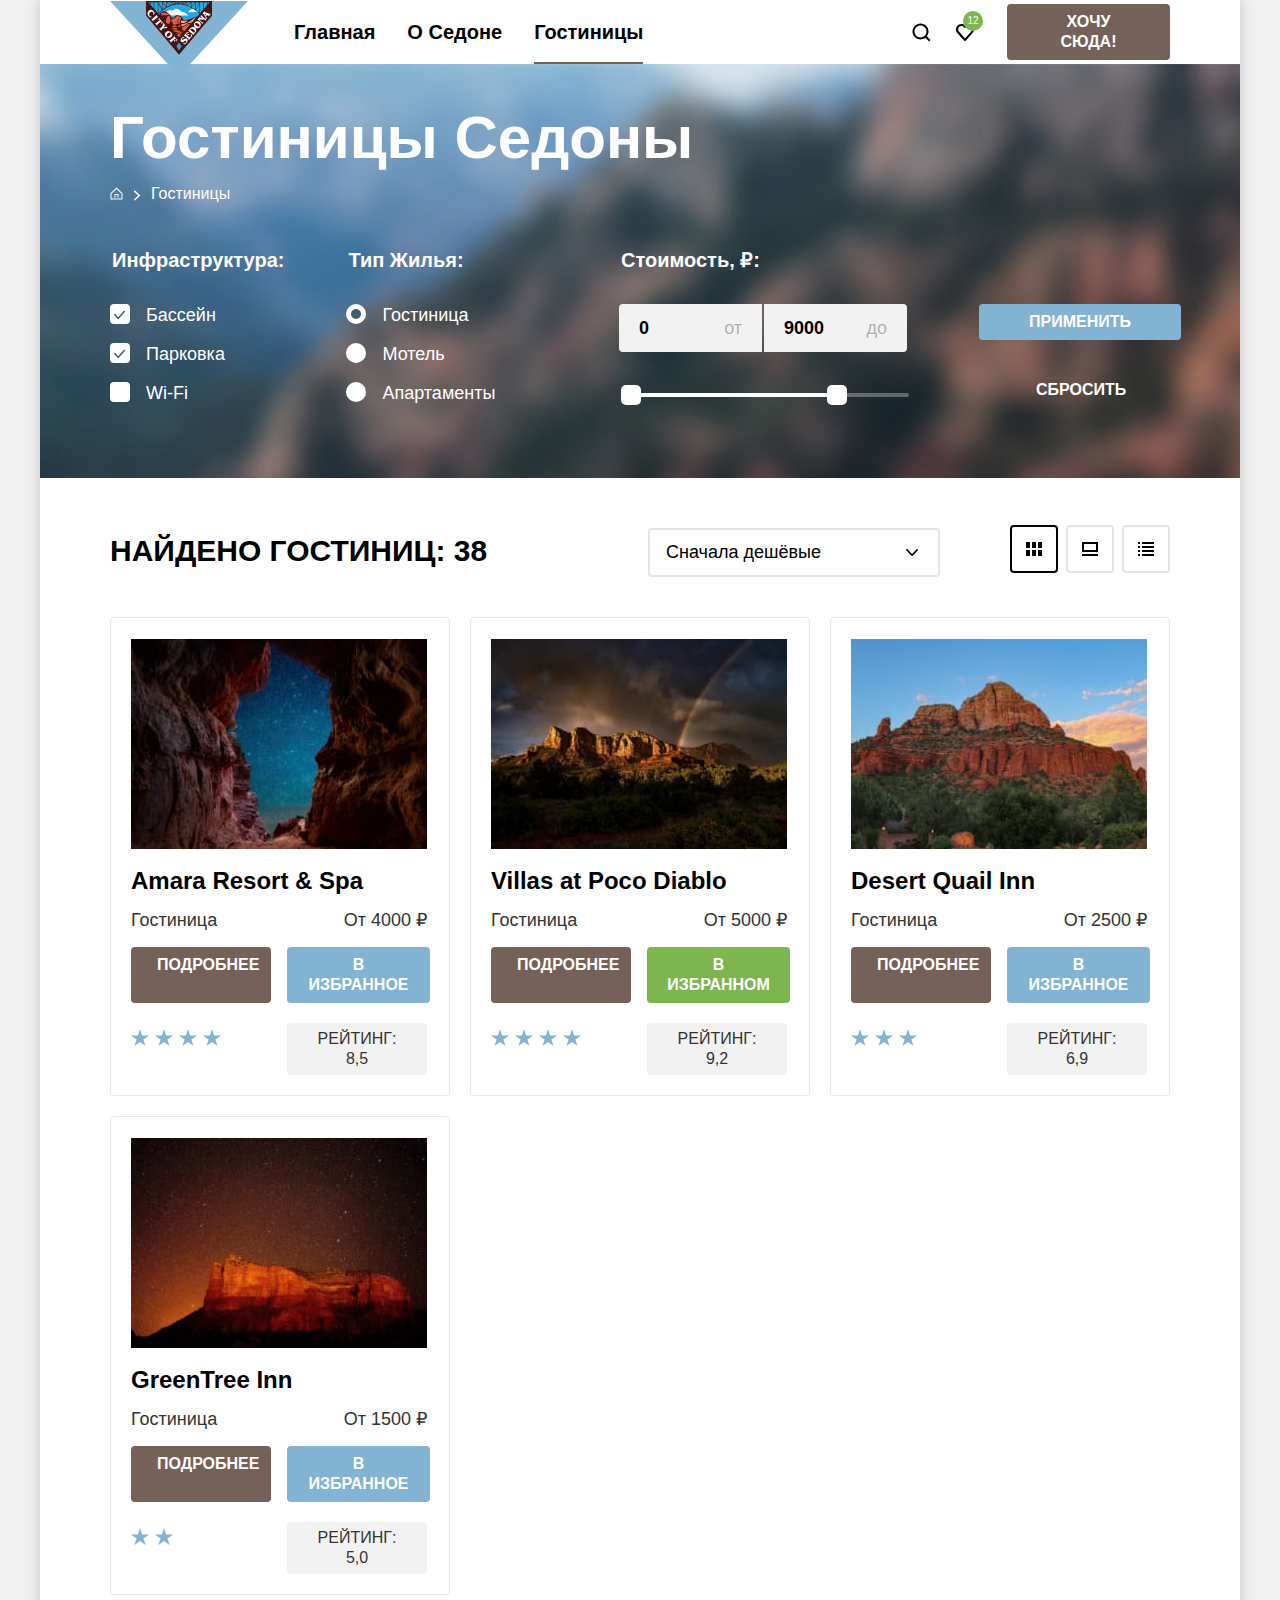
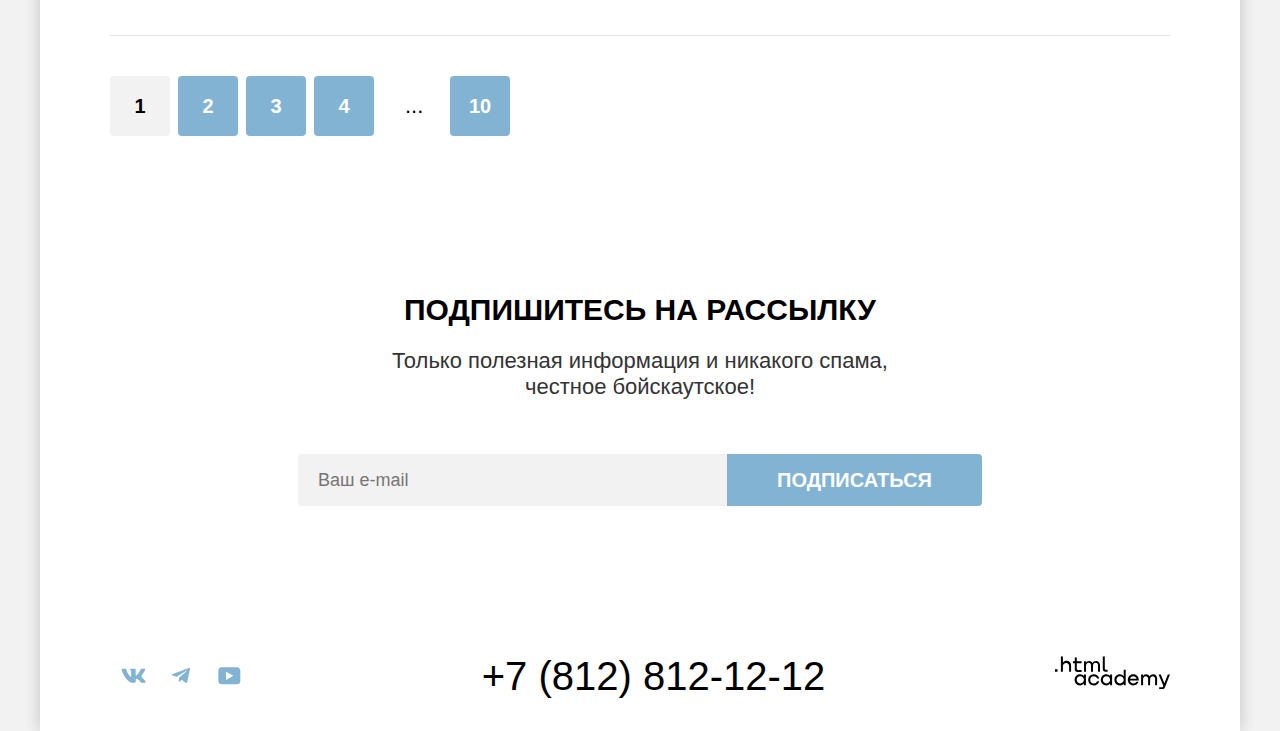
==== commit 2c278966: "Merge b8d99b4cdeb8700e6a90a9d9388a4fa563502fc5 into 47408effefbf33ed483e83028d79550ce9dc3ef4" ====
--- a/catalog.html
+++ b/catalog.html
@@ -73,21 +73,21 @@
                 <ul class="catalog-filter-list">
                   <li class="catalog-filter-item">
                     <label class="control">
-                      <input class="visually-hidden control-input disabled" type="checkbox" name="swimming pool" checked>
+                      <input class="visually-hidden control-input" type="checkbox" name="swimming pool" checked>
                       <span class="control-input-mark"></span>
                       <span class="control-input-title">Бассейн</span>
                     </label>
                   </li>
                   <li class="catalog-filter-item">
                     <label class="control">
-                      <input class="visually-hidden control-input disabled" type="checkbox" name="parking space" checked>
+                      <input class="visually-hidden control-input" type="checkbox" name="parking space" checked>
                       <span class="control-input-mark"></span>
                       <span class="control-input-title">Парковка</span>
                     </label>
                   </li>
                   <li class="catalog-filter-item">
                     <label class="control">
-                      <input class="visually-hidden control-input disabled" type="checkbox" name="Wi-Fi">
+                      <input class="visually-hidden control-input" type="checkbox" name="Wi-Fi">
                       <span class="control-input-mark"></span>
                       <span class="control-input-title">Wi-Fi</span>
                     </label>
@@ -99,21 +99,22 @@
                 <ul class="catalog-filter-list">
                   <li class="catalog-filter-item">
                     <label class="control">
-                      <input class="visually-hidden control-input disabled" type="radio" name="hotel" value="hotel" checked>
+                      <input class="visually-hidden control-input" type="radio" name="hotel" value="hotel" checked>
                       <span class="control-input-mark-circle"></span>
                       <span class="control-input-title">Гостиница</span>
                     </label>
                   </li>
                   <li class="catalog-filter-item">
                     <label class="control">
-                      <input class="visually-hidden control-input disabled" type="radio" name="hotel" value="the motel">
+                      <input class="visually-hidden control-input" type="radio" name="hotel" value="the motel">
                       <span class="control-input-mark-circle"></span>
                       <span class="control-input-title">Мотель</span>
                     </label>
                   </li>
                   <li class="catalog-filter-item">
                     <label class="control">
-                      <input class="visually-hidden control-input disabled" type="radio" name="hotel" value="apartaments">
+                      <input class="visually-hidden control-input" type="radio" name="hotel"
+                        value="apartaments">
                       <span class="control-input-mark-circle"></span>
                       <span class="control-input-title">Апартаменты</span>
                     </label>
@@ -184,7 +185,8 @@
           <ul class="product-list">
             <li class="product-card">
               <a class="product-card-link" href="#">
-                <img class="product-card-image" width="300" height="212" src="images/hotels/hotel-1.jpg" alt="Отель Amara Resort & Spa.">
+                <img class="product-card-image" width="300" height="212" src="images/hotels/hotel-1.jpg"
+                  alt="Отель Amara Resort & Spa.">
                 <h3 class="product-card-title">Amara Resort & Spa</h3>
               </a>
               <span class="product-card-vied"> Гостиница </span>
@@ -201,7 +203,8 @@
             </li>
             <li class="product-card">
               <a class="product-card-link" href="#">
-                <img class="product-card-image" width="300" height="212" src="images/hotels/hotel-2.jpg" alt=" Отель Villas at Poco Diablo.">
+                <img class="product-card-image" width="300" height="212" src="images/hotels/hotel-2.jpg"
+                  alt=" Отель Villas at Poco Diablo.">
                 <h3 class="product-card-title">Villas at Poco Diablo</h3>
               </a>
               <span class="product-card-vied">Гостиница</span>
@@ -218,7 +221,8 @@
             </li>
             <li class="product-card">
               <a class="product-card-link" href="#">
-                <img class="product-card-image" width="300" height="212" src="images/hotels/hotel-3.jpg" alt=" Отель Desert Quail Inn.">
+                <img class="product-card-image" width="300" height="212" src="images/hotels/hotel-3.jpg"
+                  alt=" Отель Desert Quail Inn.">
                 <h3 class="product-card-title">Desert Quail Inn</h3>
               </a>
               <span class="product-card-vied"> Гостиница </span>
@@ -234,7 +238,8 @@
             </li>
             <li class="product-card">
               <a class="product-card-link" href="#">
-                <img class="product-card-image" width="300" height="212" src="images/hotels/hotel-4.jpg" alt=" Отель GreenTree Inn.">
+                <img class="product-card-image" width="300" height="212" src="images/hotels/hotel-4.jpg"
+                  alt=" Отель GreenTree Inn.">
                 <h3 class="product-card-title">GreenTree Inn</h3>
               </a>
               <span class="product-card-vied"> Гостиница </span>
--- a/styles/styles.css
+++ b/styles/styles.css
@@ -725,6 +725,7 @@
   margin-top: -4px;
   padding: 8px 26px;
   grid-area: brown;
+  max-width: 150px;
 }
 
 .product-card-button-favorit {
@@ -732,6 +733,7 @@
   margin-top: -4px;
   padding: 8px 15px;
   grid-area: favorit;
+  max-width: 150px;
 }
 
 .product-card-reiting {
@@ -744,6 +746,7 @@
   text-align: center;
   padding: 6px 22px;
   margin-left: auto;
+  max-width: 150px;
 }
 
 .product-card-link {
@@ -1265,8 +1268,7 @@
   color: rgba(255, 255, 255, 0.3);
 }
 
-.control-input[type="checkbox"]:checked + .control-input-mark::before,
-.control-input[type="checkbox"]:checked + .control-input-mark::after {
+.control-input[type="checkbox"]:checked + .control-input-mark::before {
   background-image: url("../images/checkmark.svg");
   width: 12px;
   height: 10px;
@@ -1281,8 +1283,7 @@
   content: "";
 }
 
-.control-input[type="checkbox"]:focus + .control-input-mark::before,
-.control-input[type="checkbox"]:focus + .control-input-mark::after {
+.control-input[type="checkbox"]:focus + .control-input-mark::before {
   box-shadow: 0 0 0 3px #83b3d3;
   border-radius: 4px;
   width: 20px;
@@ -1660,10 +1661,23 @@
 .disabled:disabled {
   background-color: #e5e5e5;
 }
-.control-input[type="checkbox"]:disabled + .control-input-mark:hover{
+
+.control:hover .control-input[type="checkbox"]:disabled + .control-input-mark {
   background-color: #ffffff;
 }
 
-.control-input[type="radio"]:disabled + .control-input-mark-circle:hover{
+.control:hover .control-input[type="radio"]:disabled + .control-input-mark-circle {
   background-color: #ffffff;
 }
+
+.control-input:not(:disabled):hover .control-input-mark {
+  background-color: rgba(225, 225, 225, 0.6);
+}
+
+.control-input:not(:disabled):hover .control-input-mark-circle {
+  background-color: rgba(225, 225, 225, 0.6);
+}
+
+.control-input:not(:disabled):hover .control-input-title {
+  background-color: rgba(225, 225, 225, 0.6);
+}
